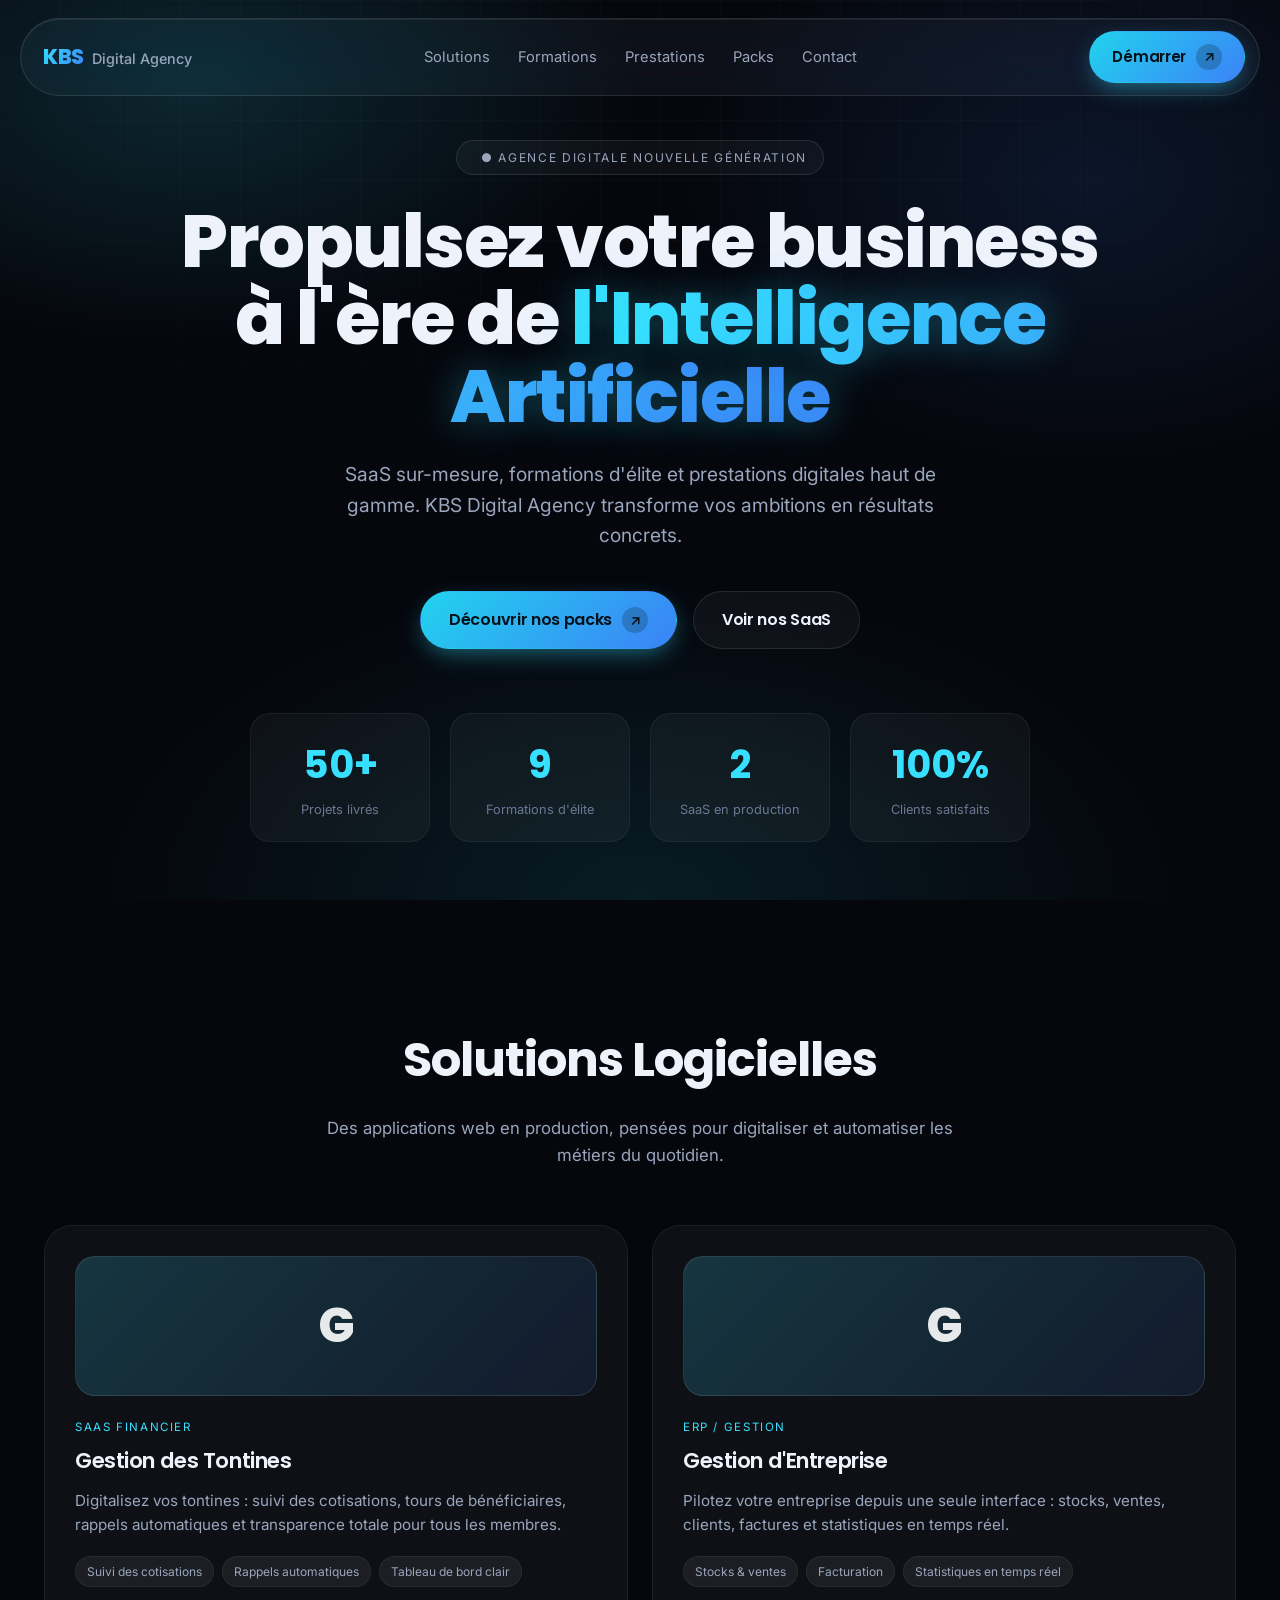
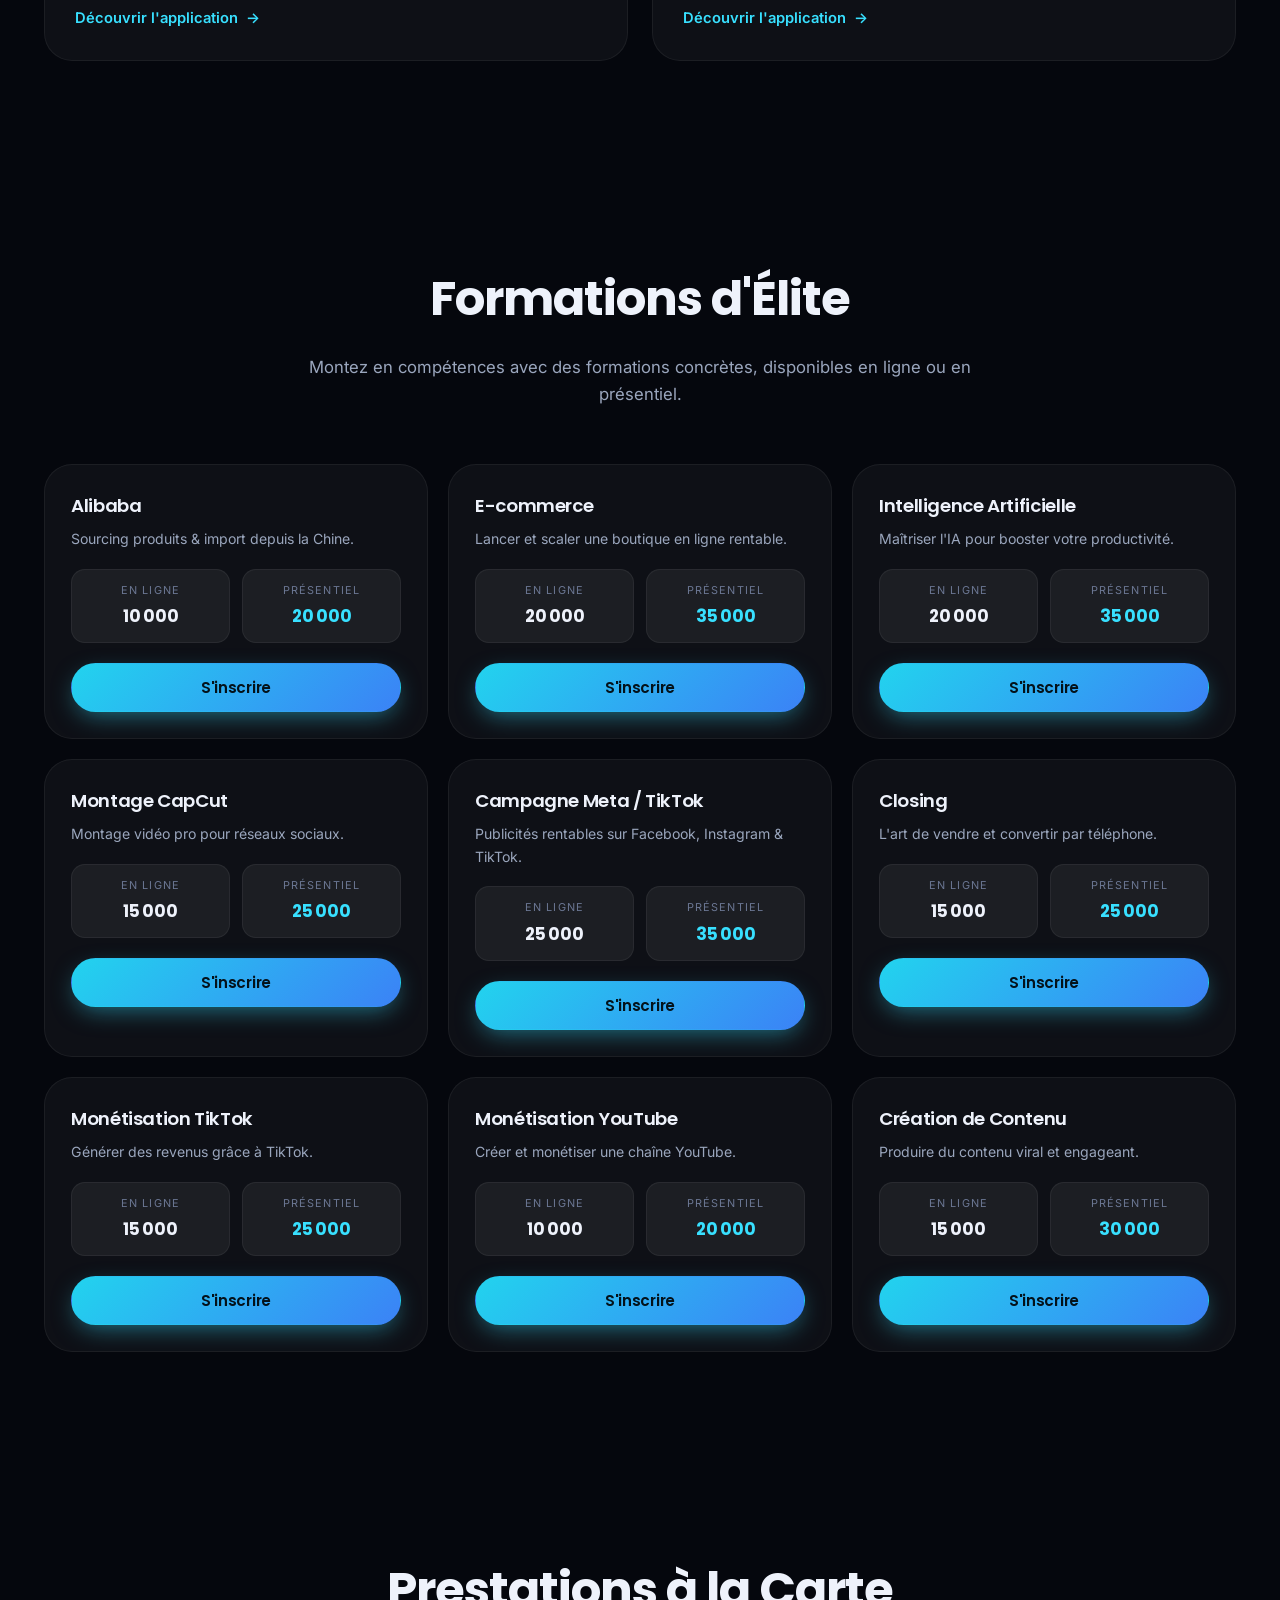
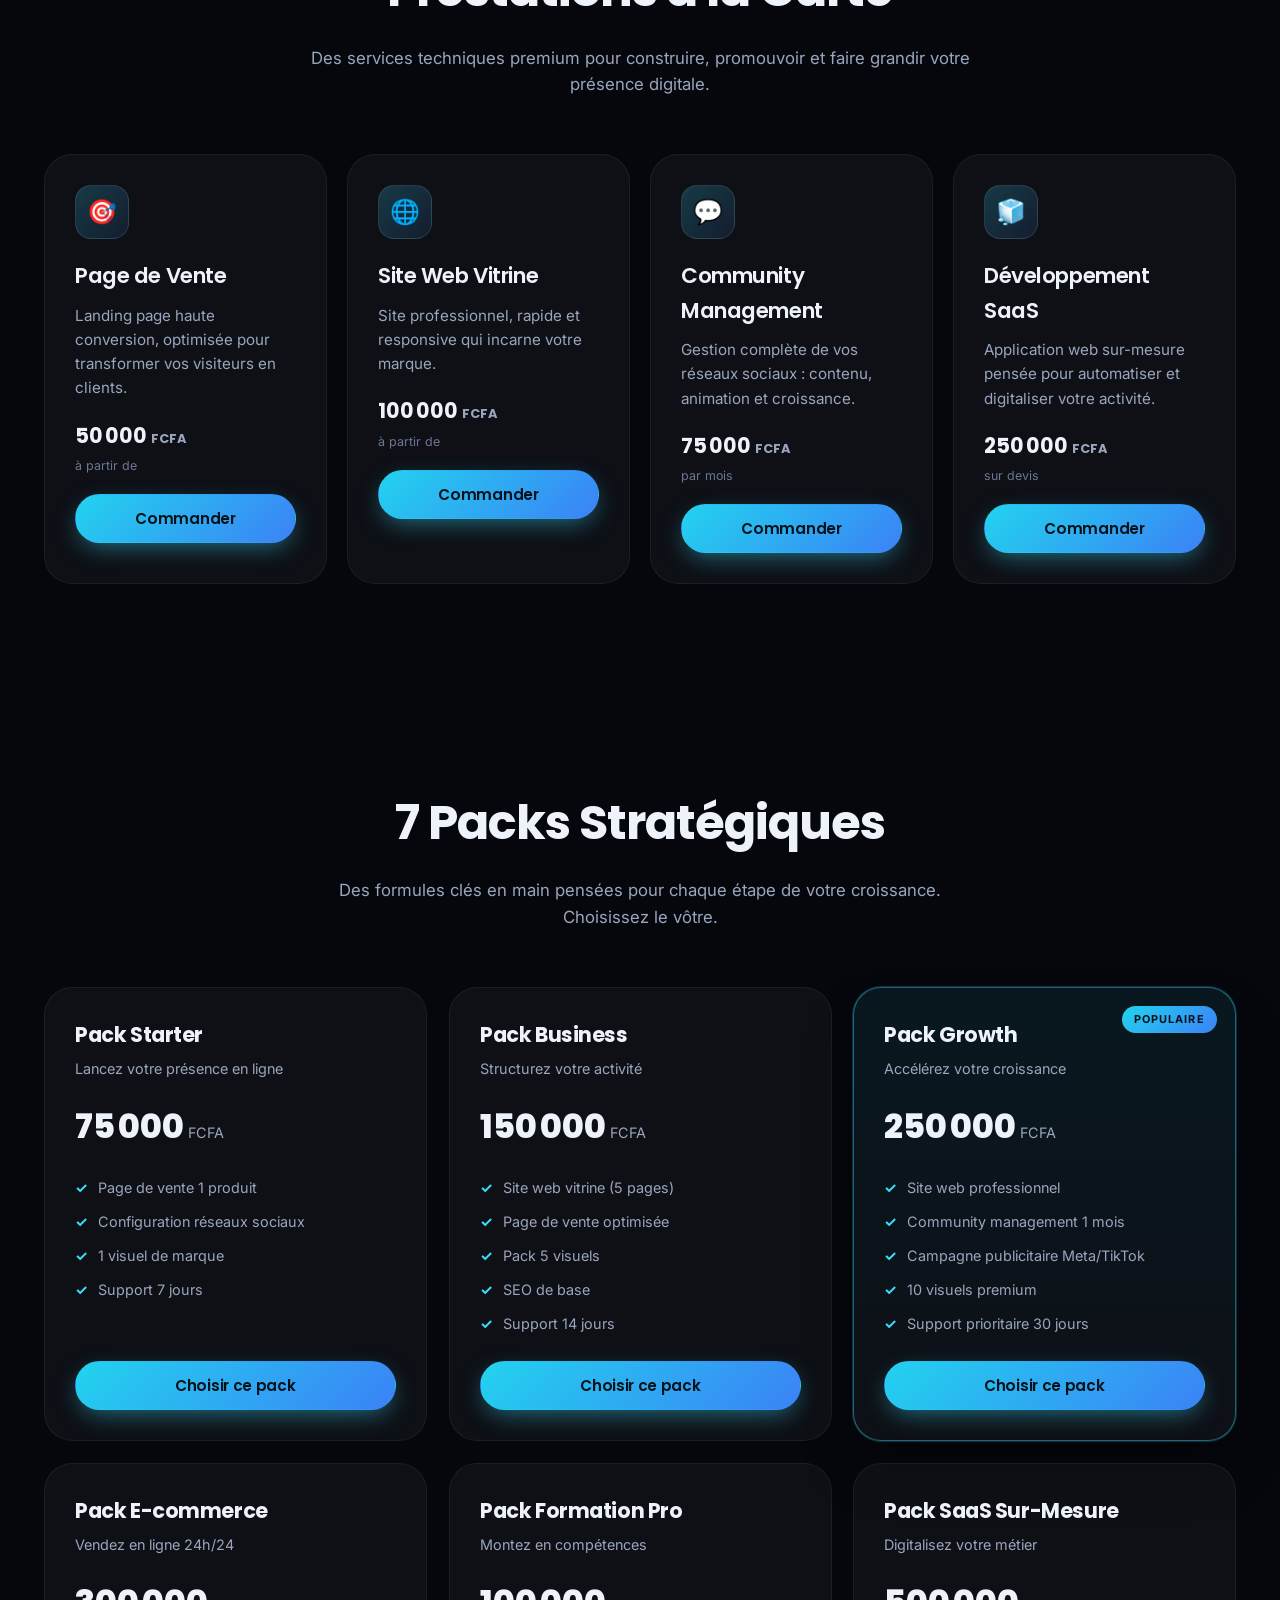
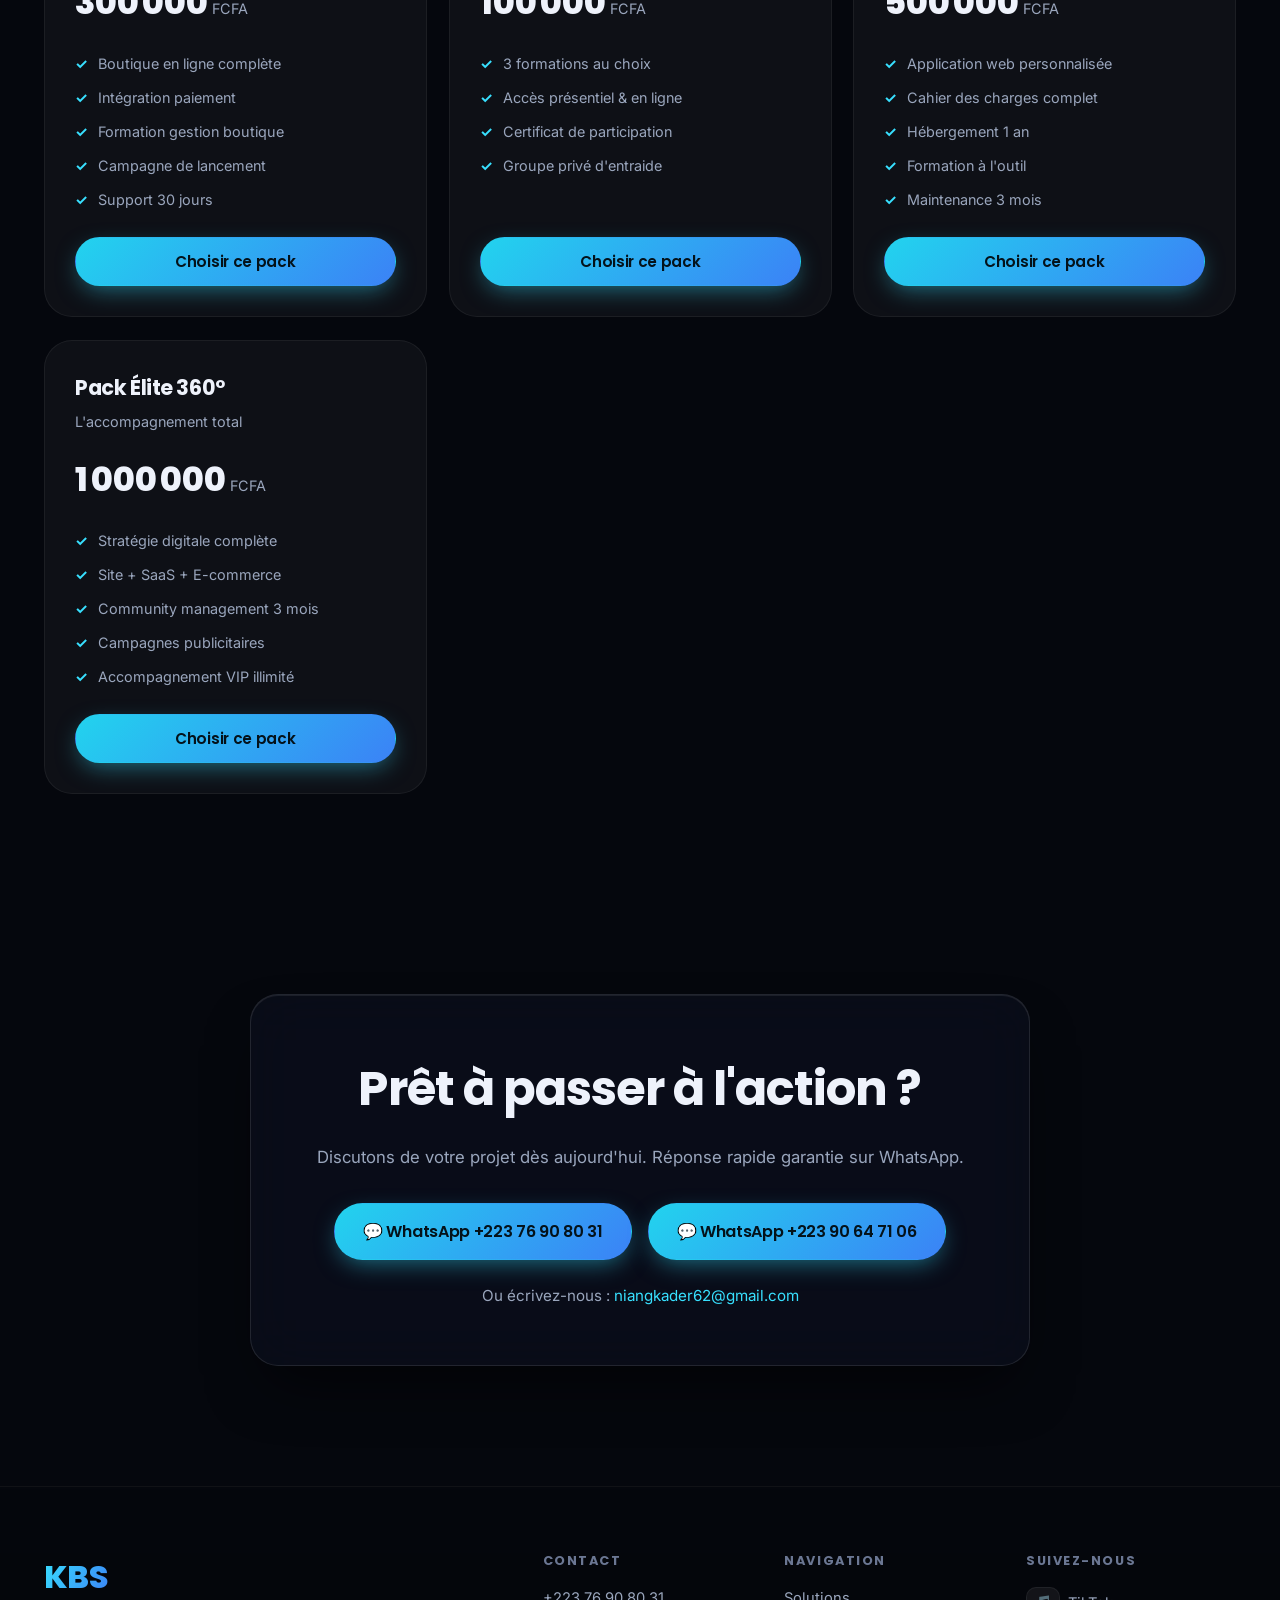
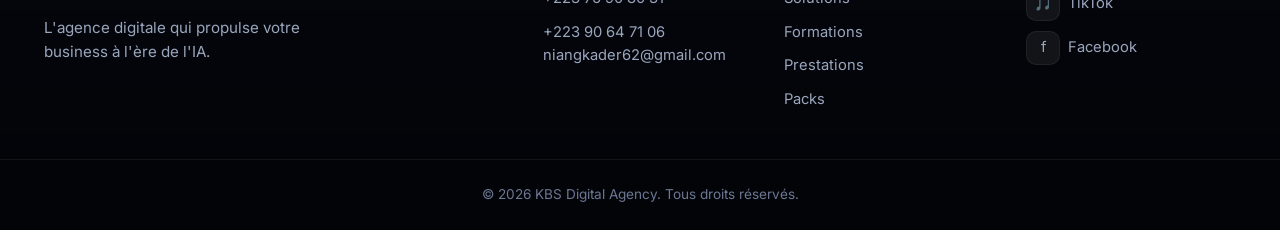
==== index.html @ 3107e071 "Créer le site vitrine premium KBS Digital Agency Site vitrine immersif en HTML/CSS/JS vanilla, 100% " ====
<!DOCTYPE html>
<html lang="fr">
<head>
  <meta charset="UTF-8" />
  <meta name="viewport" content="width=device-width, initial-scale=1.0" />
  <title>KBS Digital Agency — Agence digitale, SaaS & Formations à l'ère de l'IA</title>
  <meta name="description" content="KBS Digital Agency : solutions logicielles sur-mesure, formations d'élite et prestations digitales haut de gamme pour entrepreneurs ambitieux." />
  <meta name="theme-color" content="#05070d" />
  <link rel="icon" type="image/svg+xml" href="assets/favicon.svg" />

  <!-- Open Graph -->
  <meta property="og:title" content="KBS Digital Agency" />
  <meta property="og:description" content="L'agence digitale qui propulse votre business à l'ère de l'IA." />
  <meta property="og:type" content="website" />

  <!-- Fonts : Poppins (display) + Inter (body) -->
  <link rel="preconnect" href="https://fonts.googleapis.com" />
  <link rel="preconnect" href="https://fonts.gstatic.com" crossorigin />
  <link href="https://fonts.googleapis.com/css2?family=Inter:wght@300;400;500;600&family=Poppins:wght@500;600;700;800&display=swap" rel="stylesheet" />

  <link rel="stylesheet" href="css/style.css" />
</head>
<body>

  <!-- Grain / glow overlay fixe -->
  <div class="bg-aurora" aria-hidden="true"></div>
  <div class="bg-grid" aria-hidden="true"></div>

  <!-- ===================== NAVBAR ===================== -->
  <header class="nav-wrap" id="navWrap">
    <nav class="nav glass" aria-label="Navigation principale">
      <a href="#hero" class="nav-logo">
        <span class="logo-mark">KBS</span>
        <span class="logo-text">Digital Agency</span>
      </a>
      <ul class="nav-links" id="navLinks">
        <li><a href="#apps">Solutions</a></li>
        <li><a href="#formations">Formations</a></li>
        <li><a href="#prestations">Prestations</a></li>
        <li><a href="#packs">Packs</a></li>
        <li><a href="#contact">Contact</a></li>
      </ul>
      <a href="#contact" class="btn btn-primary nav-cta">
        Démarrer
        <span class="btn-icon">↗</span>
      </a>
      <button class="nav-burger" id="navBurger" aria-label="Ouvrir le menu" aria-expanded="false">
        <span></span><span></span>
      </button>
    </nav>
  </header>

  <!-- Menu mobile plein écran -->
  <div class="mobile-menu glass-strong" id="mobileMenu" aria-hidden="true">
    <a href="#apps">Solutions</a>
    <a href="#formations">Formations</a>
    <a href="#prestations">Prestations</a>
    <a href="#packs">Packs</a>
    <a href="#contact">Contact</a>
  </div>

  <main>
    <!-- ===================== HERO ===================== -->
    <section class="hero" id="hero">
      <div class="container hero-inner">
        <span class="eyebrow reveal">● Agence digitale nouvelle génération</span>
        <h1 class="hero-title reveal">
          Propulsez votre business<br />
          à l'ère de <span class="grad">l'Intelligence Artificielle</span>
        </h1>
        <p class="hero-sub reveal">
          SaaS sur-mesure, formations d'élite et prestations digitales haut de gamme.
          KBS Digital Agency transforme vos ambitions en résultats concrets.
        </p>
        <div class="hero-cta reveal">
          <a href="#packs" class="btn btn-primary btn-lg">
            Découvrir nos packs
            <span class="btn-icon">↗</span>
          </a>
          <a href="#apps" class="btn btn-ghost btn-lg">Voir nos SaaS</a>
        </div>
        <ul class="hero-stats reveal" id="heroStats"></ul>
      </div>
    </section>

    <!-- ===================== APPS / SOLUTIONS ===================== -->
    <section class="section" id="apps">
      <div class="container">
        <div class="section-head">
          <h2 class="section-title">Solutions Logicielles</h2>
          <p class="section-desc">
            Des applications web en production, pensées pour digitaliser et automatiser
            les métiers du quotidien.
          </p>
        </div>
        <div class="apps-grid" id="appsGrid"></div>
      </div>
    </section>

    <!-- ===================== FORMATIONS ===================== -->
    <section class="section" id="formations">
      <div class="container">
        <div class="section-head">
          <h2 class="section-title">Formations d'Élite</h2>
          <p class="section-desc">
            Montez en compétences avec des formations concrètes, disponibles en ligne
            ou en présentiel.
          </p>
        </div>
        <div class="formations-grid" id="formationsGrid"></div>
      </div>
    </section>

    <!-- ===================== PRESTATIONS ===================== -->
    <section class="section" id="prestations">
      <div class="container">
        <div class="section-head">
          <h2 class="section-title">Prestations à la Carte</h2>
          <p class="section-desc">
            Des services techniques premium pour construire, promouvoir et faire grandir
            votre présence digitale.
          </p>
        </div>
        <div class="prestations-grid" id="prestationsGrid"></div>
      </div>
    </section>

    <!-- ===================== PACKS ===================== -->
    <section class="section" id="packs">
      <div class="container">
        <div class="section-head">
          <h2 class="section-title">7 Packs Stratégiques</h2>
          <p class="section-desc">
            Des formules clés en main pensées pour chaque étape de votre croissance.
            Choisissez le vôtre.
          </p>
        </div>
        <div class="packs-grid" id="packsGrid"></div>
      </div>
    </section>

    <!-- ===================== CONTACT / CTA ===================== -->
    <section class="section contact-section" id="contact">
      <div class="container">
        <div class="contact-card glass-strong tilt">
          <h2 class="section-title">Prêt à passer à l'action&nbsp;?</h2>
          <p class="section-desc center">
            Discutons de votre projet dès aujourd'hui. Réponse rapide garantie sur WhatsApp.
          </p>
          <div class="contact-actions" id="contactActions"></div>
          <p class="contact-email">
            Ou écrivez-nous : <a href="" id="contactEmailLink"></a>
          </p>
        </div>
      </div>
    </section>
  </main>

  <!-- ===================== FOOTER ===================== -->
  <footer class="footer">
    <div class="container footer-inner">
      <div class="footer-brand">
        <span class="logo-mark big">KBS</span>
        <p class="footer-baseline" id="footerBaseline"></p>
      </div>
      <div class="footer-cols">
        <div class="footer-col">
          <h4>Contact</h4>
          <ul id="footerPhones"></ul>
          <ul><li><a href="" id="footerEmail"></a></li></ul>
        </div>
        <div class="footer-col">
          <h4>Navigation</h4>
          <ul>
            <li><a href="#apps">Solutions</a></li>
            <li><a href="#formations">Formations</a></li>
            <li><a href="#prestations">Prestations</a></li>
            <li><a href="#packs">Packs</a></li>
          </ul>
        </div>
        <div class="footer-col">
          <h4>Suivez-nous</h4>
          <ul class="footer-socials" id="footerSocials"></ul>
        </div>
      </div>
    </div>
    <div class="footer-bottom">
      <span id="footerCopy"></span>
    </div>
  </footer>

  <!-- ===================== MODALE D'ACHAT ===================== -->
  <div class="modal-overlay" id="buyModal" aria-hidden="true">
    <div class="modal glass-strong" role="dialog" aria-modal="true" aria-labelledby="modalTitle">
      <button class="modal-close" id="modalClose" aria-label="Fermer">×</button>
      <h3 class="modal-title" id="modalTitle">Choisissez votre mode</h3>
      <p class="modal-product" id="modalProduct"></p>
      <div class="modal-actions">
        <a href="" class="btn btn-primary btn-block" id="modalPay" target="_blank" rel="noopener">
          💳 Paiement automatisé
          <span class="btn-sub">Systeme.io / Chariow</span>
        </a>
        <div class="modal-wa" id="modalWhatsapp"></div>
      </div>
    </div>
  </div>

  <script src="config.js"></script>
  <script src="js/main.js"></script>
</body>
</html>
---- css/style.css ----
/* =====================================================================
   KBS DIGITAL AGENCY — FEUILLE DE STYLE PREMIUM
   Glassmorphism · Palette sombre Navy/Deep Black · Néons Cyan/Electric Blue
   ===================================================================== */

:root {
  /* Palette */
  --bg: #05070d;
  --bg-2: #080b14;
  --surface: rgba(255, 255, 255, 0.04);
  --surface-2: rgba(255, 255, 255, 0.06);
  --hairline: rgba(255, 255, 255, 0.10);
  --hairline-soft: rgba(255, 255, 255, 0.06);

  --text: #eef2fb;
  --text-dim: #9aa6bd;
  --text-faint: #6b7793;

  --cyan: #22d3ee;
  --blue: #3b82f6;
  --neon: #38e0ff;

  /* Effets */
  --glow-cyan: 0 0 40px rgba(56, 224, 255, 0.35);
  --shadow-float: 0 30px 60px -20px rgba(0, 0, 0, 0.7);
  --ease: cubic-bezier(0.22, 1, 0.36, 1);
  --ease-spring: cubic-bezier(0.34, 1.56, 0.64, 1);

  --radius: 20px;
  --radius-lg: 28px;
  --maxw: 1240px;
}

/* ---------- RESET / BASE ---------- */
* { box-sizing: border-box; margin: 0; padding: 0; }

html { scroll-behavior: smooth; scroll-padding-top: 100px; }

body {
  font-family: "Inter", system-ui, sans-serif;
  background: var(--bg);
  color: var(--text);
  line-height: 1.6;
  overflow-x: hidden;
  -webkit-font-smoothing: antialiased;
  position: relative;
}

h1, h2, h3, h4, .logo-mark, .btn {
  font-family: "Poppins", "Inter", sans-serif;
  letter-spacing: -0.02em;
}

a { color: inherit; text-decoration: none; }
ul { list-style: none; }
img { max-width: 100%; display: block; }

.container { width: 100%; max-width: var(--maxw); margin: 0 auto; padding: 0 24px; }

/* ---------- FONDS ANIMÉS ---------- */
.bg-aurora {
  position: fixed;
  inset: 0;
  z-index: -2;
  background:
    radial-gradient(50% 40% at 15% 10%, rgba(56, 224, 255, 0.14), transparent 70%),
    radial-gradient(45% 45% at 85% 20%, rgba(59, 130, 246, 0.12), transparent 70%),
    radial-gradient(60% 50% at 50% 100%, rgba(34, 211, 238, 0.10), transparent 70%),
    var(--bg);
  pointer-events: none;
}
.bg-grid {
  position: fixed;
  inset: 0;
  z-index: -1;
  background-image:
    linear-gradient(rgba(255, 255, 255, 0.02) 1px, transparent 1px),
    linear-gradient(90deg, rgba(255, 255, 255, 0.02) 1px, transparent 1px);
  background-size: 60px 60px;
  mask-image: radial-gradient(ellipse 80% 60% at 50% 0%, #000 40%, transparent 100%);
  pointer-events: none;
}

/* ---------- GLASS UTILITIES ---------- */
.glass {
  background: var(--surface);
  backdrop-filter: blur(18px) saturate(140%);
  -webkit-backdrop-filter: blur(18px) saturate(140%);
  border: 1px solid var(--hairline);
  box-shadow: inset 0 1px 0 rgba(255, 255, 255, 0.08);
}
.glass-strong {
  background: rgba(12, 16, 28, 0.72);
  backdrop-filter: blur(28px) saturate(150%);
  -webkit-backdrop-filter: blur(28px) saturate(150%);
  border: 1px solid var(--hairline);
  box-shadow: var(--shadow-float), inset 0 1px 0 rgba(255, 255, 255, 0.08);
}

/* ---------- BOUTONS ---------- */
.btn {
  display: inline-flex;
  align-items: center;
  justify-content: center;
  gap: 10px;
  padding: 12px 22px;
  border-radius: 999px;
  font-weight: 600;
  font-size: 0.95rem;
  cursor: pointer;
  border: 1px solid transparent;
  transition: transform 0.5s var(--ease), box-shadow 0.5s var(--ease), background 0.4s var(--ease);
  white-space: nowrap;
}
.btn:active { transform: scale(0.97); }

.btn-primary {
  background: linear-gradient(135deg, var(--cyan), var(--blue));
  color: #04121a;
  box-shadow: 0 8px 24px -6px rgba(56, 224, 255, 0.5);
}
.btn-primary:hover {
  transform: translateY(-2px);
  box-shadow: 0 14px 34px -6px rgba(56, 224, 255, 0.65);
}
.btn-ghost {
  background: var(--surface);
  border-color: var(--hairline);
  color: var(--text);
}
.btn-ghost:hover { background: var(--surface-2); transform: translateY(-2px); }

.btn-lg { padding: 15px 28px; font-size: 1rem; }
.btn-block { width: 100%; }

.btn-icon {
  display: inline-grid;
  place-items: center;
  width: 26px; height: 26px;
  border-radius: 999px;
  background: rgba(4, 18, 26, 0.22);
  font-size: 0.9rem;
  transition: transform 0.5s var(--ease);
}
.btn-primary:hover .btn-icon { transform: translate(3px, -3px); }

.btn-sub {
  display: block;
  font-size: 0.72rem;
  font-weight: 400;
  opacity: 0.75;
  margin-top: 2px;
}

/* ---------- NAVBAR ---------- */
.nav-wrap {
  position: fixed;
  top: 0; left: 0; right: 0;
  z-index: 100;
  display: flex;
  justify-content: center;
  padding: 18px 16px;
  transition: padding 0.4s var(--ease);
}
.nav-wrap.scrolled { padding: 10px 16px; }

.nav {
  width: 100%;
  max-width: var(--maxw);
  display: flex;
  align-items: center;
  justify-content: space-between;
  gap: 24px;
  padding: 12px 14px 12px 22px;
  border-radius: 999px;
}
.nav-logo { display: flex; align-items: baseline; gap: 8px; }
.logo-mark {
  font-weight: 800;
  font-size: 1.3rem;
  background: linear-gradient(120deg, var(--neon), var(--blue));
  -webkit-background-clip: text;
  background-clip: text;
  color: transparent;
}
.logo-mark.big { font-size: 2rem; }
.logo-text { font-size: 0.9rem; color: var(--text-dim); font-weight: 500; }

.nav-links { display: flex; gap: 28px; }
.nav-links a {
  font-size: 0.92rem;
  color: var(--text-dim);
  transition: color 0.3s var(--ease);
  position: relative;
}
.nav-links a::after {
  content: "";
  position: absolute;
  left: 0; bottom: -6px;
  width: 0; height: 2px;
  background: var(--neon);
  border-radius: 2px;
  transition: width 0.4s var(--ease);
}
.nav-links a:hover { color: var(--text); }
.nav-links a:hover::after { width: 100%; }

.nav-burger {
  display: none;
  flex-direction: column;
  gap: 6px;
  background: none;
  border: none;
  cursor: pointer;
  padding: 8px;
}
.nav-burger span {
  width: 26px; height: 2px;
  background: var(--text);
  border-radius: 2px;
  transition: transform 0.4s var(--ease), opacity 0.3s var(--ease);
}
.nav-burger.open span:nth-child(1) { transform: translateY(4px) rotate(45deg); }
.nav-burger.open span:nth-child(2) { transform: translateY(-4px) rotate(-45deg); }

/* Menu mobile */
.mobile-menu {
  position: fixed;
  inset: 0;
  z-index: 99;
  display: flex;
  flex-direction: column;
  align-items: center;
  justify-content: center;
  gap: 28px;
  opacity: 0;
  pointer-events: none;
  transform: scale(1.05);
  transition: opacity 0.4s var(--ease), transform 0.5s var(--ease);
}
.mobile-menu.open { opacity: 1; pointer-events: auto; transform: scale(1); }
.mobile-menu a {
  font-family: "Poppins", sans-serif;
  font-size: 1.8rem;
  font-weight: 600;
  color: var(--text);
}
.mobile-menu a:hover { color: var(--neon); }

/* ---------- HERO ---------- */
.hero {
  min-height: 100dvh;
  display: flex;
  align-items: center;
  padding: 140px 0 80px;
  position: relative;
}
.hero-inner { display: flex; flex-direction: column; align-items: center; text-align: center; }

.eyebrow {
  display: inline-flex;
  align-items: center;
  gap: 8px;
  padding: 7px 16px;
  border-radius: 999px;
  background: var(--surface);
  border: 1px solid var(--hairline);
  font-size: 0.75rem;
  letter-spacing: 0.14em;
  text-transform: uppercase;
  color: var(--text-dim);
  margin-bottom: 28px;
}
.eyebrow::before { content: ""; }

.hero-title {
  font-size: clamp(2.2rem, 6vw, 4.6rem);
  font-weight: 800;
  line-height: 1.05;
  margin-bottom: 24px;
}
.grad {
  background: linear-gradient(110deg, var(--neon) 10%, var(--blue) 90%);
  -webkit-background-clip: text;
  background-clip: text;
  color: transparent;
  text-shadow: var(--glow-cyan);
}
.hero-sub {
  max-width: 640px;
  font-size: clamp(1rem, 2.2vw, 1.2rem);
  color: var(--text-dim);
  margin-bottom: 40px;
}
.hero-cta { display: flex; gap: 16px; flex-wrap: wrap; justify-content: center; margin-bottom: 64px; }

.hero-stats {
  display: grid;
  grid-template-columns: repeat(4, 1fr);
  gap: 20px;
  width: 100%;
  max-width: 780px;
}
.hero-stats li {
  padding: 20px 14px;
  border-radius: var(--radius);
  background: var(--surface);
  border: 1px solid var(--hairline-soft);
  text-align: center;
}
.stat-value {
  font-family: "Poppins", sans-serif;
  font-size: clamp(1.6rem, 4vw, 2.4rem);
  font-weight: 700;
  color: var(--neon);
  display: block;
}
.stat-label { font-size: 0.8rem; color: var(--text-faint); }

/* ---------- SECTIONS GÉNÉRIQUES ---------- */
.section { padding: 100px 0; }
.section-head { max-width: 680px; margin: 0 auto 56px; text-align: center; }
.section-title {
  font-size: clamp(1.9rem, 4.5vw, 3rem);
  font-weight: 700;
  margin-bottom: 16px;
}
.section-desc { color: var(--text-dim); font-size: 1.05rem; }
.section-desc.center { text-align: center; }

/* ---------- CARTES : effet HOVER REVEAL + TILT ---------- */
.card {
  position: relative;
  border-radius: var(--radius-lg);
  padding: 30px;
  background: var(--surface);
  border: 1px solid var(--hairline-soft);
  overflow: hidden;
  transition: transform 0.6s var(--ease), border-color 0.5s var(--ease), box-shadow 0.6s var(--ease);
  transform-style: preserve-3d;
  will-change: transform;
}
/* Halo révélé au survol (hover reveal) */
.card::before {
  content: "";
  position: absolute;
  inset: -1px;
  border-radius: inherit;
  background: radial-gradient(400px circle at var(--mx, 50%) var(--my, 0%), rgba(56, 224, 255, 0.16), transparent 60%);
  opacity: 0;
  transition: opacity 0.5s var(--ease);
  pointer-events: none;
}
.card:hover::before { opacity: 1; }
.card:hover {
  border-color: rgba(56, 224, 255, 0.35);
  box-shadow: var(--shadow-float), 0 0 0 1px rgba(56, 224, 255, 0.12);
}

/* ---------- APPS GRID ---------- */
.apps-grid {
  display: grid;
  grid-template-columns: repeat(2, 1fr);
  gap: 24px;
}
.app-card { min-height: 320px; display: flex; flex-direction: column; }
.app-visual {
  height: 140px;
  border-radius: var(--radius);
  margin-bottom: 22px;
  background: linear-gradient(135deg, rgba(56, 224, 255, 0.18), rgba(59, 130, 246, 0.10));
  border: 1px solid var(--hairline);
  display: grid;
  place-items: center;
  overflow: hidden;
  position: relative;
}
.app-visual .glyph {
  font-family: "Poppins", sans-serif;
  font-weight: 800;
  font-size: 3rem;
  color: rgba(255, 255, 255, 0.9);
  transition: transform 0.6s var(--ease);
}
/* Effet d'ouverture / zoom fluide au survol */
.app-card:hover .app-visual .glyph { transform: scale(1.18) rotate(-4deg); }

.card-cat {
  font-size: 0.72rem;
  text-transform: uppercase;
  letter-spacing: 0.14em;
  color: var(--neon);
  margin-bottom: 8px;
}
.card-title { font-size: 1.35rem; font-weight: 600; margin-bottom: 10px; }
.card-desc { color: var(--text-dim); font-size: 0.95rem; margin-bottom: 18px; flex-grow: 1; }
.card-tags { display: flex; flex-wrap: wrap; gap: 8px; margin-bottom: 20px; }
.card-tag {
  font-size: 0.75rem;
  padding: 5px 11px;
  border-radius: 999px;
  background: var(--surface-2);
  border: 1px solid var(--hairline-soft);
  color: var(--text-dim);
}
.app-link {
  display: inline-flex;
  align-items: center;
  gap: 8px;
  font-weight: 600;
  color: var(--neon);
  font-size: 0.92rem;
}
.app-link .arrow { transition: transform 0.4s var(--ease); }
.app-card:hover .app-link .arrow { transform: translateX(4px); }

/* ---------- FORMATIONS GRID ---------- */
.formations-grid {
  display: grid;
  grid-template-columns: repeat(3, 1fr);
  gap: 20px;
}
.formation-card { padding: 26px; }
.formation-card .card-title { font-size: 1.15rem; margin-bottom: 8px; }
.formation-card .card-desc { font-size: 0.88rem; margin-bottom: 18px; }
.formation-prices { display: flex; gap: 12px; margin-bottom: 20px; }
.price-pill { flex: 1; text-align: center; padding: 12px 8px; border-radius: 14px; background: var(--surface-2); border: 1px solid var(--hairline-soft); }
.price-pill .p-label { display: block; font-size: 0.68rem; text-transform: uppercase; letter-spacing: 0.1em; color: var(--text-faint); margin-bottom: 4px; }
.price-pill .p-val { font-family: "Poppins", sans-serif; font-weight: 700; font-size: 1.05rem; color: var(--text); }
.price-pill.presentiel .p-val { color: var(--neon); }

/* ---------- PRESTATIONS GRID ---------- */
.prestations-grid {
  display: grid;
  grid-template-columns: repeat(4, 1fr);
  gap: 20px;
}
.prestation-card { text-align: left; }
.prestation-icon {
  width: 54px; height: 54px;
  border-radius: 16px;
  display: grid; place-items: center;
  background: linear-gradient(135deg, rgba(56, 224, 255, 0.2), rgba(59, 130, 246, 0.12));
  border: 1px solid var(--hairline);
  margin-bottom: 20px;
  font-size: 1.5rem;
  transition: transform 0.6s var(--ease);
}
.prestation-card:hover .prestation-icon { transform: scale(1.1) rotate(-6deg); }
.prestation-price { font-family: "Poppins", sans-serif; font-weight: 700; font-size: 1.3rem; margin: 14px 0 4px; }
.prestation-unit { font-size: 0.78rem; color: var(--text-faint); margin-bottom: 18px; }

/* ---------- PACKS GRID ---------- */
.packs-grid {
  display: grid;
  grid-template-columns: repeat(3, 1fr);
  gap: 22px;
}
.pack-card { display: flex; flex-direction: column; }
.pack-card.featured {
  border-color: rgba(56, 224, 255, 0.4);
  background: linear-gradient(180deg, rgba(56, 224, 255, 0.08), var(--surface));
  box-shadow: 0 0 0 1px rgba(56, 224, 255, 0.2), var(--shadow-float);
}
.pack-badge {
  position: absolute;
  top: 18px; right: 18px;
  font-size: 0.68rem;
  text-transform: uppercase;
  letter-spacing: 0.1em;
  padding: 5px 12px;
  border-radius: 999px;
  background: linear-gradient(135deg, var(--cyan), var(--blue));
  color: #04121a;
  font-weight: 700;
}
.pack-name { font-size: 1.3rem; font-weight: 700; margin-bottom: 6px; }
.pack-tagline { color: var(--text-dim); font-size: 0.9rem; margin-bottom: 20px; }
.pack-price { margin-bottom: 22px; }
.pack-price .amount { font-family: "Poppins", sans-serif; font-size: 2.1rem; font-weight: 800; color: var(--text); }
.pack-price .cur { font-size: 0.9rem; color: var(--text-dim); margin-left: 4px; }
.pack-features { display: flex; flex-direction: column; gap: 11px; margin-bottom: 26px; flex-grow: 1; }
.pack-features li { display: flex; gap: 10px; font-size: 0.9rem; color: var(--text-dim); }
.pack-features li .check { color: var(--neon); font-weight: 700; flex-shrink: 0; }

/* ---------- CONTACT SECTION ---------- */
.contact-section { padding-bottom: 120px; }
.contact-card {
  border-radius: var(--radius-lg);
  padding: 56px 40px;
  text-align: center;
  max-width: 780px;
  margin: 0 auto;
}
.contact-actions { display: flex; gap: 16px; justify-content: center; flex-wrap: wrap; margin: 32px 0 24px; }
.contact-email { color: var(--text-dim); font-size: 0.95rem; }
.contact-email a { color: var(--neon); }

/* ---------- FOOTER ---------- */
.footer {
  border-top: 1px solid var(--hairline-soft);
  background: linear-gradient(180deg, transparent, rgba(0, 0, 0, 0.4));
  padding: 64px 0 0;
}
.footer-inner {
  display: grid;
  grid-template-columns: 1.3fr 2fr;
  gap: 48px;
  padding-bottom: 48px;
}
.footer-baseline { color: var(--text-dim); font-size: 0.95rem; max-width: 300px; margin-top: 14px; }
.footer-cols { display: grid; grid-template-columns: repeat(3, 1fr); gap: 32px; }
.footer-col h4 {
  font-size: 0.8rem;
  text-transform: uppercase;
  letter-spacing: 0.12em;
  color: var(--text-faint);
  margin-bottom: 16px;
}
.footer-col ul { display: flex; flex-direction: column; gap: 10px; }
.footer-col a, .footer-col li { color: var(--text-dim); font-size: 0.92rem; transition: color 0.3s var(--ease); }
.footer-col a:hover { color: var(--neon); }
.footer-socials a {
  display: inline-flex;
  align-items: center;
  gap: 8px;
}
.social-dot {
  width: 34px; height: 34px;
  border-radius: 10px;
  display: grid; place-items: center;
  background: var(--surface-2);
  border: 1px solid var(--hairline-soft);
  transition: transform 0.4s var(--ease), border-color 0.4s var(--ease);
}
.footer-socials a:hover .social-dot { transform: translateY(-3px); border-color: var(--neon); }
.footer-bottom {
  border-top: 1px solid var(--hairline-soft);
  padding: 24px;
  text-align: center;
  color: var(--text-faint);
  font-size: 0.85rem;
}

/* ---------- MODALE ---------- */
.modal-overlay {
  position: fixed;
  inset: 0;
  z-index: 200;
  display: flex;
  align-items: center;
  justify-content: center;
  padding: 24px;
  background: rgba(2, 4, 10, 0.7);
  backdrop-filter: blur(6px);
  opacity: 0;
  pointer-events: none;
  transition: opacity 0.35s var(--ease);
}
.modal-overlay.open { opacity: 1; pointer-events: auto; }
.modal {
  position: relative;
  width: 100%;
  max-width: 440px;
  border-radius: var(--radius-lg);
  padding: 36px 30px;
  transform: translateY(20px) scale(0.96);
  transition: transform 0.45s var(--ease-spring);
}
.modal-overlay.open .modal { transform: translateY(0) scale(1); }
.modal-close {
  position: absolute;
  top: 16px; right: 18px;
  background: none;
  border: none;
  color: var(--text-dim);
  font-size: 1.8rem;
  cursor: pointer;
  line-height: 1;
}
.modal-close:hover { color: var(--text); }
.modal-title { font-size: 1.3rem; margin-bottom: 6px; }
.modal-product { color: var(--neon); font-size: 0.95rem; margin-bottom: 26px; }
.modal-actions { display: flex; flex-direction: column; gap: 14px; }
.modal-wa { display: flex; flex-direction: column; gap: 10px; }
.wa-btn {
  display: flex;
  align-items: center;
  justify-content: center;
  gap: 10px;
  padding: 13px 20px;
  border-radius: 999px;
  background: rgba(37, 211, 102, 0.12);
  border: 1px solid rgba(37, 211, 102, 0.4);
  color: #4ade80;
  font-weight: 600;
  transition: background 0.4s var(--ease), transform 0.4s var(--ease);
}
.wa-btn:hover { background: rgba(37, 211, 102, 0.2); transform: translateY(-2px); }

/* ---------- ANIMATIONS D'ENTRÉE (reveal) ---------- */
.reveal, .card {
  opacity: 0;
  transform: translateY(28px);
}
.reveal.in, .card.in {
  opacity: 1;
  transform: translateY(0);
  transition: opacity 0.8s var(--ease), transform 0.8s var(--ease);
}
.card.in { transition-delay: calc(var(--i, 0) * 0.06s); }

/* ---------- RESPONSIVE ---------- */
@media (max-width: 1024px) {
  .prestations-grid { grid-template-columns: repeat(2, 1fr); }
  .packs-grid { grid-template-columns: repeat(2, 1fr); }
  .formations-grid { grid-template-columns: repeat(2, 1fr); }
}
@media (max-width: 768px) {
  .nav-links, .nav-cta { display: none; }
  .nav-burger { display: flex; }
  .section { padding: 72px 0; }
  .hero { padding: 120px 0 60px; }
  .hero-stats { grid-template-columns: repeat(2, 1fr); }
  .apps-grid { grid-template-columns: 1fr; }
  .footer-inner { grid-template-columns: 1fr; gap: 32px; }
  .contact-card { padding: 40px 24px; }
  /* Désactive le tilt 3D sur mobile (conflits tactiles) */
  .card { transform: none !important; }
  .card.in { transform: translateY(0); }
}
@media (max-width: 520px) {
  .formations-grid, .prestations-grid, .packs-grid { grid-template-columns: 1fr; }
  .hero-stats { grid-template-columns: repeat(2, 1fr); }
  .container { padding: 0 18px; }
}

/* Accessibilité : réduction du mouvement */
@media (prefers-reduced-motion: reduce) {
  *, *::before, *::after { animation-duration: 0.01ms !important; transition-duration: 0.01ms !important; }
  .reveal, .card { opacity: 1; transform: none; }
}
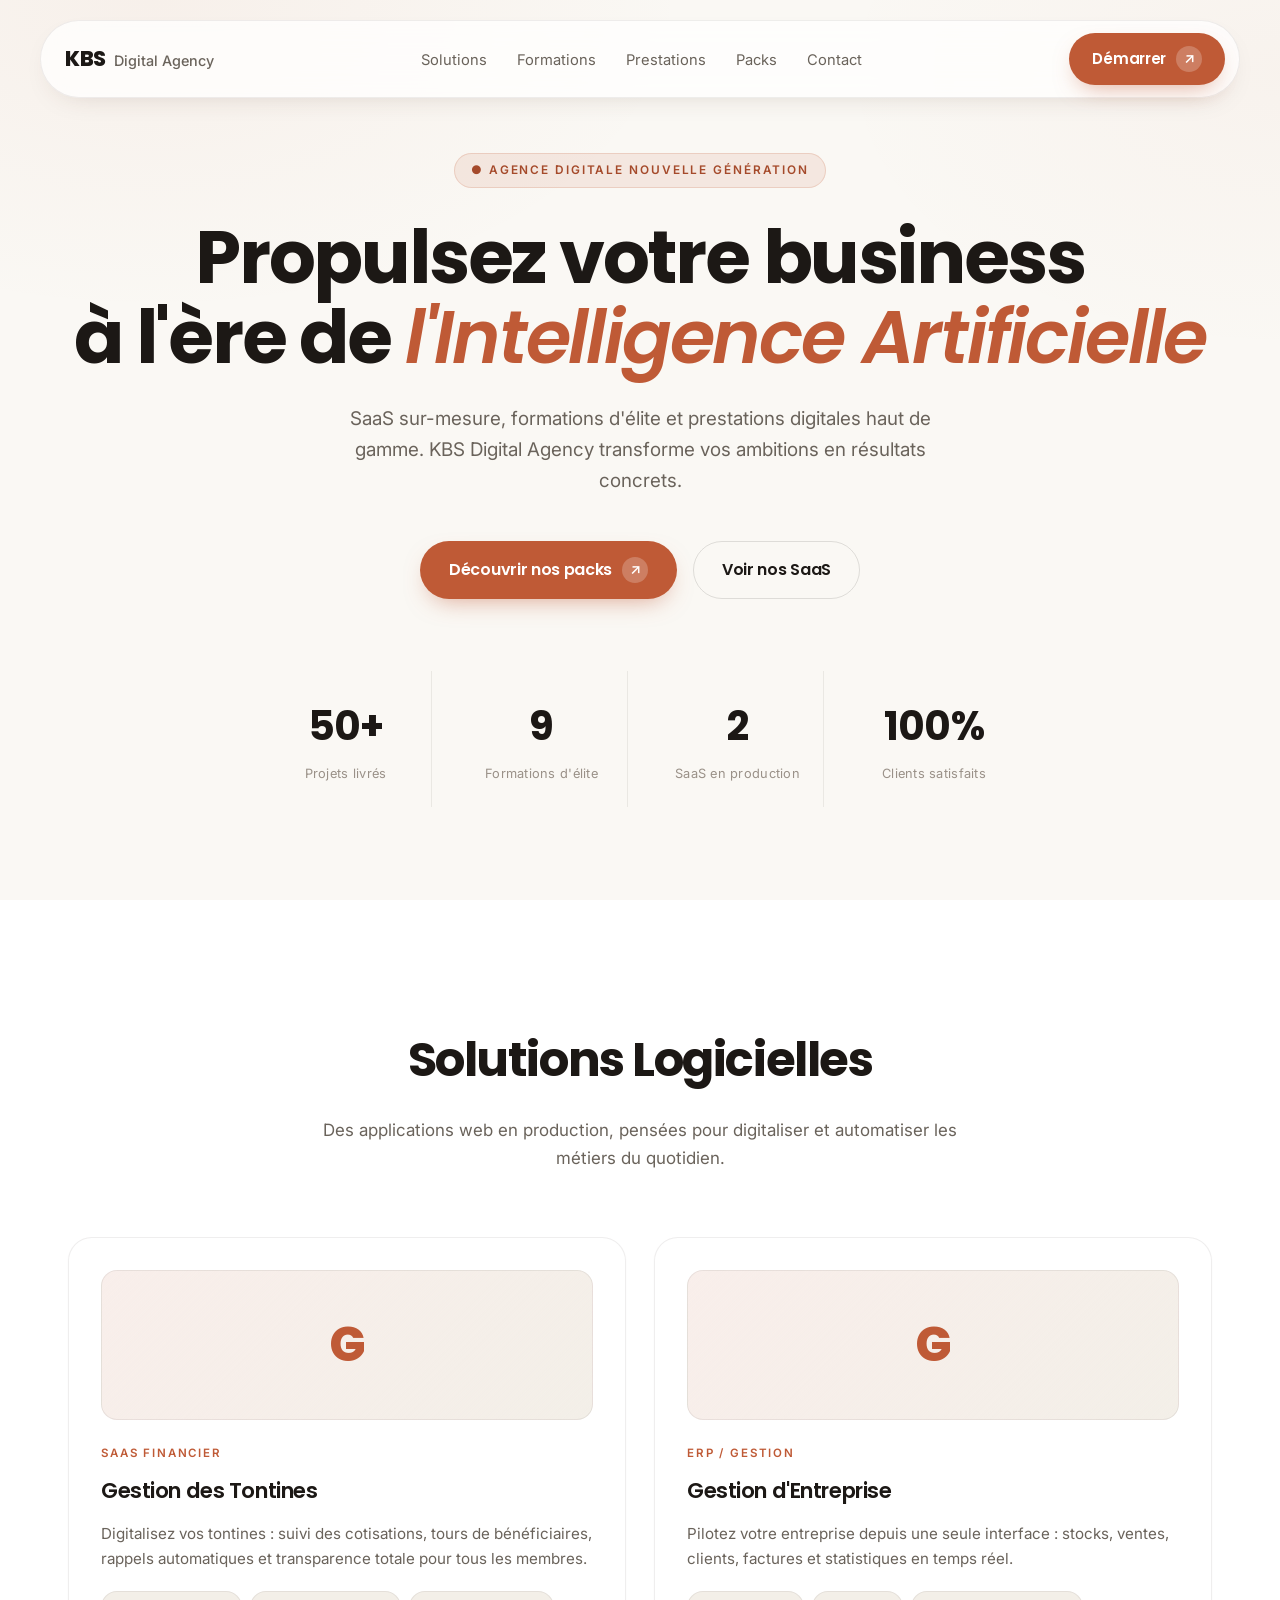
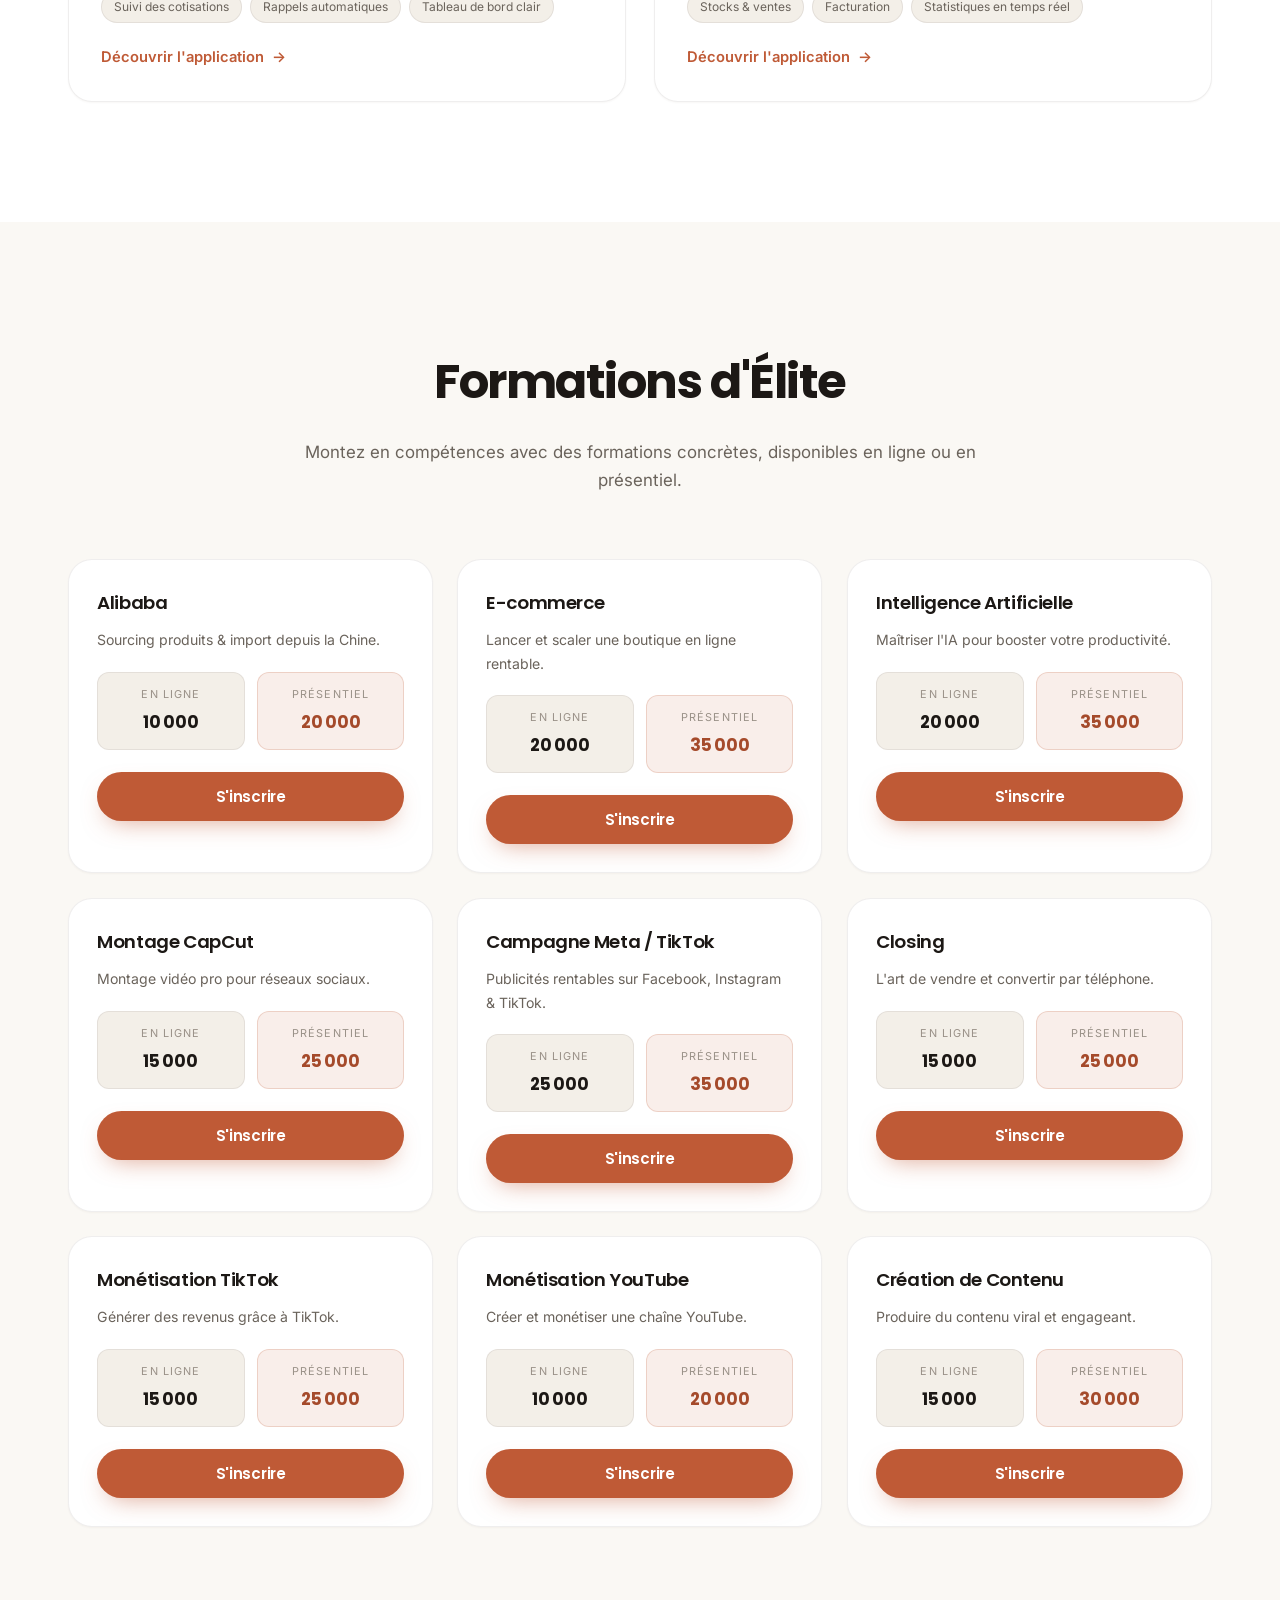
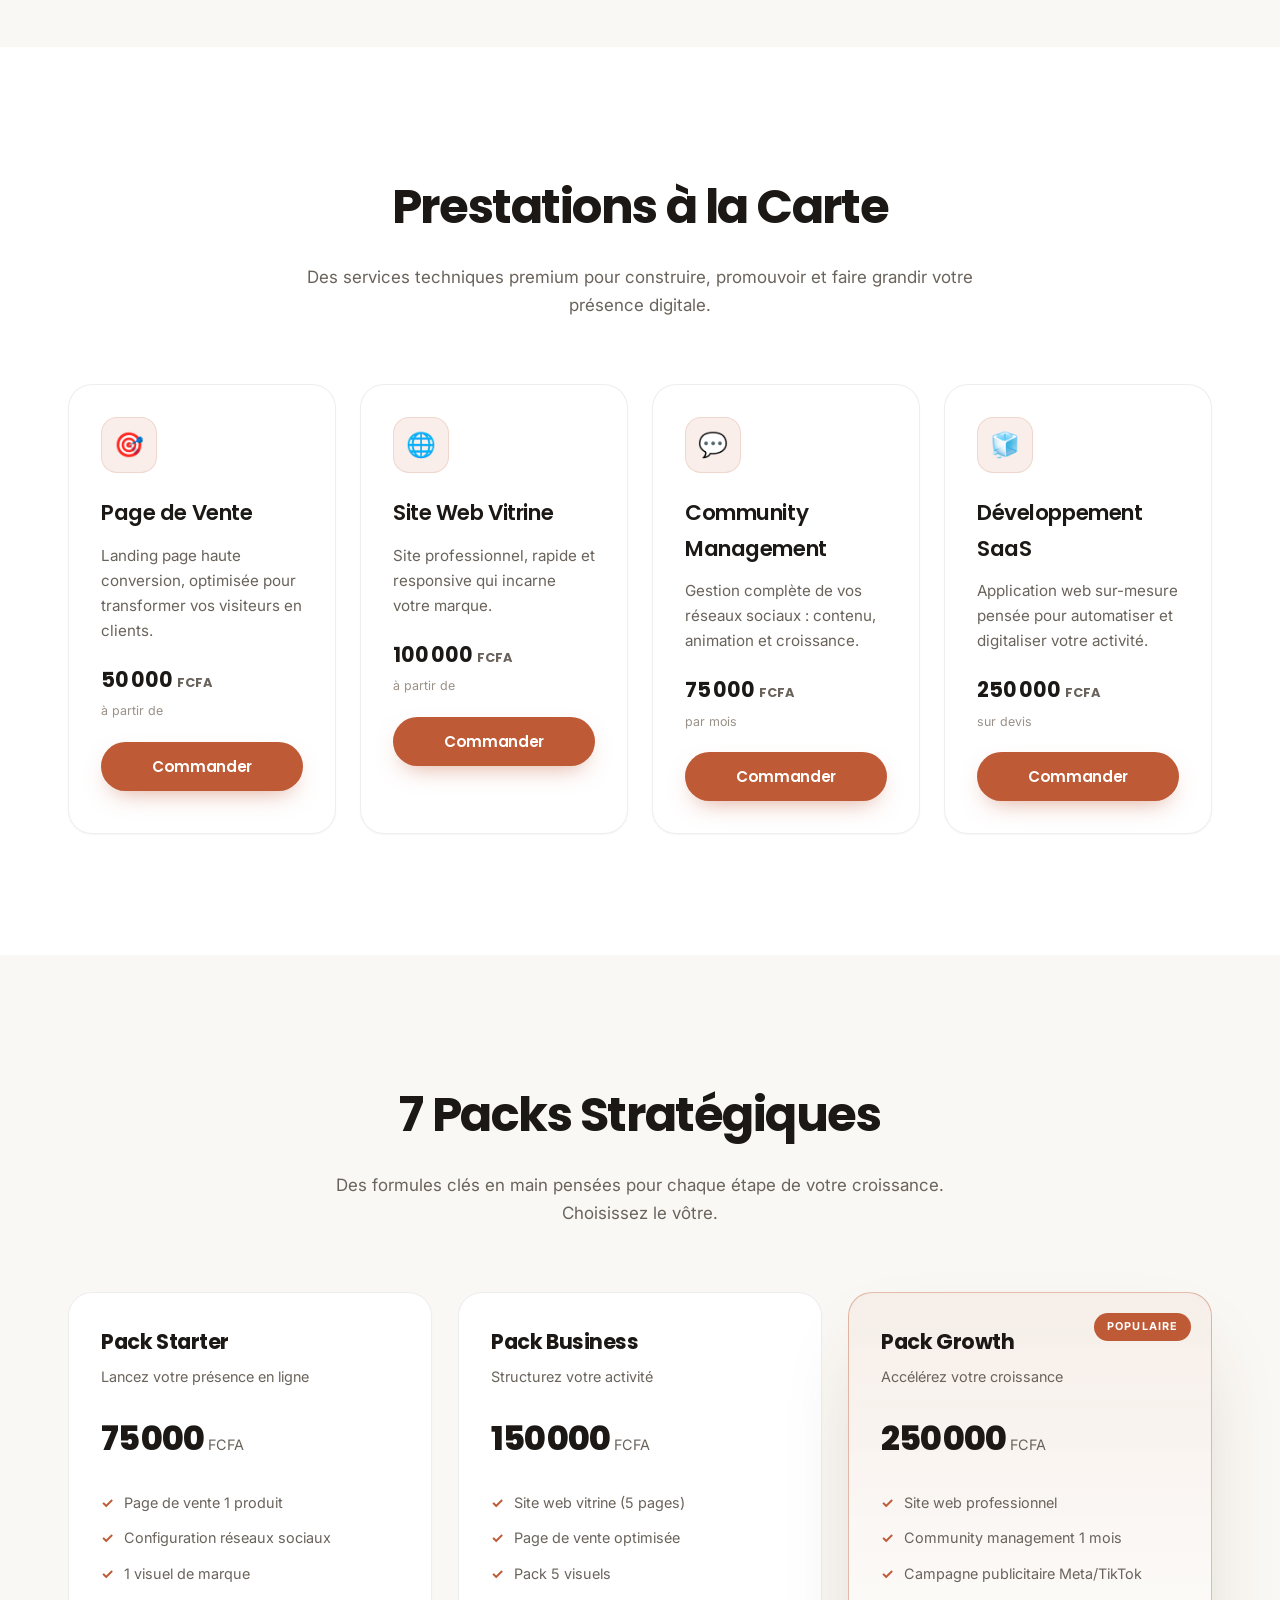
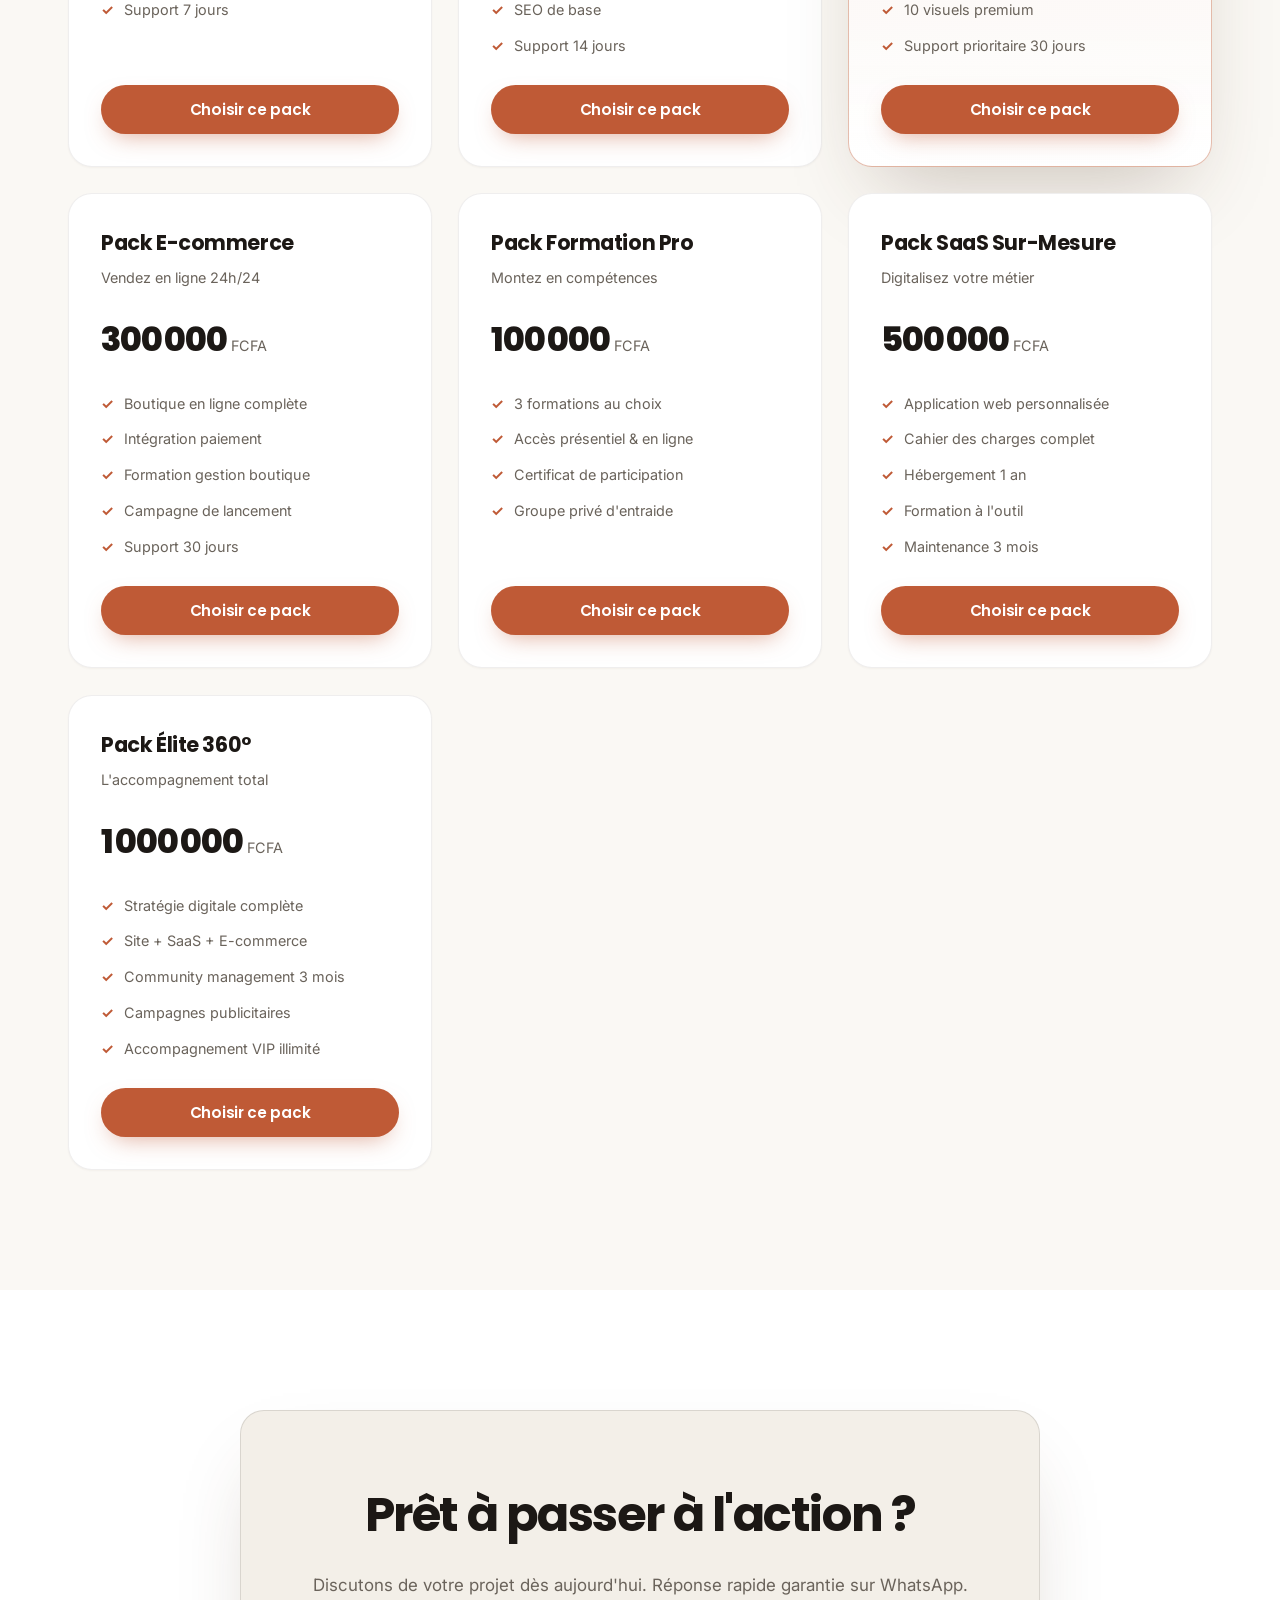
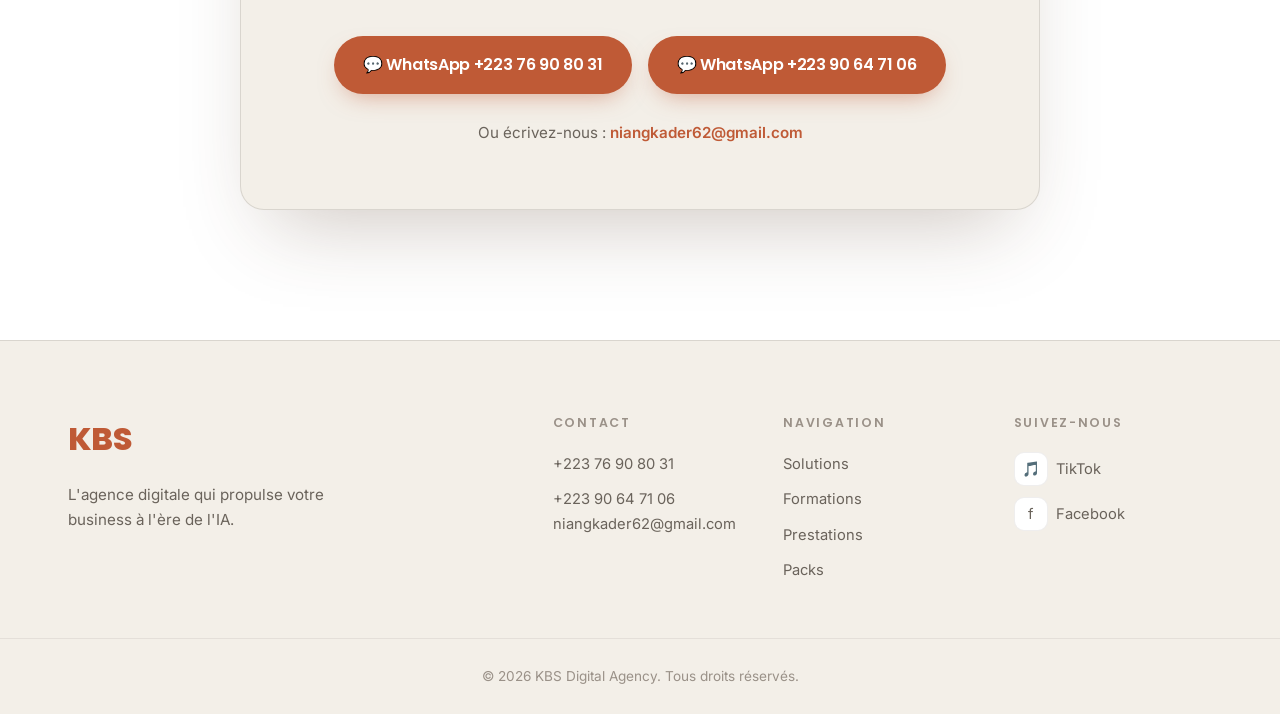
==== commit 7aaafc59: "Refondre la palette en direction architecture premium Passage d'un thème sombre néon à un thème clai" ====
--- a/index.html
+++ b/index.html
@@ -5,7 +5,7 @@
   <meta name="viewport" content="width=device-width, initial-scale=1.0" />
   <title>KBS Digital Agency — Agence digitale, SaaS & Formations à l'ère de l'IA</title>
   <meta name="description" content="KBS Digital Agency : solutions logicielles sur-mesure, formations d'élite et prestations digitales haut de gamme pour entrepreneurs ambitieux." />
-  <meta name="theme-color" content="#05070d" />
+  <meta name="theme-color" content="#faf8f4" />
   <link rel="icon" type="image/svg+xml" href="assets/favicon.svg" />
 
   <!-- Open Graph -->
--- a/css/style.css
+++ b/css/style.css
@@ -1,34 +1,39 @@
 /* =====================================================================
    KBS DIGITAL AGENCY — FEUILLE DE STYLE PREMIUM
-   Glassmorphism · Palette sombre Navy/Deep Black · Néons Cyan/Electric Blue
+   Direction "Architecture premium" : blanc chaleureux · charcoal ·
+   accent terracotta (orange brûlé) · épuré, éditorial, beaucoup d'espace.
    ===================================================================== */
 
 :root {
-  /* Palette */
-  --bg: #05070d;
-  --bg-2: #080b14;
-  --surface: rgba(255, 255, 255, 0.04);
-  --surface-2: rgba(255, 255, 255, 0.06);
-  --hairline: rgba(255, 255, 255, 0.10);
-  --hairline-soft: rgba(255, 255, 255, 0.06);
-
-  --text: #eef2fb;
-  --text-dim: #9aa6bd;
-  --text-faint: #6b7793;
-
-  --cyan: #22d3ee;
-  --blue: #3b82f6;
-  --neon: #38e0ff;
-
-  /* Effets */
-  --glow-cyan: 0 0 40px rgba(56, 224, 255, 0.35);
-  --shadow-float: 0 30px 60px -20px rgba(0, 0, 0, 0.7);
+  /* Palette claire */
+  --bg: #faf8f4;          /* blanc chaleureux (paper) */
+  --bg-2: #ffffff;        /* blanc pur (sections alternées) */
+  --bg-soft: #f3efe8;     /* beige très clair (footer, pills) */
+  --surface: #ffffff;
+  --surface-2: #f6f2eb;
+
+  --hairline: rgba(28, 24, 20, 0.12);
+  --hairline-soft: rgba(28, 24, 20, 0.07);
+
+  --text: #1c1815;        /* charcoal presque noir */
+  --text-dim: #6a635b;    /* gris chaud */
+  --text-faint: #9a9188;
+
+  /* Accent terracotta / orange brûlé */
+  --terra: #bf5a36;
+  --terra-deep: #a54a2b;
+  --terra-soft: rgba(191, 90, 54, 0.10);
+  --terra-tint: rgba(191, 90, 54, 0.06);
+
+  /* Effets doux (ombres chaudes diffuses, pas de noir dur) */
+  --shadow-soft: 0 18px 40px -22px rgba(80, 50, 30, 0.22);
+  --shadow-float: 0 40px 80px -30px rgba(80, 50, 30, 0.28);
   --ease: cubic-bezier(0.22, 1, 0.36, 1);
   --ease-spring: cubic-bezier(0.34, 1.56, 0.64, 1);
 
-  --radius: 20px;
-  --radius-lg: 28px;
-  --maxw: 1240px;
+  --radius: 16px;
+  --radius-lg: 24px;
+  --maxw: 1200px;
 }
 
 /* ---------- RESET / BASE ---------- */
@@ -40,7 +45,7 @@
   font-family: "Inter", system-ui, sans-serif;
   background: var(--bg);
   color: var(--text);
-  line-height: 1.6;
+  line-height: 1.65;
   overflow-x: hidden;
   -webkit-font-smoothing: antialiased;
   position: relative;
@@ -55,46 +60,38 @@
 ul { list-style: none; }
 img { max-width: 100%; display: block; }
 
-.container { width: 100%; max-width: var(--maxw); margin: 0 auto; padding: 0 24px; }
-
-/* ---------- FONDS ANIMÉS ---------- */
+.container { width: 100%; max-width: var(--maxw); margin: 0 auto; padding: 0 28px; }
+
+/* Mots-clés éditoriaux en italique terracotta */
+.grad, .accent-italic {
+  font-style: italic;
+  color: var(--terra);
+  font-weight: 600;
+}
+
+/* ---------- FONDS (très subtils, chaleureux) ---------- */
 .bg-aurora {
   position: fixed;
   inset: 0;
   z-index: -2;
   background:
-    radial-gradient(50% 40% at 15% 10%, rgba(56, 224, 255, 0.14), transparent 70%),
-    radial-gradient(45% 45% at 85% 20%, rgba(59, 130, 246, 0.12), transparent 70%),
-    radial-gradient(60% 50% at 50% 100%, rgba(34, 211, 238, 0.10), transparent 70%),
+    radial-gradient(60% 50% at 12% 0%, rgba(191, 90, 54, 0.05), transparent 70%),
+    radial-gradient(50% 45% at 100% 8%, rgba(191, 90, 54, 0.035), transparent 70%),
     var(--bg);
   pointer-events: none;
 }
-.bg-grid {
-  position: fixed;
-  inset: 0;
-  z-index: -1;
-  background-image:
-    linear-gradient(rgba(255, 255, 255, 0.02) 1px, transparent 1px),
-    linear-gradient(90deg, rgba(255, 255, 255, 0.02) 1px, transparent 1px);
-  background-size: 60px 60px;
-  mask-image: radial-gradient(ellipse 80% 60% at 50% 0%, #000 40%, transparent 100%);
-  pointer-events: none;
-}
-
-/* ---------- GLASS UTILITIES ---------- */
+.bg-grid { display: none; } /* pas de grille néon dans la version claire */
+
+/* ---------- CARTES / SURFACES CLAIRES (ex-glass) ---------- */
 .glass {
   background: var(--surface);
-  backdrop-filter: blur(18px) saturate(140%);
-  -webkit-backdrop-filter: blur(18px) saturate(140%);
+  border: 1px solid var(--hairline-soft);
+  box-shadow: var(--shadow-soft);
+}
+.glass-strong {
+  background: var(--surface);
   border: 1px solid var(--hairline);
-  box-shadow: inset 0 1px 0 rgba(255, 255, 255, 0.08);
-}
-.glass-strong {
-  background: rgba(12, 16, 28, 0.72);
-  backdrop-filter: blur(28px) saturate(150%);
-  -webkit-backdrop-filter: blur(28px) saturate(150%);
-  border: 1px solid var(--hairline);
-  box-shadow: var(--shadow-float), inset 0 1px 0 rgba(255, 255, 255, 0.08);
+  box-shadow: var(--shadow-float);
 }
 
 /* ---------- BOUTONS ---------- */
@@ -109,26 +106,27 @@
   font-size: 0.95rem;
   cursor: pointer;
   border: 1px solid transparent;
-  transition: transform 0.5s var(--ease), box-shadow 0.5s var(--ease), background 0.4s var(--ease);
+  transition: transform 0.5s var(--ease), box-shadow 0.5s var(--ease), background 0.4s var(--ease), color 0.4s var(--ease);
   white-space: nowrap;
 }
 .btn:active { transform: scale(0.97); }
 
 .btn-primary {
-  background: linear-gradient(135deg, var(--cyan), var(--blue));
-  color: #04121a;
-  box-shadow: 0 8px 24px -6px rgba(56, 224, 255, 0.5);
+  background: var(--terra);
+  color: #fff;
+  box-shadow: 0 10px 24px -10px rgba(191, 90, 54, 0.55);
 }
 .btn-primary:hover {
+  background: var(--terra-deep);
   transform: translateY(-2px);
-  box-shadow: 0 14px 34px -6px rgba(56, 224, 255, 0.65);
+  box-shadow: 0 16px 32px -10px rgba(191, 90, 54, 0.6);
 }
 .btn-ghost {
-  background: var(--surface);
+  background: transparent;
   border-color: var(--hairline);
   color: var(--text);
 }
-.btn-ghost:hover { background: var(--surface-2); transform: translateY(-2px); }
+.btn-ghost:hover { background: var(--surface-2); border-color: var(--text); transform: translateY(-2px); }
 
 .btn-lg { padding: 15px 28px; font-size: 1rem; }
 .btn-block { width: 100%; }
@@ -138,7 +136,7 @@
   place-items: center;
   width: 26px; height: 26px;
   border-radius: 999px;
-  background: rgba(4, 18, 26, 0.22);
+  background: rgba(255, 255, 255, 0.22);
   font-size: 0.9rem;
   transition: transform 0.5s var(--ease);
 }
@@ -148,7 +146,7 @@
   display: block;
   font-size: 0.72rem;
   font-weight: 400;
-  opacity: 0.75;
+  opacity: 0.85;
   margin-top: 2px;
 }
 
@@ -159,10 +157,10 @@
   z-index: 100;
   display: flex;
   justify-content: center;
-  padding: 18px 16px;
+  padding: 20px 16px;
   transition: padding 0.4s var(--ease);
 }
-.nav-wrap.scrolled { padding: 10px 16px; }
+.nav-wrap.scrolled { padding: 12px 16px; }
 
 .nav {
   width: 100%;
@@ -171,22 +169,24 @@
   align-items: center;
   justify-content: space-between;
   gap: 24px;
-  padding: 12px 14px 12px 22px;
+  padding: 12px 14px 12px 24px;
   border-radius: 999px;
+  background: rgba(255, 255, 255, 0.75);
+  backdrop-filter: blur(16px) saturate(140%);
+  -webkit-backdrop-filter: blur(16px) saturate(140%);
+  border: 1px solid var(--hairline-soft);
+  box-shadow: 0 10px 30px -18px rgba(80, 50, 30, 0.25);
 }
 .nav-logo { display: flex; align-items: baseline; gap: 8px; }
 .logo-mark {
   font-weight: 800;
   font-size: 1.3rem;
-  background: linear-gradient(120deg, var(--neon), var(--blue));
-  -webkit-background-clip: text;
-  background-clip: text;
-  color: transparent;
-}
-.logo-mark.big { font-size: 2rem; }
+  color: var(--text);
+}
+.logo-mark.big { font-size: 2rem; color: var(--terra); }
 .logo-text { font-size: 0.9rem; color: var(--text-dim); font-weight: 500; }
 
-.nav-links { display: flex; gap: 28px; }
+.nav-links { display: flex; gap: 30px; }
 .nav-links a {
   font-size: 0.92rem;
   color: var(--text-dim);
@@ -198,7 +198,7 @@
   position: absolute;
   left: 0; bottom: -6px;
   width: 0; height: 2px;
-  background: var(--neon);
+  background: var(--terra);
   border-radius: 2px;
   transition: width 0.4s var(--ease);
 }
@@ -223,7 +223,7 @@
 .nav-burger.open span:nth-child(1) { transform: translateY(4px) rotate(45deg); }
 .nav-burger.open span:nth-child(2) { transform: translateY(-4px) rotate(-45deg); }
 
-/* Menu mobile */
+/* Menu mobile plein écran */
 .mobile-menu {
   position: fixed;
   inset: 0;
@@ -233,6 +233,9 @@
   align-items: center;
   justify-content: center;
   gap: 28px;
+  background: rgba(250, 248, 244, 0.97);
+  backdrop-filter: blur(20px);
+  -webkit-backdrop-filter: blur(20px);
   opacity: 0;
   pointer-events: none;
   transform: scale(1.05);
@@ -245,14 +248,14 @@
   font-weight: 600;
   color: var(--text);
 }
-.mobile-menu a:hover { color: var(--neon); }
+.mobile-menu a:hover { color: var(--terra); }
 
 /* ---------- HERO ---------- */
 .hero {
   min-height: 100dvh;
   display: flex;
   align-items: center;
-  padding: 140px 0 80px;
+  padding: 150px 0 90px;
   position: relative;
 }
 .hero-inner { display: flex; flex-direction: column; align-items: center; text-align: center; }
@@ -263,113 +266,110 @@
   gap: 8px;
   padding: 7px 16px;
   border-radius: 999px;
-  background: var(--surface);
-  border: 1px solid var(--hairline);
-  font-size: 0.75rem;
-  letter-spacing: 0.14em;
+  background: var(--terra-soft);
+  border: 1px solid rgba(191, 90, 54, 0.18);
+  font-size: 0.74rem;
+  letter-spacing: 0.16em;
   text-transform: uppercase;
+  color: var(--terra-deep);
+  margin-bottom: 30px;
+  font-weight: 600;
+}
+
+.hero-title {
+  font-size: clamp(2.3rem, 6vw, 4.6rem);
+  font-weight: 700;
+  line-height: 1.08;
+  margin-bottom: 26px;
+  letter-spacing: -0.03em;
+}
+.hero-sub {
+  max-width: 620px;
+  font-size: clamp(1rem, 2.2vw, 1.18rem);
   color: var(--text-dim);
-  margin-bottom: 28px;
-}
-.eyebrow::before { content: ""; }
-
-.hero-title {
-  font-size: clamp(2.2rem, 6vw, 4.6rem);
-  font-weight: 800;
-  line-height: 1.05;
-  margin-bottom: 24px;
-}
-.grad {
-  background: linear-gradient(110deg, var(--neon) 10%, var(--blue) 90%);
-  -webkit-background-clip: text;
-  background-clip: text;
-  color: transparent;
-  text-shadow: var(--glow-cyan);
-}
-.hero-sub {
-  max-width: 640px;
-  font-size: clamp(1rem, 2.2vw, 1.2rem);
-  color: var(--text-dim);
-  margin-bottom: 40px;
-}
-.hero-cta { display: flex; gap: 16px; flex-wrap: wrap; justify-content: center; margin-bottom: 64px; }
+  margin-bottom: 44px;
+}
+.hero-cta { display: flex; gap: 16px; flex-wrap: wrap; justify-content: center; margin-bottom: 72px; }
 
 .hero-stats {
   display: grid;
   grid-template-columns: repeat(4, 1fr);
-  gap: 20px;
+  gap: 24px;
   width: 100%;
-  max-width: 780px;
+  max-width: 760px;
 }
 .hero-stats li {
-  padding: 20px 14px;
-  border-radius: var(--radius);
-  background: var(--surface);
-  border: 1px solid var(--hairline-soft);
+  padding: 22px 14px;
   text-align: center;
-}
+  border-right: 1px solid var(--hairline-soft);
+}
+.hero-stats li:last-child { border-right: none; }
 .stat-value {
   font-family: "Poppins", sans-serif;
-  font-size: clamp(1.6rem, 4vw, 2.4rem);
+  font-size: clamp(1.7rem, 4vw, 2.5rem);
   font-weight: 700;
-  color: var(--neon);
+  color: var(--text);
   display: block;
-}
-.stat-label { font-size: 0.8rem; color: var(--text-faint); }
+  letter-spacing: -0.02em;
+}
+.stat-label { font-size: 0.8rem; color: var(--text-faint); letter-spacing: 0.02em; }
 
 /* ---------- SECTIONS GÉNÉRIQUES ---------- */
-.section { padding: 100px 0; }
-.section-head { max-width: 680px; margin: 0 auto 56px; text-align: center; }
+.section { padding: 120px 0; }
+.section:nth-of-type(even) { background: var(--bg-2); }
+.section-head { max-width: 680px; margin: 0 auto 64px; text-align: center; }
 .section-title {
-  font-size: clamp(1.9rem, 4.5vw, 3rem);
+  font-size: clamp(2rem, 4.5vw, 3rem);
   font-weight: 700;
-  margin-bottom: 16px;
-}
-.section-desc { color: var(--text-dim); font-size: 1.05rem; }
+  margin-bottom: 18px;
+  letter-spacing: -0.03em;
+}
+.section-desc { color: var(--text-dim); font-size: 1.06rem; }
 .section-desc.center { text-align: center; }
 
 /* ---------- CARTES : effet HOVER REVEAL + TILT ---------- */
 .card {
   position: relative;
   border-radius: var(--radius-lg);
-  padding: 30px;
+  padding: 32px;
   background: var(--surface);
   border: 1px solid var(--hairline-soft);
   overflow: hidden;
   transition: transform 0.6s var(--ease), border-color 0.5s var(--ease), box-shadow 0.6s var(--ease);
   transform-style: preserve-3d;
   will-change: transform;
-}
-/* Halo révélé au survol (hover reveal) */
+  box-shadow: 0 1px 2px rgba(80, 50, 30, 0.04);
+}
+/* Halo terracotta révélé au survol (hover reveal) */
 .card::before {
   content: "";
   position: absolute;
   inset: -1px;
   border-radius: inherit;
-  background: radial-gradient(400px circle at var(--mx, 50%) var(--my, 0%), rgba(56, 224, 255, 0.16), transparent 60%);
+  background: radial-gradient(420px circle at var(--mx, 50%) var(--my, 0%), rgba(191, 90, 54, 0.09), transparent 60%);
   opacity: 0;
   transition: opacity 0.5s var(--ease);
   pointer-events: none;
 }
 .card:hover::before { opacity: 1; }
 .card:hover {
-  border-color: rgba(56, 224, 255, 0.35);
-  box-shadow: var(--shadow-float), 0 0 0 1px rgba(56, 224, 255, 0.12);
+  border-color: rgba(191, 90, 54, 0.35);
+  box-shadow: var(--shadow-float);
 }
 
 /* ---------- APPS GRID ---------- */
 .apps-grid {
   display: grid;
   grid-template-columns: repeat(2, 1fr);
-  gap: 24px;
+  gap: 28px;
 }
 .app-card { min-height: 320px; display: flex; flex-direction: column; }
 .app-visual {
-  height: 140px;
+  height: 150px;
   border-radius: var(--radius);
-  margin-bottom: 22px;
-  background: linear-gradient(135deg, rgba(56, 224, 255, 0.18), rgba(59, 130, 246, 0.10));
-  border: 1px solid var(--hairline);
+  margin-bottom: 24px;
+  background: linear-gradient(135deg, var(--terra-soft), var(--bg-soft));
+  border: 1px solid var(--hairline-soft);
   display: grid;
   place-items: center;
   overflow: hidden;
@@ -379,7 +379,7 @@
   font-family: "Poppins", sans-serif;
   font-weight: 800;
   font-size: 3rem;
-  color: rgba(255, 255, 255, 0.9);
+  color: var(--terra);
   transition: transform 0.6s var(--ease);
 }
 /* Effet d'ouverture / zoom fluide au survol */
@@ -388,18 +388,19 @@
 .card-cat {
   font-size: 0.72rem;
   text-transform: uppercase;
-  letter-spacing: 0.14em;
-  color: var(--neon);
-  margin-bottom: 8px;
-}
-.card-title { font-size: 1.35rem; font-weight: 600; margin-bottom: 10px; }
-.card-desc { color: var(--text-dim); font-size: 0.95rem; margin-bottom: 18px; flex-grow: 1; }
-.card-tags { display: flex; flex-wrap: wrap; gap: 8px; margin-bottom: 20px; }
+  letter-spacing: 0.16em;
+  color: var(--terra);
+  margin-bottom: 10px;
+  font-weight: 600;
+}
+.card-title { font-size: 1.35rem; font-weight: 600; margin-bottom: 12px; letter-spacing: -0.02em; }
+.card-desc { color: var(--text-dim); font-size: 0.95rem; margin-bottom: 20px; flex-grow: 1; }
+.card-tags { display: flex; flex-wrap: wrap; gap: 8px; margin-bottom: 22px; }
 .card-tag {
   font-size: 0.75rem;
-  padding: 5px 11px;
+  padding: 5px 12px;
   border-radius: 999px;
-  background: var(--surface-2);
+  background: var(--bg-soft);
   border: 1px solid var(--hairline-soft);
   color: var(--text-dim);
 }
@@ -408,7 +409,7 @@
   align-items: center;
   gap: 8px;
   font-weight: 600;
-  color: var(--neon);
+  color: var(--terra);
   font-size: 0.92rem;
 }
 .app-link .arrow { transition: transform 0.4s var(--ease); }
@@ -418,125 +419,125 @@
 .formations-grid {
   display: grid;
   grid-template-columns: repeat(3, 1fr);
-  gap: 20px;
-}
-.formation-card { padding: 26px; }
-.formation-card .card-title { font-size: 1.15rem; margin-bottom: 8px; }
-.formation-card .card-desc { font-size: 0.88rem; margin-bottom: 18px; }
-.formation-prices { display: flex; gap: 12px; margin-bottom: 20px; }
-.price-pill { flex: 1; text-align: center; padding: 12px 8px; border-radius: 14px; background: var(--surface-2); border: 1px solid var(--hairline-soft); }
-.price-pill .p-label { display: block; font-size: 0.68rem; text-transform: uppercase; letter-spacing: 0.1em; color: var(--text-faint); margin-bottom: 4px; }
+  gap: 24px;
+}
+.formation-card { padding: 28px; }
+.formation-card .card-title { font-size: 1.15rem; margin-bottom: 10px; }
+.formation-card .card-desc { font-size: 0.88rem; margin-bottom: 20px; }
+.formation-prices { display: flex; gap: 12px; margin-bottom: 22px; }
+.price-pill { flex: 1; text-align: center; padding: 13px 8px; border-radius: 12px; background: var(--bg-soft); border: 1px solid var(--hairline-soft); }
+.price-pill .p-label { display: block; font-size: 0.68rem; text-transform: uppercase; letter-spacing: 0.1em; color: var(--text-faint); margin-bottom: 5px; }
 .price-pill .p-val { font-family: "Poppins", sans-serif; font-weight: 700; font-size: 1.05rem; color: var(--text); }
-.price-pill.presentiel .p-val { color: var(--neon); }
+.price-pill.presentiel { background: var(--terra-soft); border-color: rgba(191, 90, 54, 0.2); }
+.price-pill.presentiel .p-val { color: var(--terra-deep); }
 
 /* ---------- PRESTATIONS GRID ---------- */
 .prestations-grid {
   display: grid;
   grid-template-columns: repeat(4, 1fr);
-  gap: 20px;
+  gap: 24px;
 }
 .prestation-card { text-align: left; }
 .prestation-icon {
-  width: 54px; height: 54px;
+  width: 56px; height: 56px;
   border-radius: 16px;
   display: grid; place-items: center;
-  background: linear-gradient(135deg, rgba(56, 224, 255, 0.2), rgba(59, 130, 246, 0.12));
-  border: 1px solid var(--hairline);
-  margin-bottom: 20px;
+  background: var(--terra-soft);
+  border: 1px solid rgba(191, 90, 54, 0.16);
+  margin-bottom: 22px;
   font-size: 1.5rem;
   transition: transform 0.6s var(--ease);
 }
 .prestation-card:hover .prestation-icon { transform: scale(1.1) rotate(-6deg); }
-.prestation-price { font-family: "Poppins", sans-serif; font-weight: 700; font-size: 1.3rem; margin: 14px 0 4px; }
-.prestation-unit { font-size: 0.78rem; color: var(--text-faint); margin-bottom: 18px; }
+.prestation-price { font-family: "Poppins", sans-serif; font-weight: 700; font-size: 1.3rem; margin: 16px 0 4px; }
+.prestation-unit { font-size: 0.78rem; color: var(--text-faint); margin-bottom: 20px; }
 
 /* ---------- PACKS GRID ---------- */
 .packs-grid {
   display: grid;
   grid-template-columns: repeat(3, 1fr);
-  gap: 22px;
+  gap: 26px;
 }
 .pack-card { display: flex; flex-direction: column; }
 .pack-card.featured {
-  border-color: rgba(56, 224, 255, 0.4);
-  background: linear-gradient(180deg, rgba(56, 224, 255, 0.08), var(--surface));
-  box-shadow: 0 0 0 1px rgba(56, 224, 255, 0.2), var(--shadow-float);
+  border-color: rgba(191, 90, 54, 0.4);
+  background: linear-gradient(180deg, var(--terra-tint), var(--surface));
+  box-shadow: var(--shadow-float);
 }
 .pack-badge {
   position: absolute;
-  top: 18px; right: 18px;
+  top: 20px; right: 20px;
   font-size: 0.68rem;
   text-transform: uppercase;
   letter-spacing: 0.1em;
-  padding: 5px 12px;
+  padding: 5px 13px;
   border-radius: 999px;
-  background: linear-gradient(135deg, var(--cyan), var(--blue));
-  color: #04121a;
+  background: var(--terra);
+  color: #fff;
   font-weight: 700;
 }
-.pack-name { font-size: 1.3rem; font-weight: 700; margin-bottom: 6px; }
-.pack-tagline { color: var(--text-dim); font-size: 0.9rem; margin-bottom: 20px; }
-.pack-price { margin-bottom: 22px; }
-.pack-price .amount { font-family: "Poppins", sans-serif; font-size: 2.1rem; font-weight: 800; color: var(--text); }
+.pack-name { font-size: 1.3rem; font-weight: 700; margin-bottom: 6px; letter-spacing: -0.02em; }
+.pack-tagline { color: var(--text-dim); font-size: 0.9rem; margin-bottom: 22px; }
+.pack-price { margin-bottom: 24px; }
+.pack-price .amount { font-family: "Poppins", sans-serif; font-size: 2.1rem; font-weight: 800; color: var(--text); letter-spacing: -0.03em; }
 .pack-price .cur { font-size: 0.9rem; color: var(--text-dim); margin-left: 4px; }
-.pack-features { display: flex; flex-direction: column; gap: 11px; margin-bottom: 26px; flex-grow: 1; }
+.pack-features { display: flex; flex-direction: column; gap: 12px; margin-bottom: 28px; flex-grow: 1; }
 .pack-features li { display: flex; gap: 10px; font-size: 0.9rem; color: var(--text-dim); }
-.pack-features li .check { color: var(--neon); font-weight: 700; flex-shrink: 0; }
+.pack-features li .check { color: var(--terra); font-weight: 700; flex-shrink: 0; }
 
 /* ---------- CONTACT SECTION ---------- */
-.contact-section { padding-bottom: 120px; }
+.contact-section { padding-bottom: 130px; }
 .contact-card {
   border-radius: var(--radius-lg);
-  padding: 56px 40px;
+  padding: 64px 44px;
   text-align: center;
-  max-width: 780px;
+  max-width: 800px;
   margin: 0 auto;
-}
-.contact-actions { display: flex; gap: 16px; justify-content: center; flex-wrap: wrap; margin: 32px 0 24px; }
+  background: var(--bg-soft);
+  border: 1px solid var(--hairline);
+}
+.contact-actions { display: flex; gap: 16px; justify-content: center; flex-wrap: wrap; margin: 36px 0 26px; }
 .contact-email { color: var(--text-dim); font-size: 0.95rem; }
-.contact-email a { color: var(--neon); }
+.contact-email a { color: var(--terra); font-weight: 600; }
 
 /* ---------- FOOTER ---------- */
 .footer {
-  border-top: 1px solid var(--hairline-soft);
-  background: linear-gradient(180deg, transparent, rgba(0, 0, 0, 0.4));
-  padding: 64px 0 0;
+  border-top: 1px solid var(--hairline);
+  background: var(--bg-soft);
+  padding: 72px 0 0;
 }
 .footer-inner {
   display: grid;
   grid-template-columns: 1.3fr 2fr;
-  gap: 48px;
-  padding-bottom: 48px;
-}
-.footer-baseline { color: var(--text-dim); font-size: 0.95rem; max-width: 300px; margin-top: 14px; }
+  gap: 56px;
+  padding-bottom: 56px;
+}
+.footer-baseline { color: var(--text-dim); font-size: 0.95rem; max-width: 300px; margin-top: 16px; }
 .footer-cols { display: grid; grid-template-columns: repeat(3, 1fr); gap: 32px; }
 .footer-col h4 {
-  font-size: 0.8rem;
+  font-size: 0.78rem;
   text-transform: uppercase;
-  letter-spacing: 0.12em;
+  letter-spacing: 0.14em;
   color: var(--text-faint);
-  margin-bottom: 16px;
-}
-.footer-col ul { display: flex; flex-direction: column; gap: 10px; }
+  margin-bottom: 18px;
+  font-weight: 600;
+}
+.footer-col ul { display: flex; flex-direction: column; gap: 11px; }
 .footer-col a, .footer-col li { color: var(--text-dim); font-size: 0.92rem; transition: color 0.3s var(--ease); }
-.footer-col a:hover { color: var(--neon); }
-.footer-socials a {
-  display: inline-flex;
-  align-items: center;
-  gap: 8px;
-}
+.footer-col a:hover { color: var(--terra); }
+.footer-socials a { display: inline-flex; align-items: center; gap: 8px; }
 .social-dot {
   width: 34px; height: 34px;
   border-radius: 10px;
   display: grid; place-items: center;
-  background: var(--surface-2);
+  background: var(--surface);
   border: 1px solid var(--hairline-soft);
-  transition: transform 0.4s var(--ease), border-color 0.4s var(--ease);
-}
-.footer-socials a:hover .social-dot { transform: translateY(-3px); border-color: var(--neon); }
+  transition: transform 0.4s var(--ease), border-color 0.4s var(--ease), background 0.4s var(--ease);
+}
+.footer-socials a:hover .social-dot { transform: translateY(-3px); border-color: var(--terra); background: var(--terra-soft); }
 .footer-bottom {
   border-top: 1px solid var(--hairline-soft);
-  padding: 24px;
+  padding: 26px;
   text-align: center;
   color: var(--text-faint);
   font-size: 0.85rem;
@@ -551,7 +552,7 @@
   align-items: center;
   justify-content: center;
   padding: 24px;
-  background: rgba(2, 4, 10, 0.7);
+  background: rgba(28, 22, 16, 0.4);
   backdrop-filter: blur(6px);
   opacity: 0;
   pointer-events: none;
@@ -563,7 +564,7 @@
   width: 100%;
   max-width: 440px;
   border-radius: var(--radius-lg);
-  padding: 36px 30px;
+  padding: 38px 32px;
   transform: translateY(20px) scale(0.96);
   transition: transform 0.45s var(--ease-spring);
 }
@@ -580,7 +581,7 @@
 }
 .modal-close:hover { color: var(--text); }
 .modal-title { font-size: 1.3rem; margin-bottom: 6px; }
-.modal-product { color: var(--neon); font-size: 0.95rem; margin-bottom: 26px; }
+.modal-product { color: var(--terra); font-size: 0.95rem; margin-bottom: 28px; font-weight: 600; }
 .modal-actions { display: flex; flex-direction: column; gap: 14px; }
 .modal-wa { display: flex; flex-direction: column; gap: 10px; }
 .wa-btn {
@@ -590,13 +591,13 @@
   gap: 10px;
   padding: 13px 20px;
   border-radius: 999px;
-  background: rgba(37, 211, 102, 0.12);
-  border: 1px solid rgba(37, 211, 102, 0.4);
-  color: #4ade80;
+  background: rgba(37, 168, 89, 0.10);
+  border: 1px solid rgba(37, 168, 89, 0.35);
+  color: #1c8a4a;
   font-weight: 600;
   transition: background 0.4s var(--ease), transform 0.4s var(--ease);
 }
-.wa-btn:hover { background: rgba(37, 211, 102, 0.2); transform: translateY(-2px); }
+.wa-btn:hover { background: rgba(37, 168, 89, 0.18); transform: translateY(-2px); }
 
 /* ---------- ANIMATIONS D'ENTRÉE (reveal) ---------- */
 .reveal, .card {
@@ -619,12 +620,14 @@
 @media (max-width: 768px) {
   .nav-links, .nav-cta { display: none; }
   .nav-burger { display: flex; }
-  .section { padding: 72px 0; }
-  .hero { padding: 120px 0 60px; }
-  .hero-stats { grid-template-columns: repeat(2, 1fr); }
+  .section { padding: 84px 0; }
+  .hero { padding: 130px 0 70px; }
+  .hero-stats { grid-template-columns: repeat(2, 1fr); gap: 0; }
+  .hero-stats li:nth-child(2) { border-right: none; }
+  .hero-stats li { border-bottom: 1px solid var(--hairline-soft); }
   .apps-grid { grid-template-columns: 1fr; }
-  .footer-inner { grid-template-columns: 1fr; gap: 32px; }
-  .contact-card { padding: 40px 24px; }
+  .footer-inner { grid-template-columns: 1fr; gap: 36px; }
+  .contact-card { padding: 44px 26px; }
   /* Désactive le tilt 3D sur mobile (conflits tactiles) */
   .card { transform: none !important; }
   .card.in { transform: translateY(0); }
@@ -632,7 +635,7 @@
 @media (max-width: 520px) {
   .formations-grid, .prestations-grid, .packs-grid { grid-template-columns: 1fr; }
   .hero-stats { grid-template-columns: repeat(2, 1fr); }
-  .container { padding: 0 18px; }
+  .container { padding: 0 20px; }
 }
 
 /* Accessibilité : réduction du mouvement */
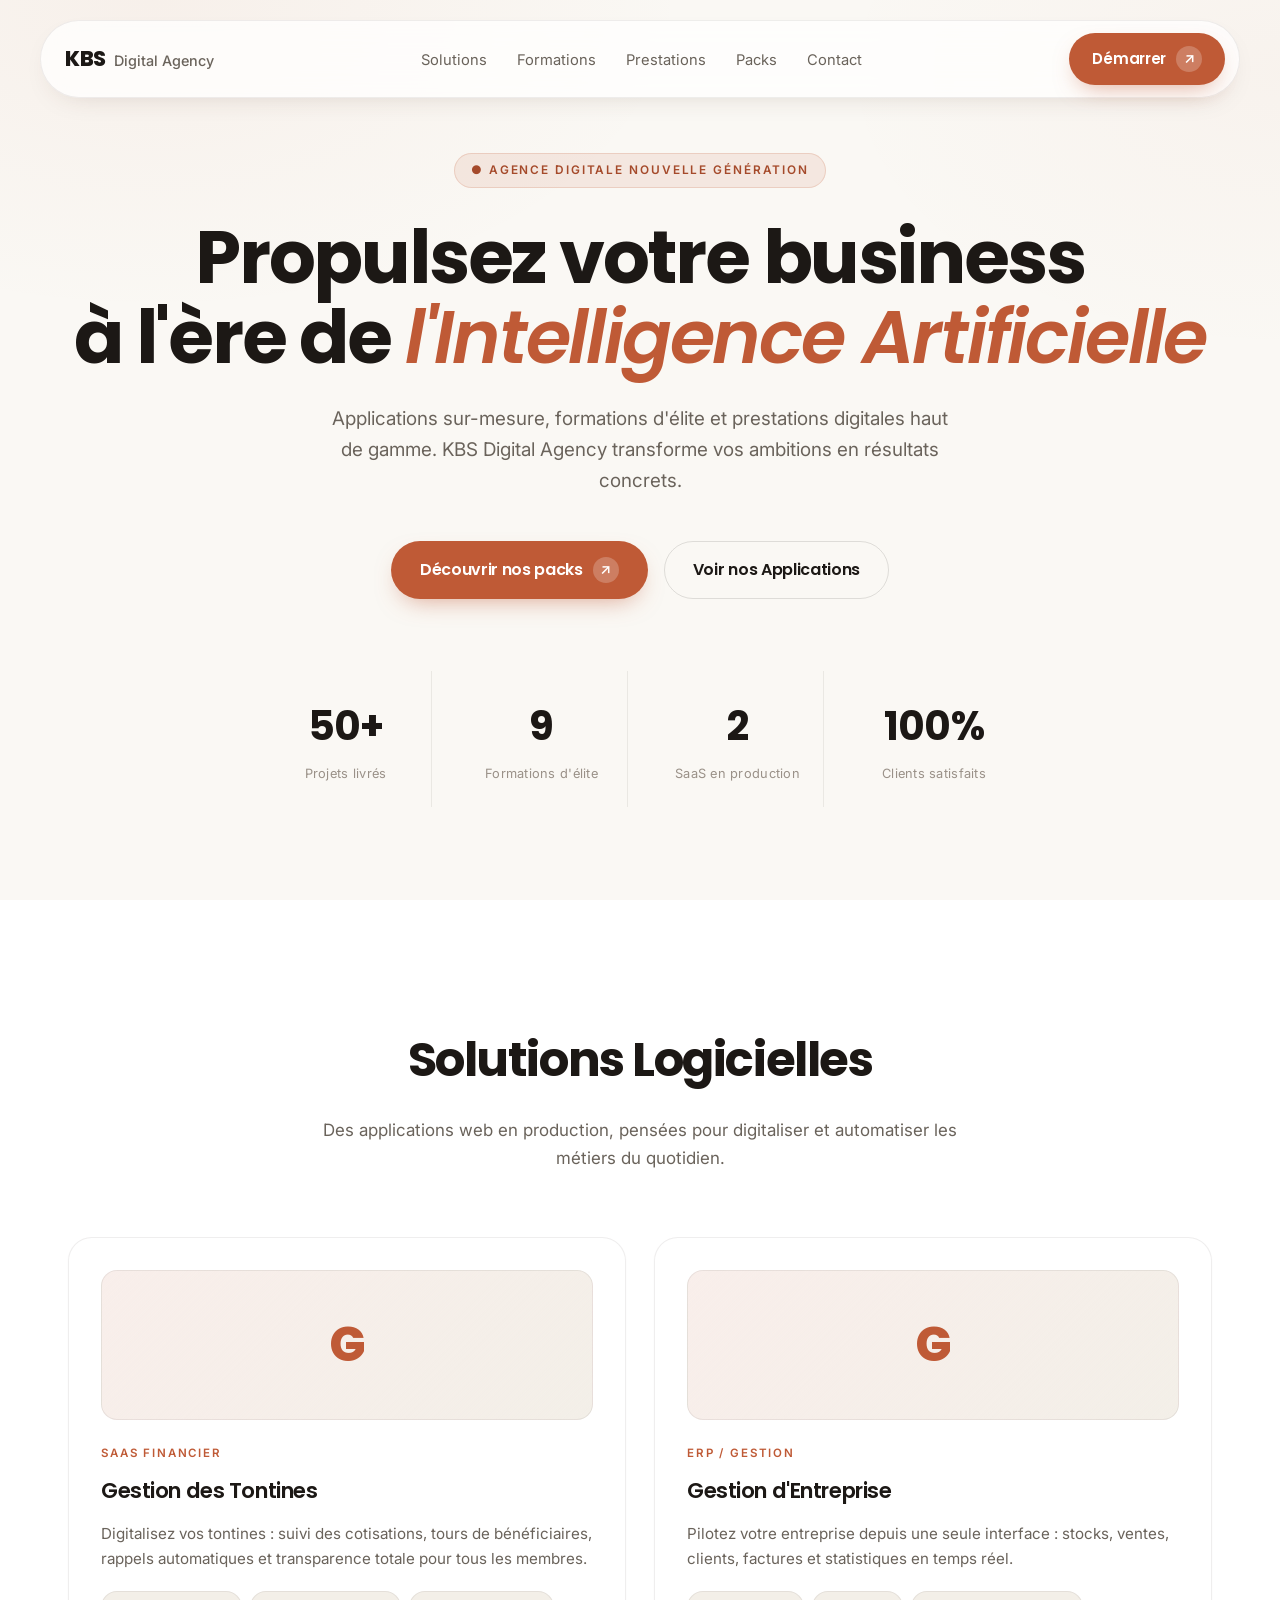
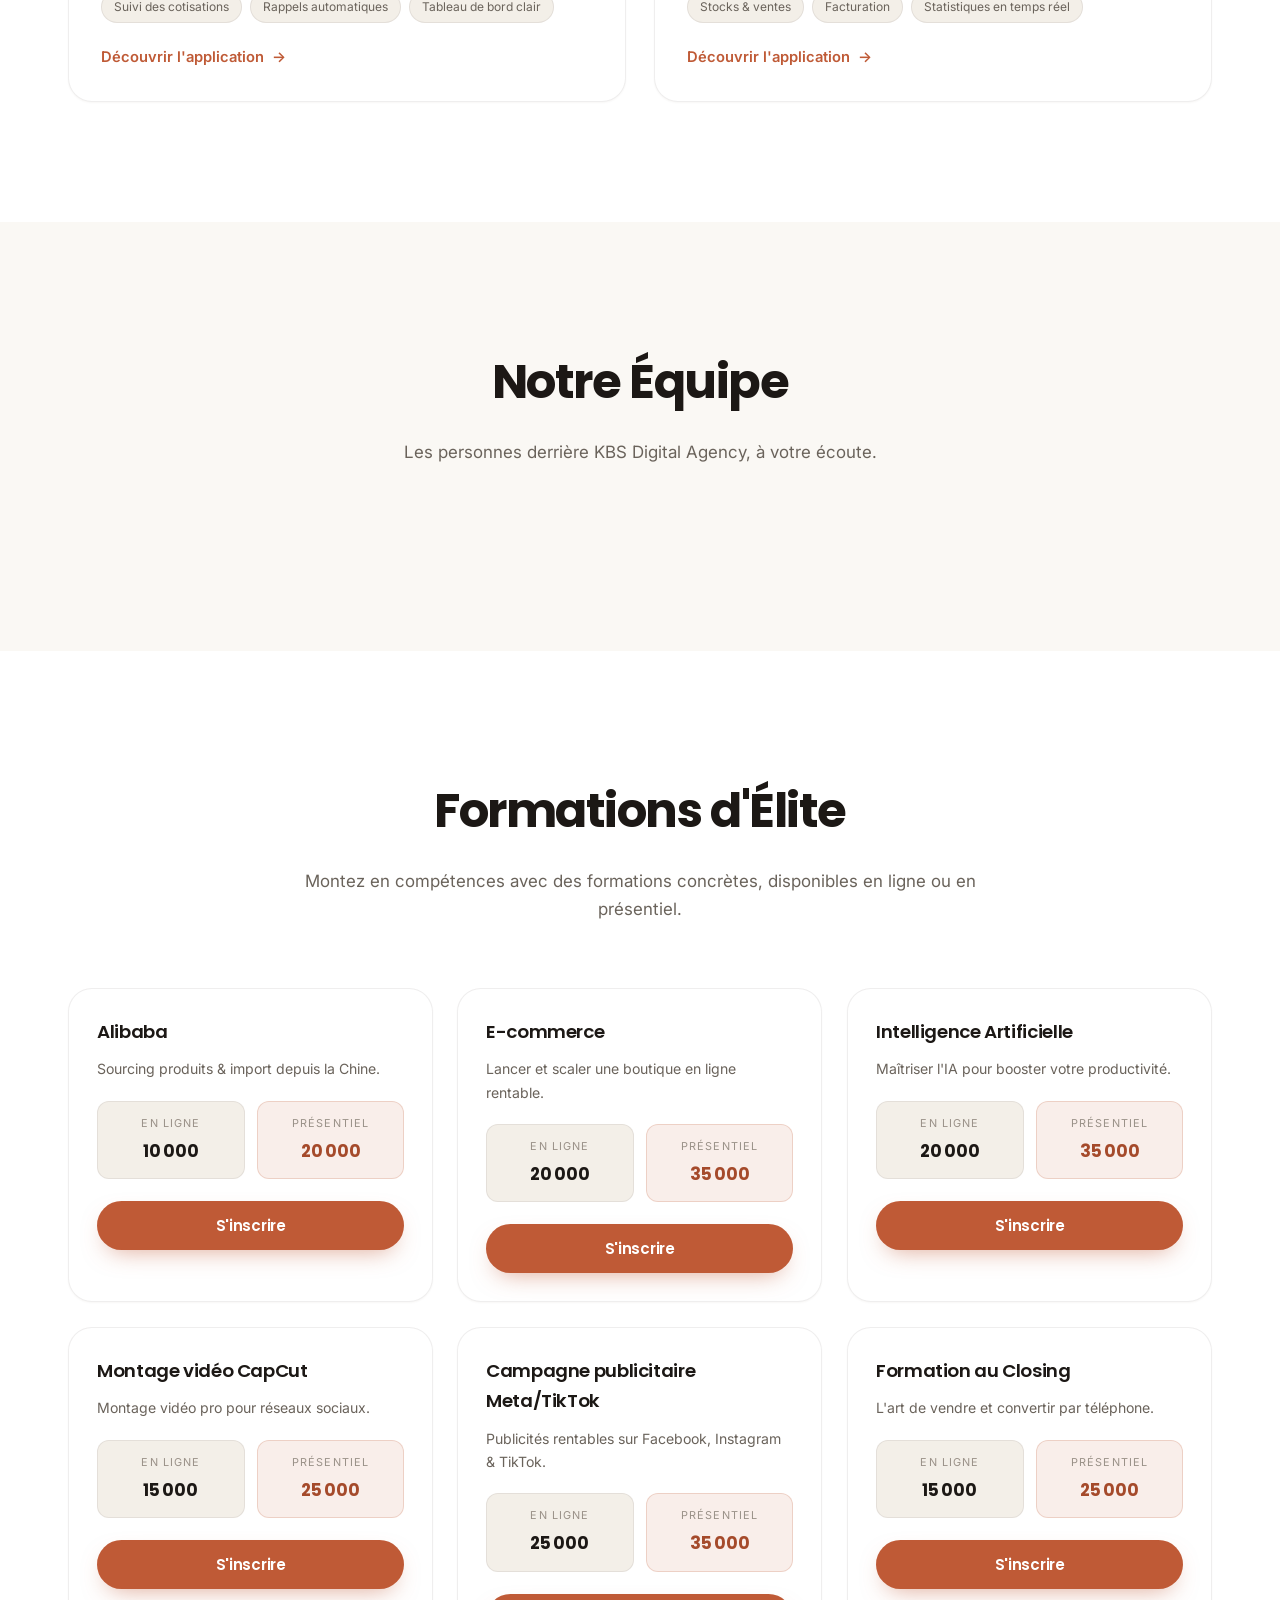
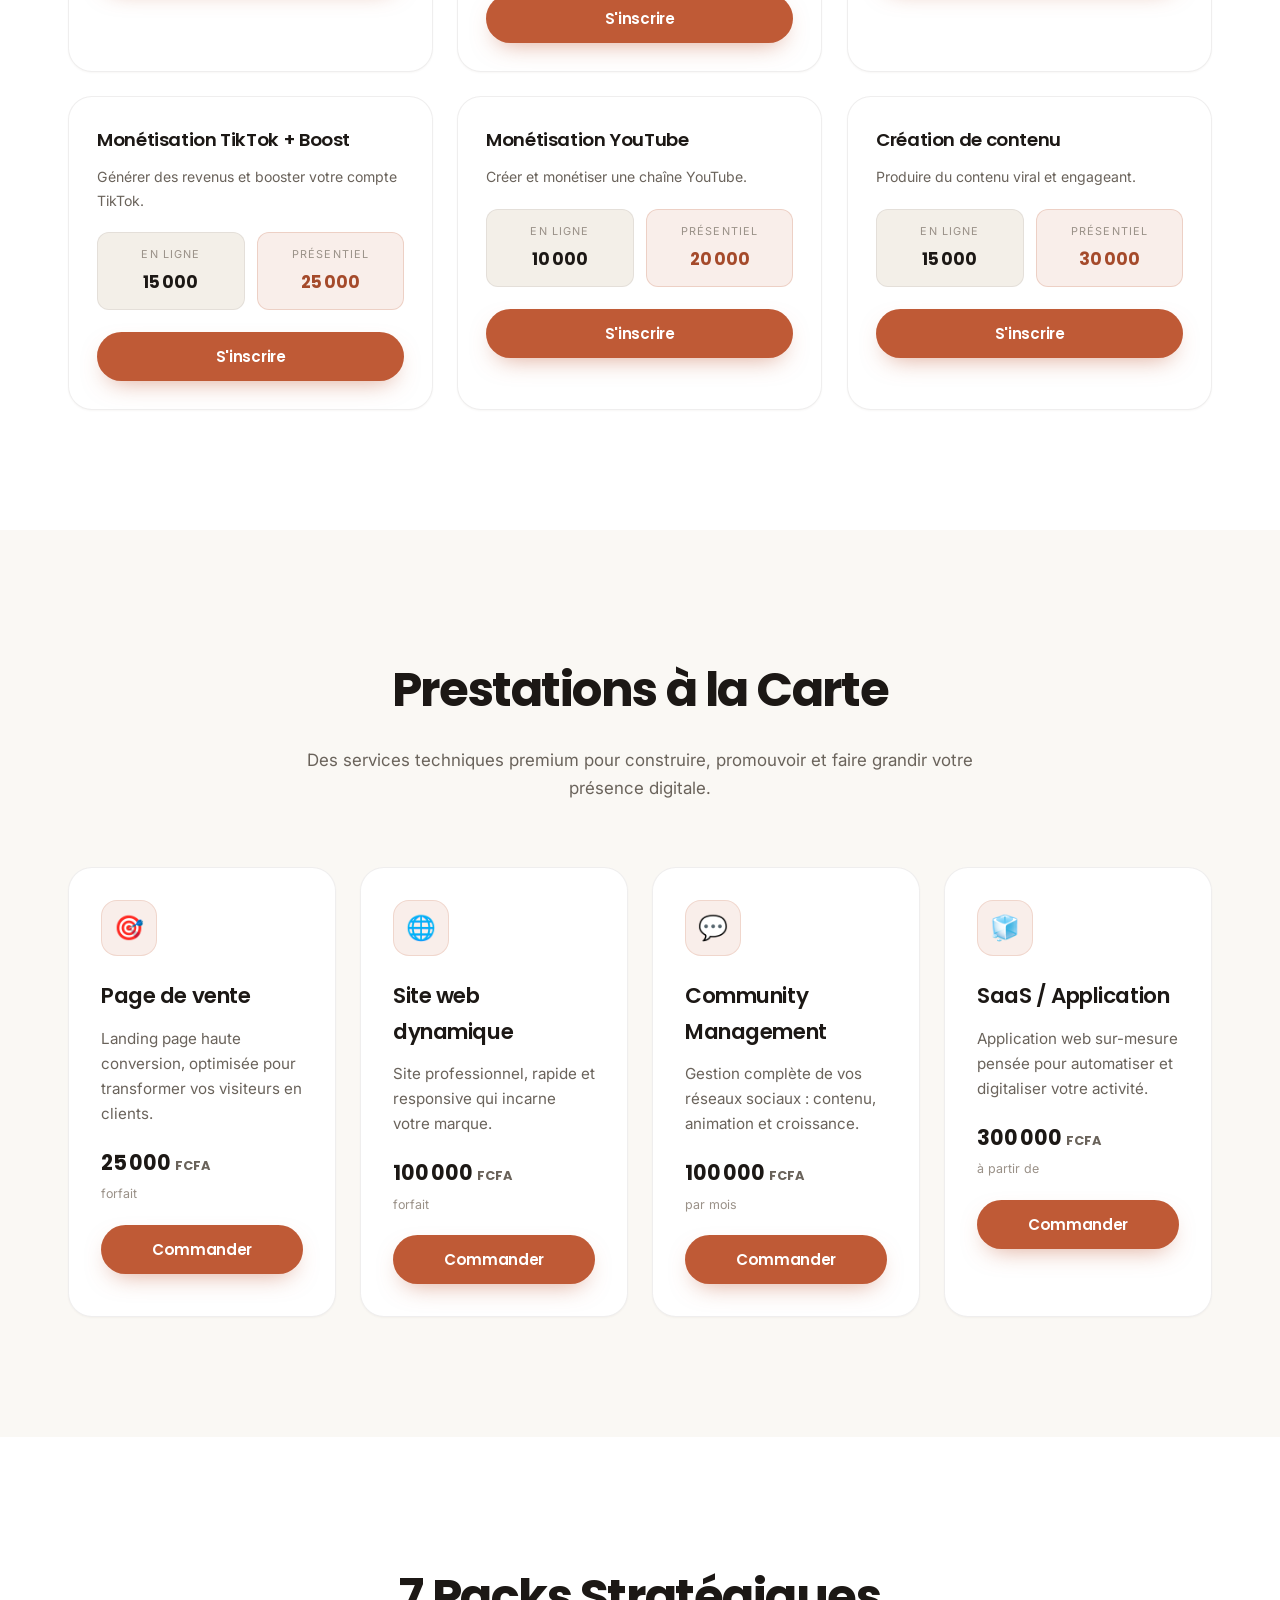
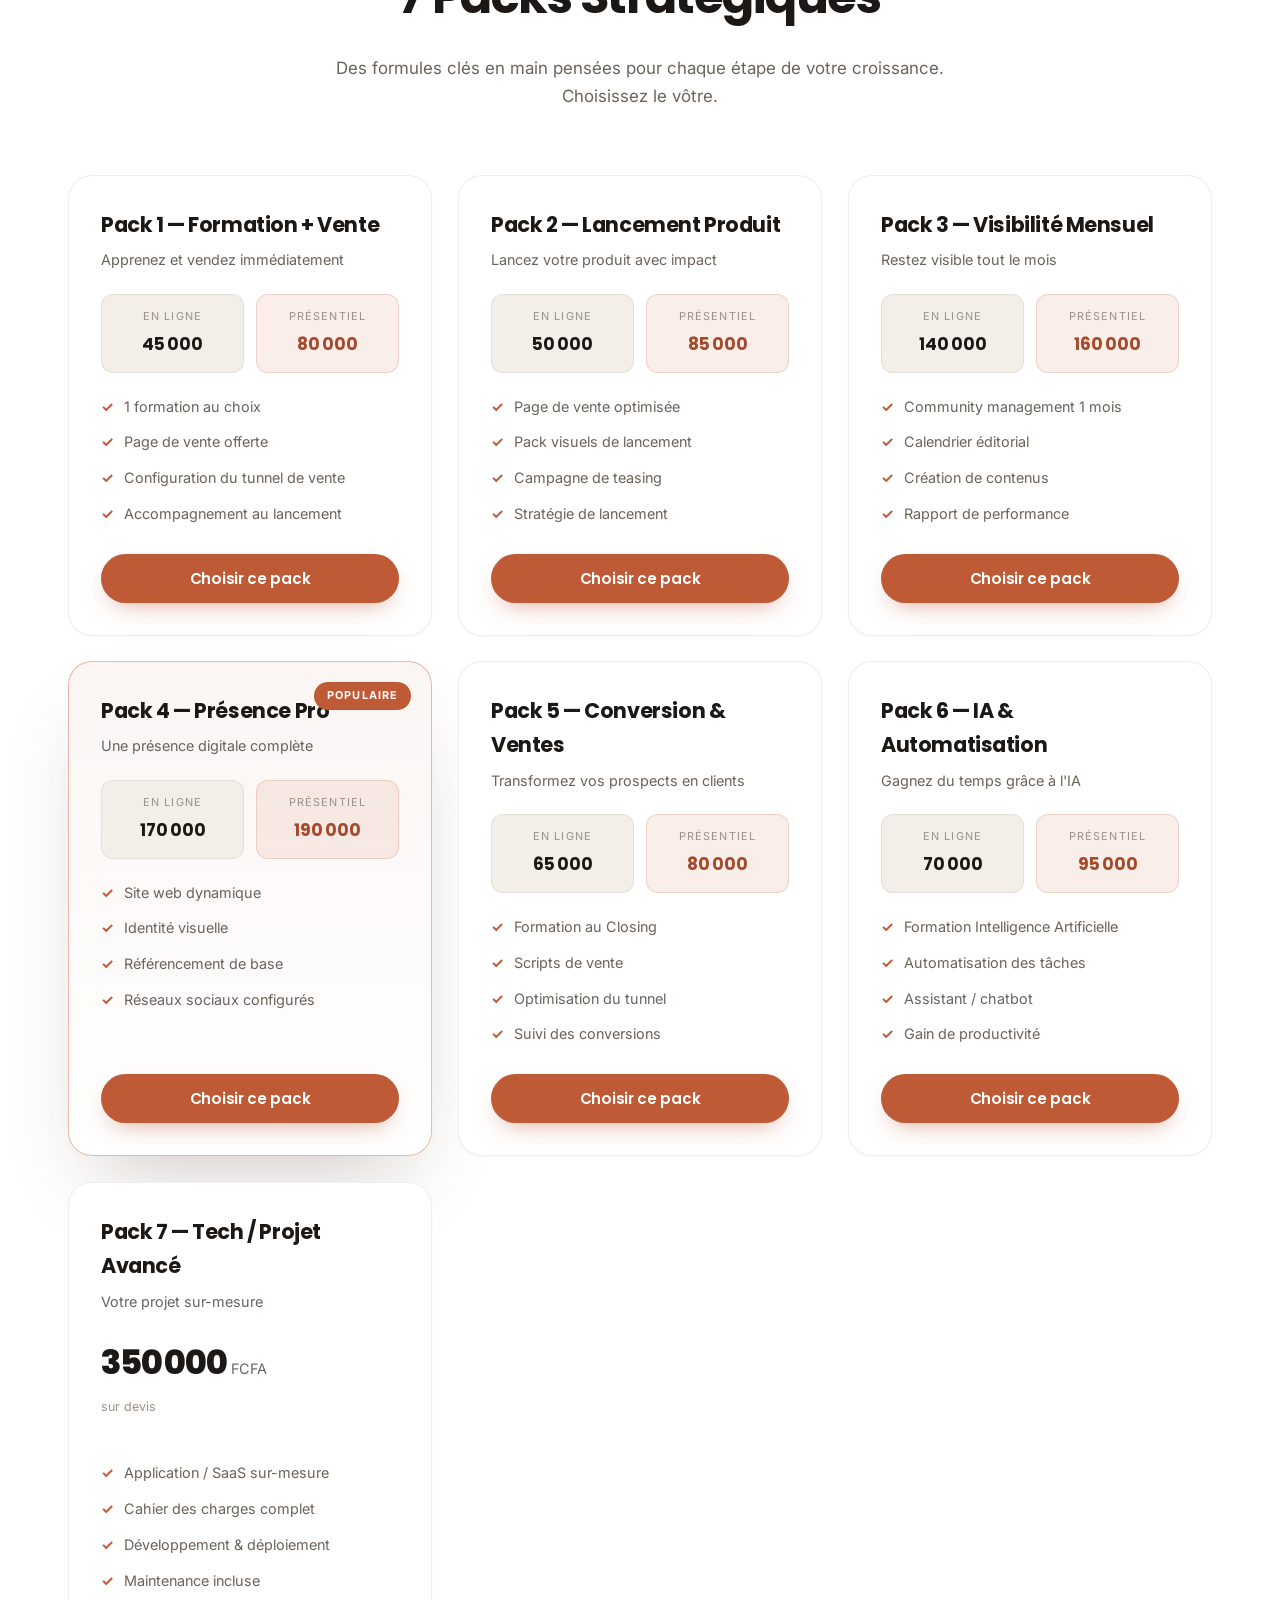
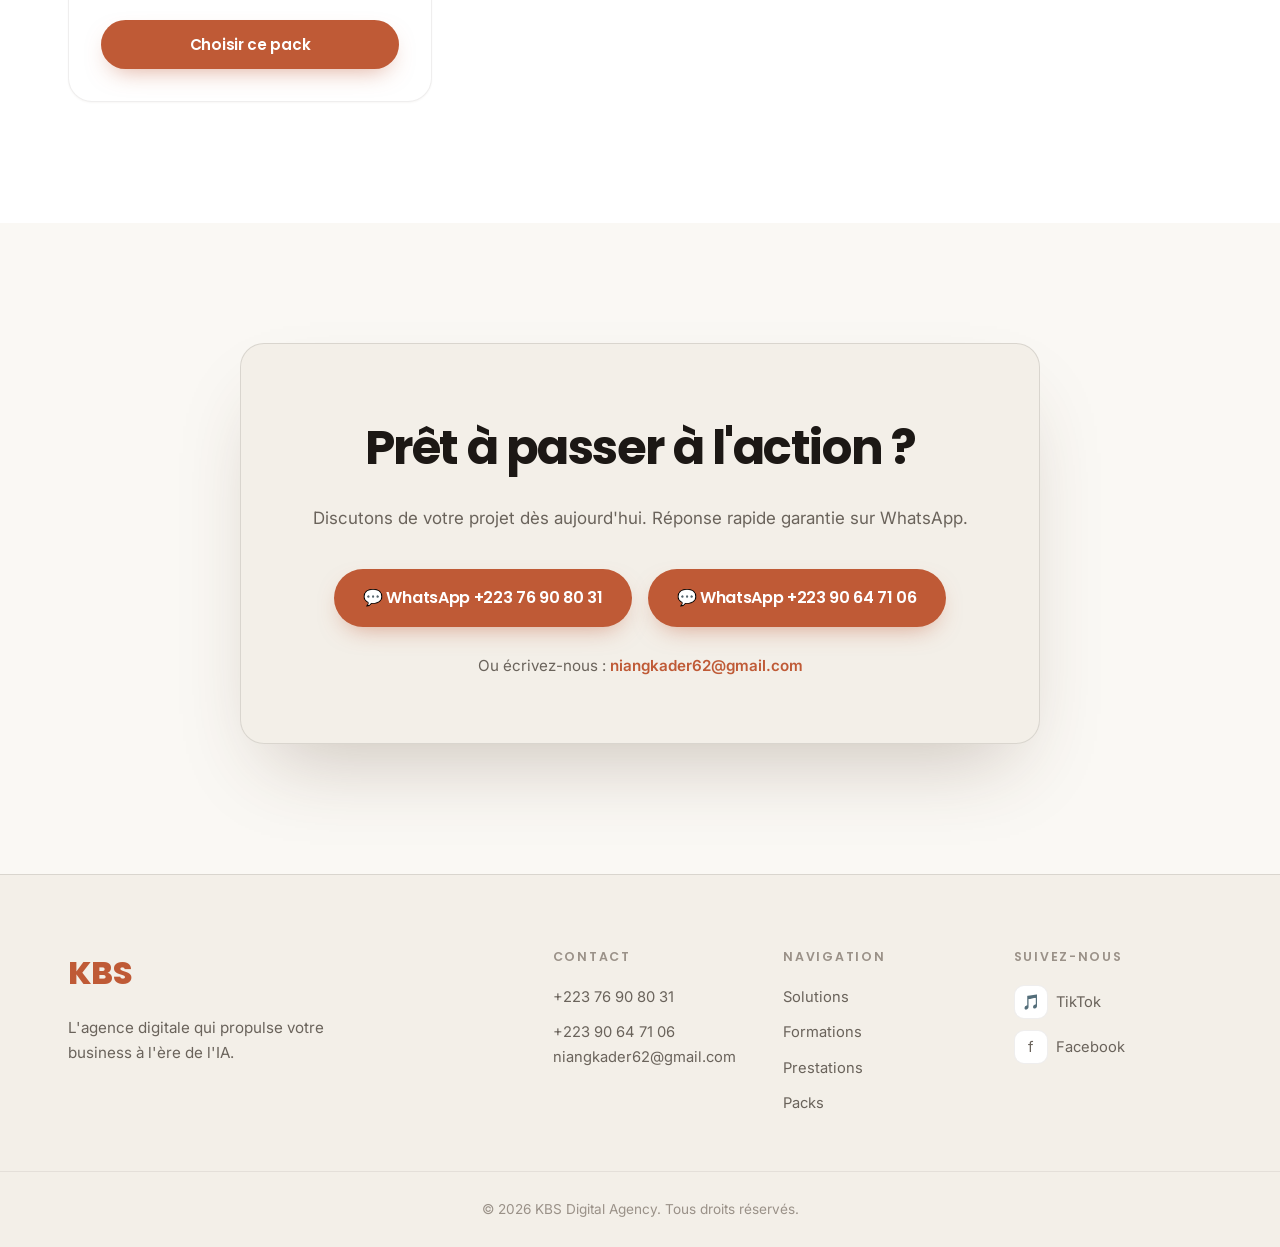
==== commit baf8b1c0: "Ajout section Equipe, retrait mentions SaaS" ====
--- a/index.html
+++ b/index.html
@@ -3,7 +3,7 @@
 <head>
   <meta charset="UTF-8" />
   <meta name="viewport" content="width=device-width, initial-scale=1.0" />
-  <title>KBS Digital Agency — Agence digitale, SaaS & Formations à l'ère de l'IA</title>
+  <title>KBS Digital Agency — Agence digitale, Applications & Formations à l'ère de l'IA</title>
   <meta name="description" content="KBS Digital Agency : solutions logicielles sur-mesure, formations d'élite et prestations digitales haut de gamme pour entrepreneurs ambitieux." />
   <meta name="theme-color" content="#faf8f4" />
   <link rel="icon" type="image/svg+xml" href="assets/favicon.svg" />
@@ -69,7 +69,7 @@
           à l'ère de <span class="grad">l'Intelligence Artificielle</span>
         </h1>
         <p class="hero-sub reveal">
-          SaaS sur-mesure, formations d'élite et prestations digitales haut de gamme.
+          Applications sur-mesure, formations d'élite et prestations digitales haut de gamme.
           KBS Digital Agency transforme vos ambitions en résultats concrets.
         </p>
         <div class="hero-cta reveal">
@@ -77,7 +77,7 @@
             Découvrir nos packs
             <span class="btn-icon">↗</span>
           </a>
-          <a href="#apps" class="btn btn-ghost btn-lg">Voir nos SaaS</a>
+          <a href="#apps" class="btn btn-ghost btn-lg">Voir nos Applications</a>
         </div>
         <ul class="hero-stats reveal" id="heroStats"></ul>
       </div>
@@ -98,6 +98,14 @@
     </section>
 
     <!-- ===================== FORMATIONS ===================== -->
+    <section class="section" id="team">
+      <div class="section-head">
+        <h2 class="section-title">Notre Équipe</h2>
+        <p class="section-desc center">Les personnes derrière KBS Digital Agency, à votre écoute.</p>
+      </div>
+      <div class="team-grid" id="teamGrid"></div>
+    </section>
+
     <section class="section" id="formations">
       <div class="container">
         <div class="section-head">
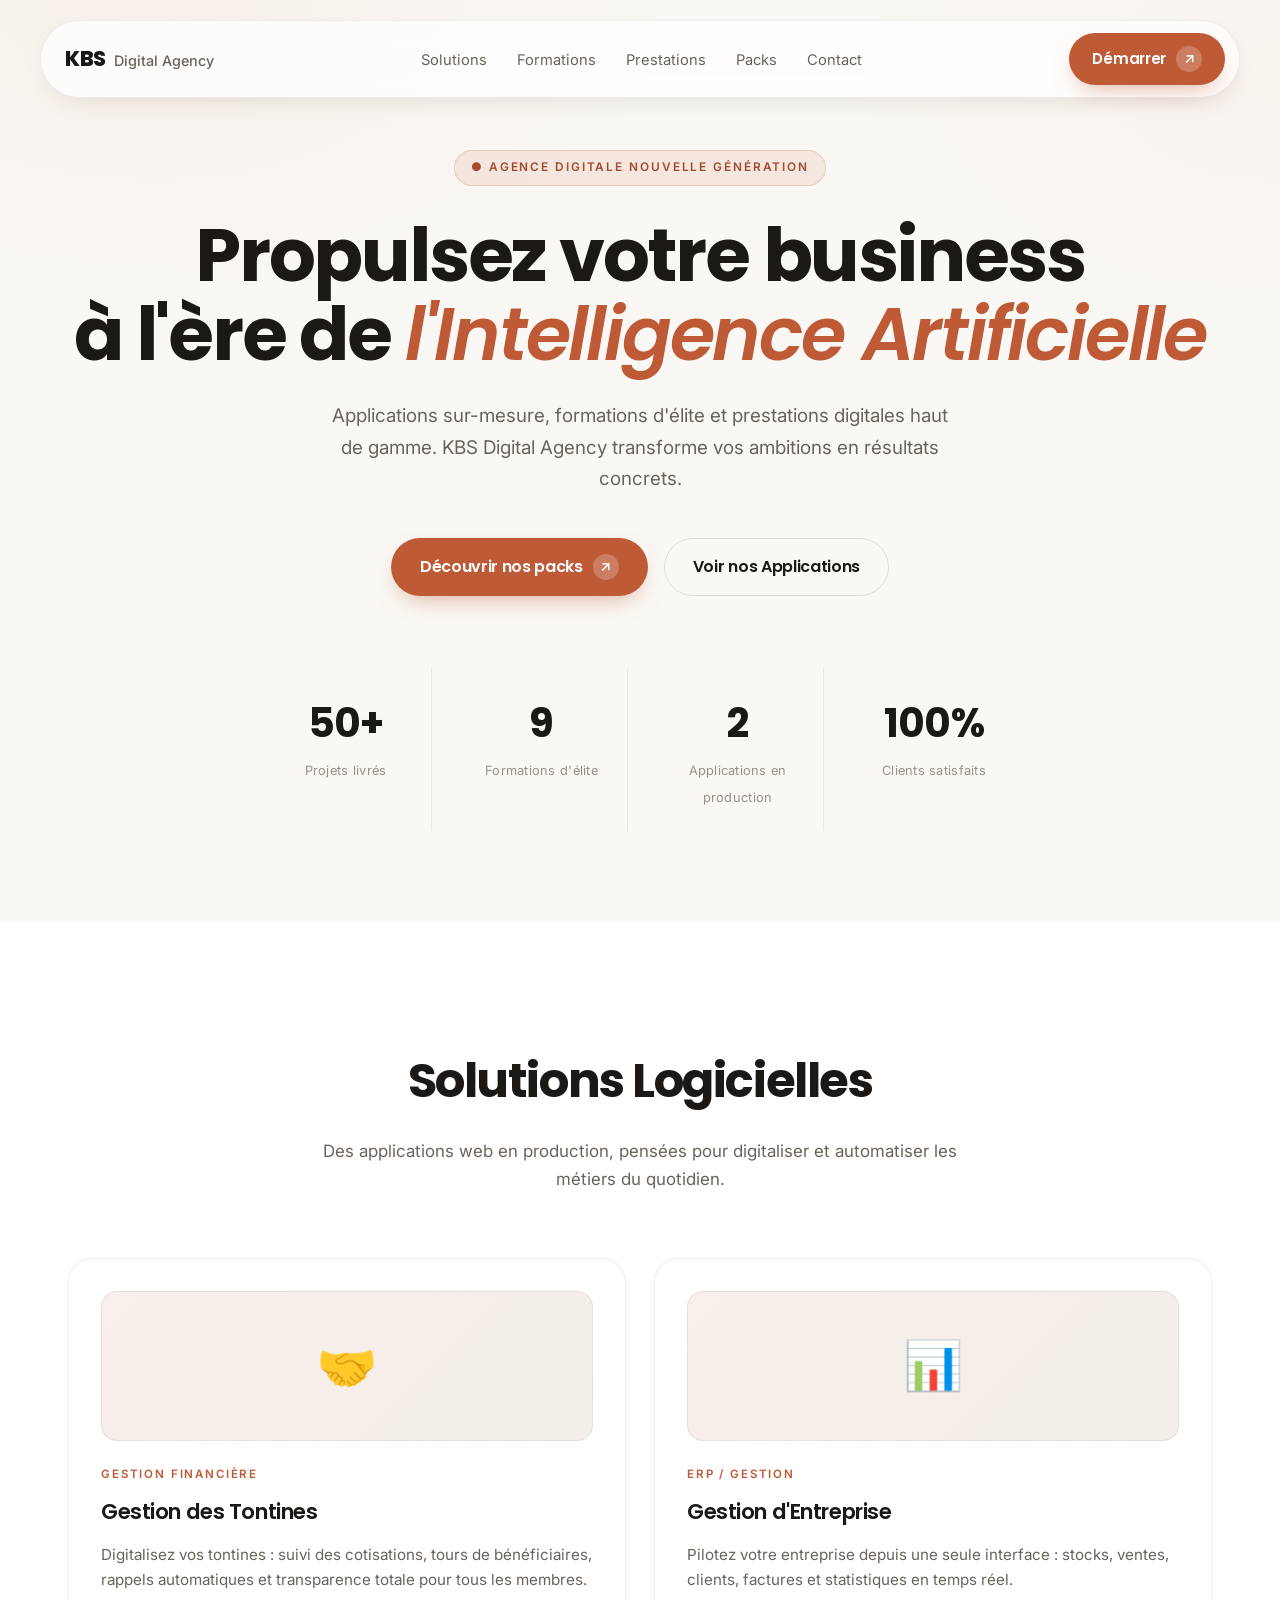
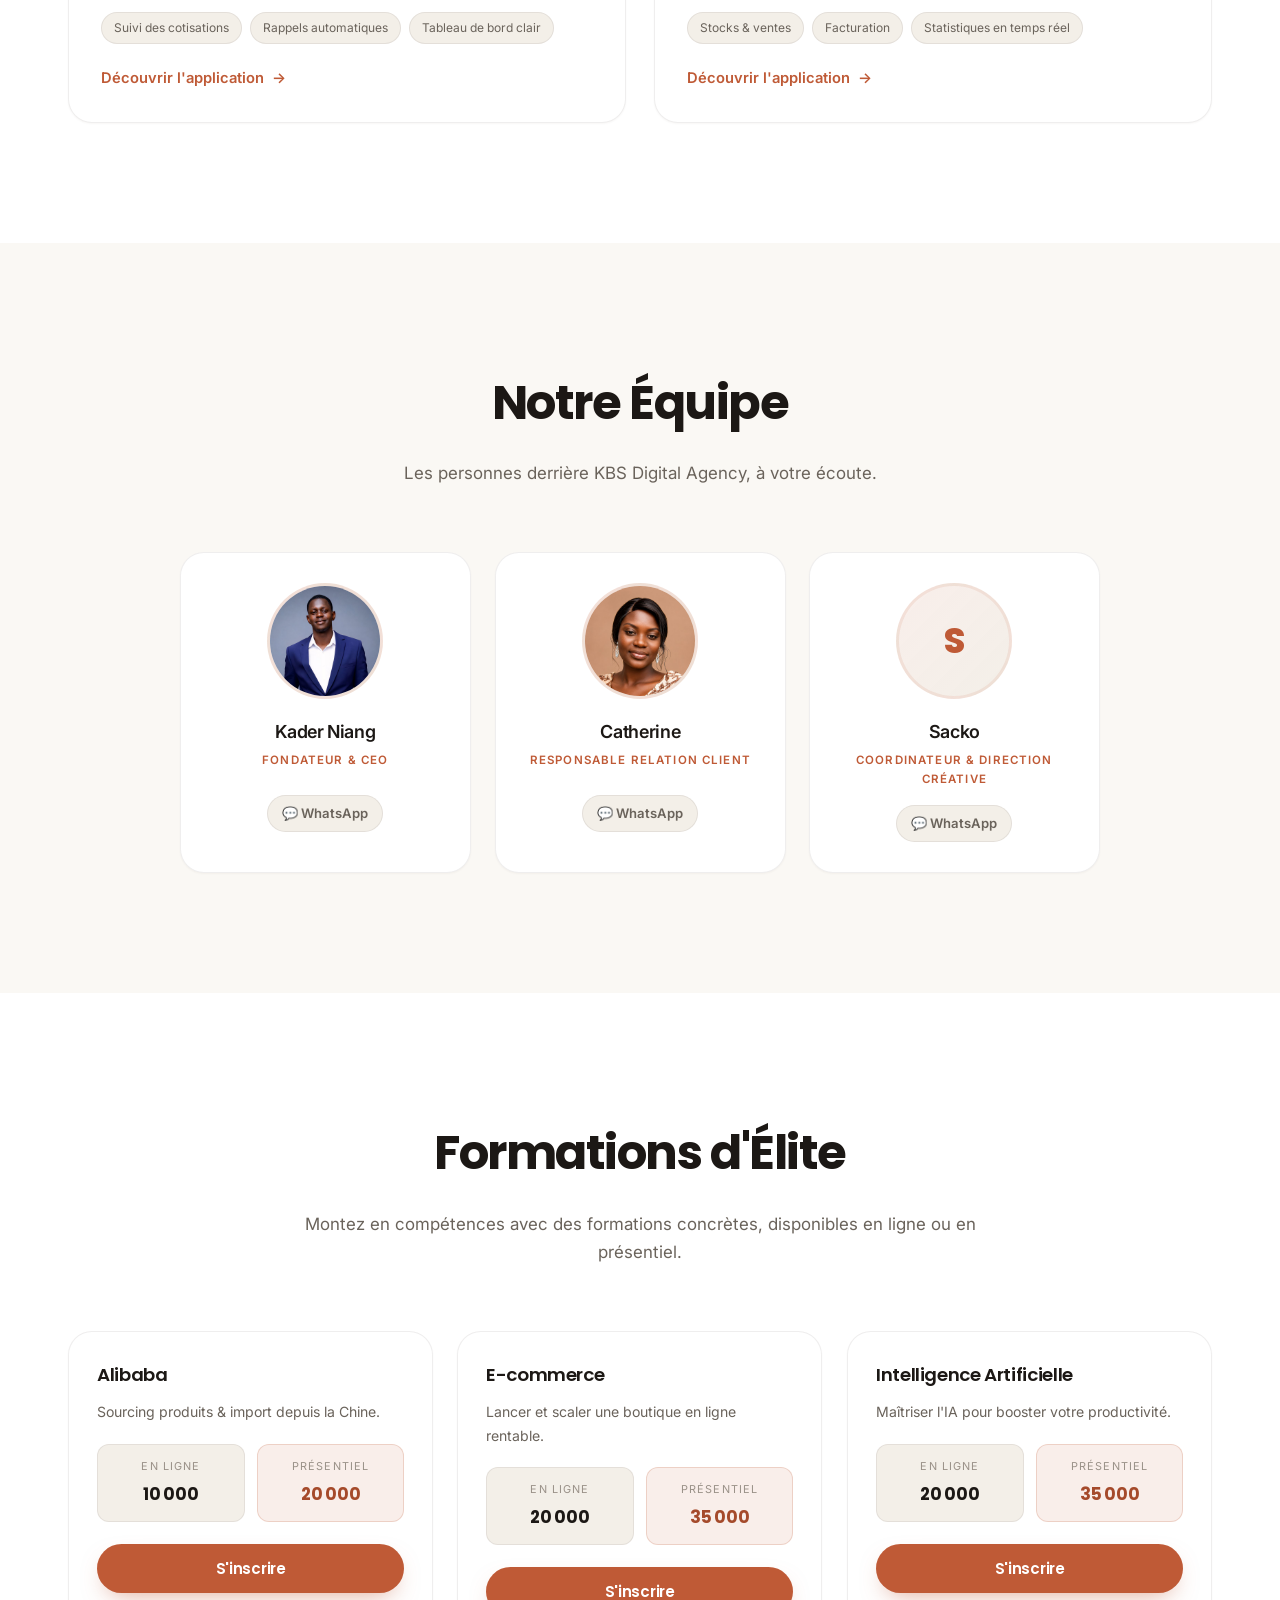
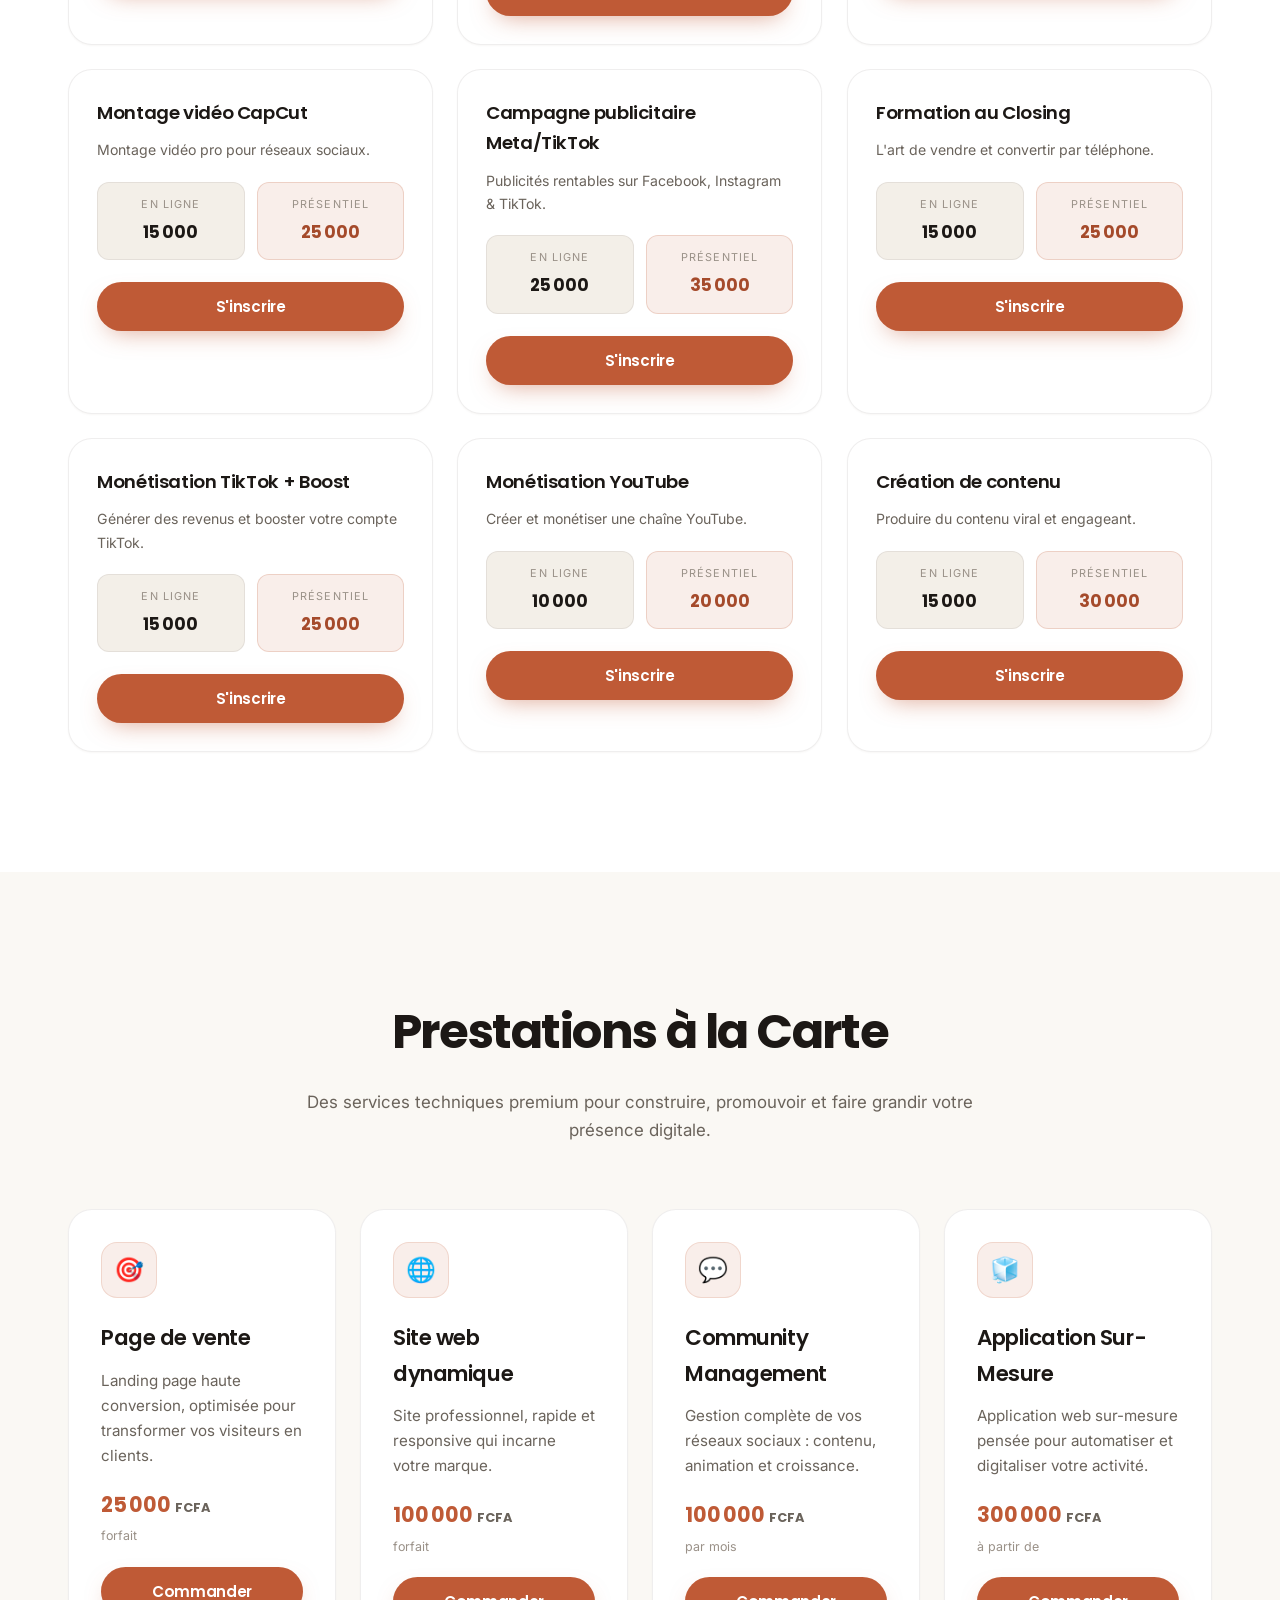
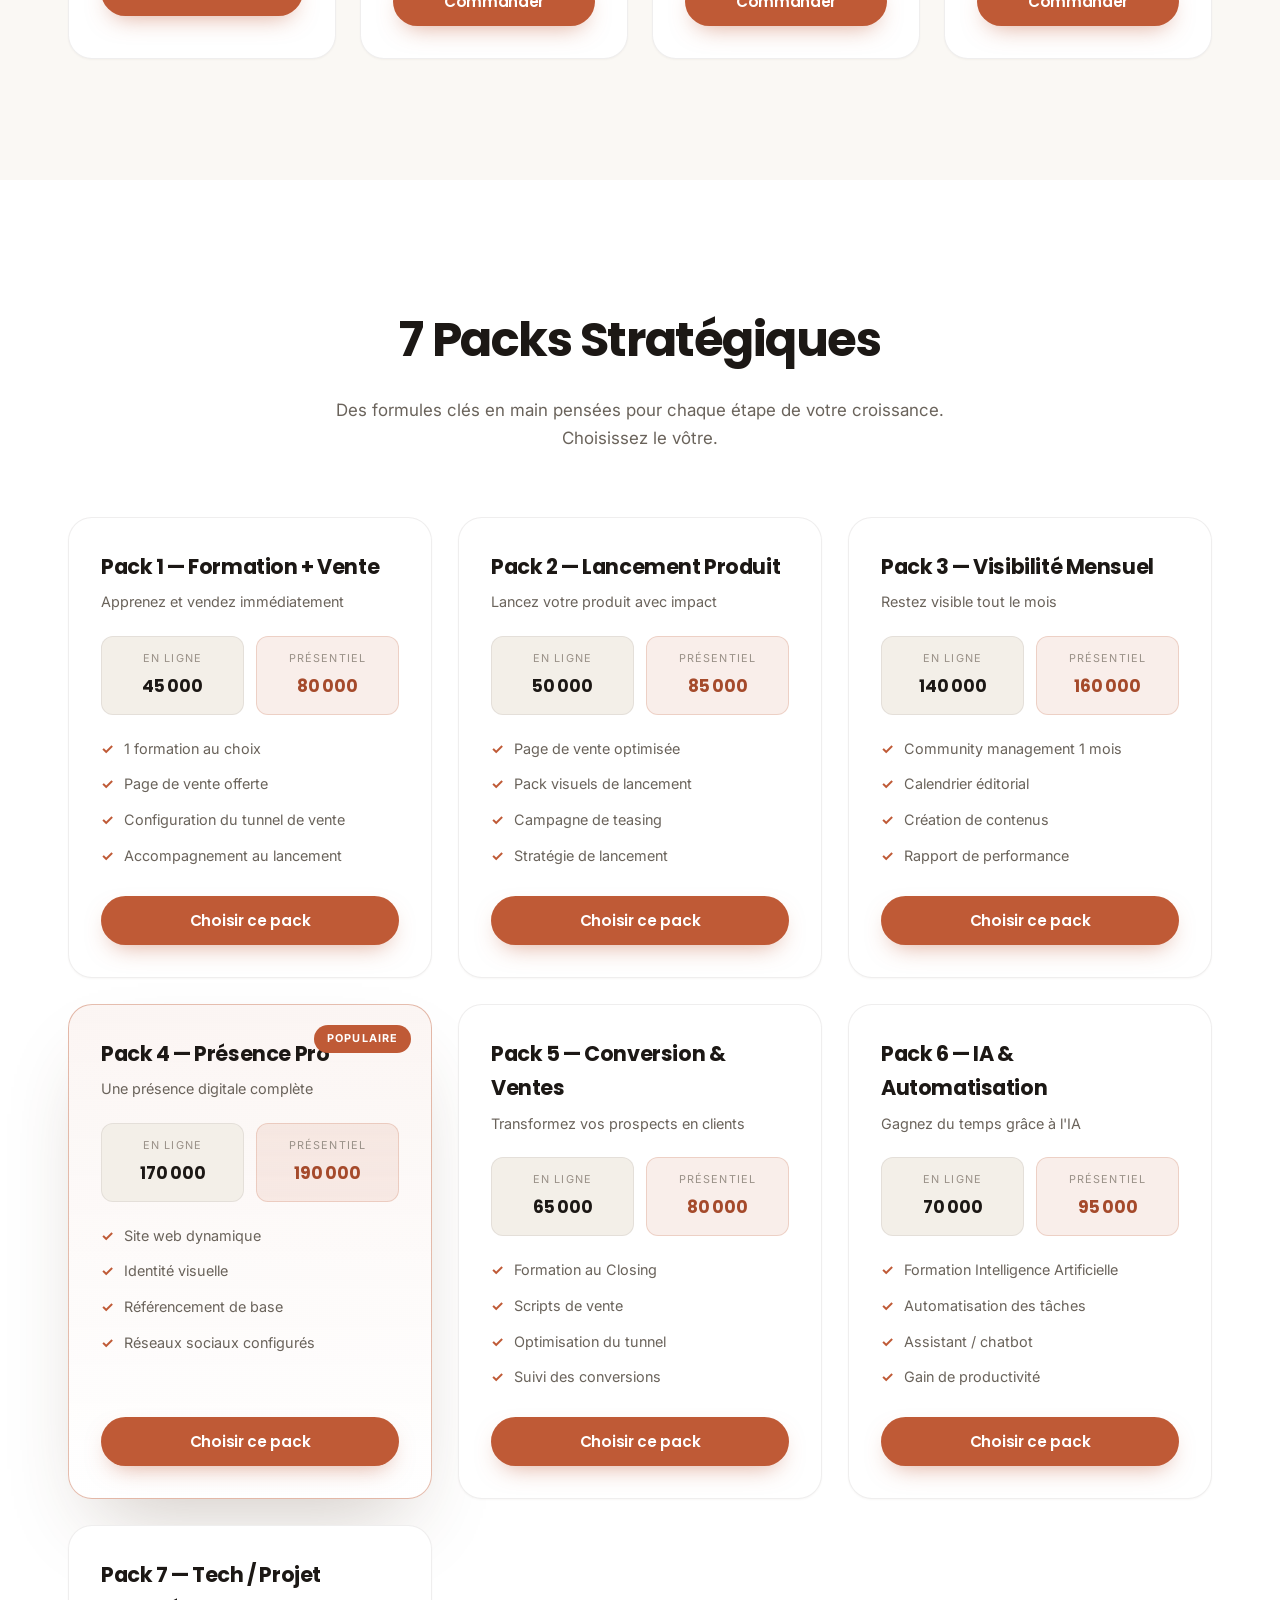
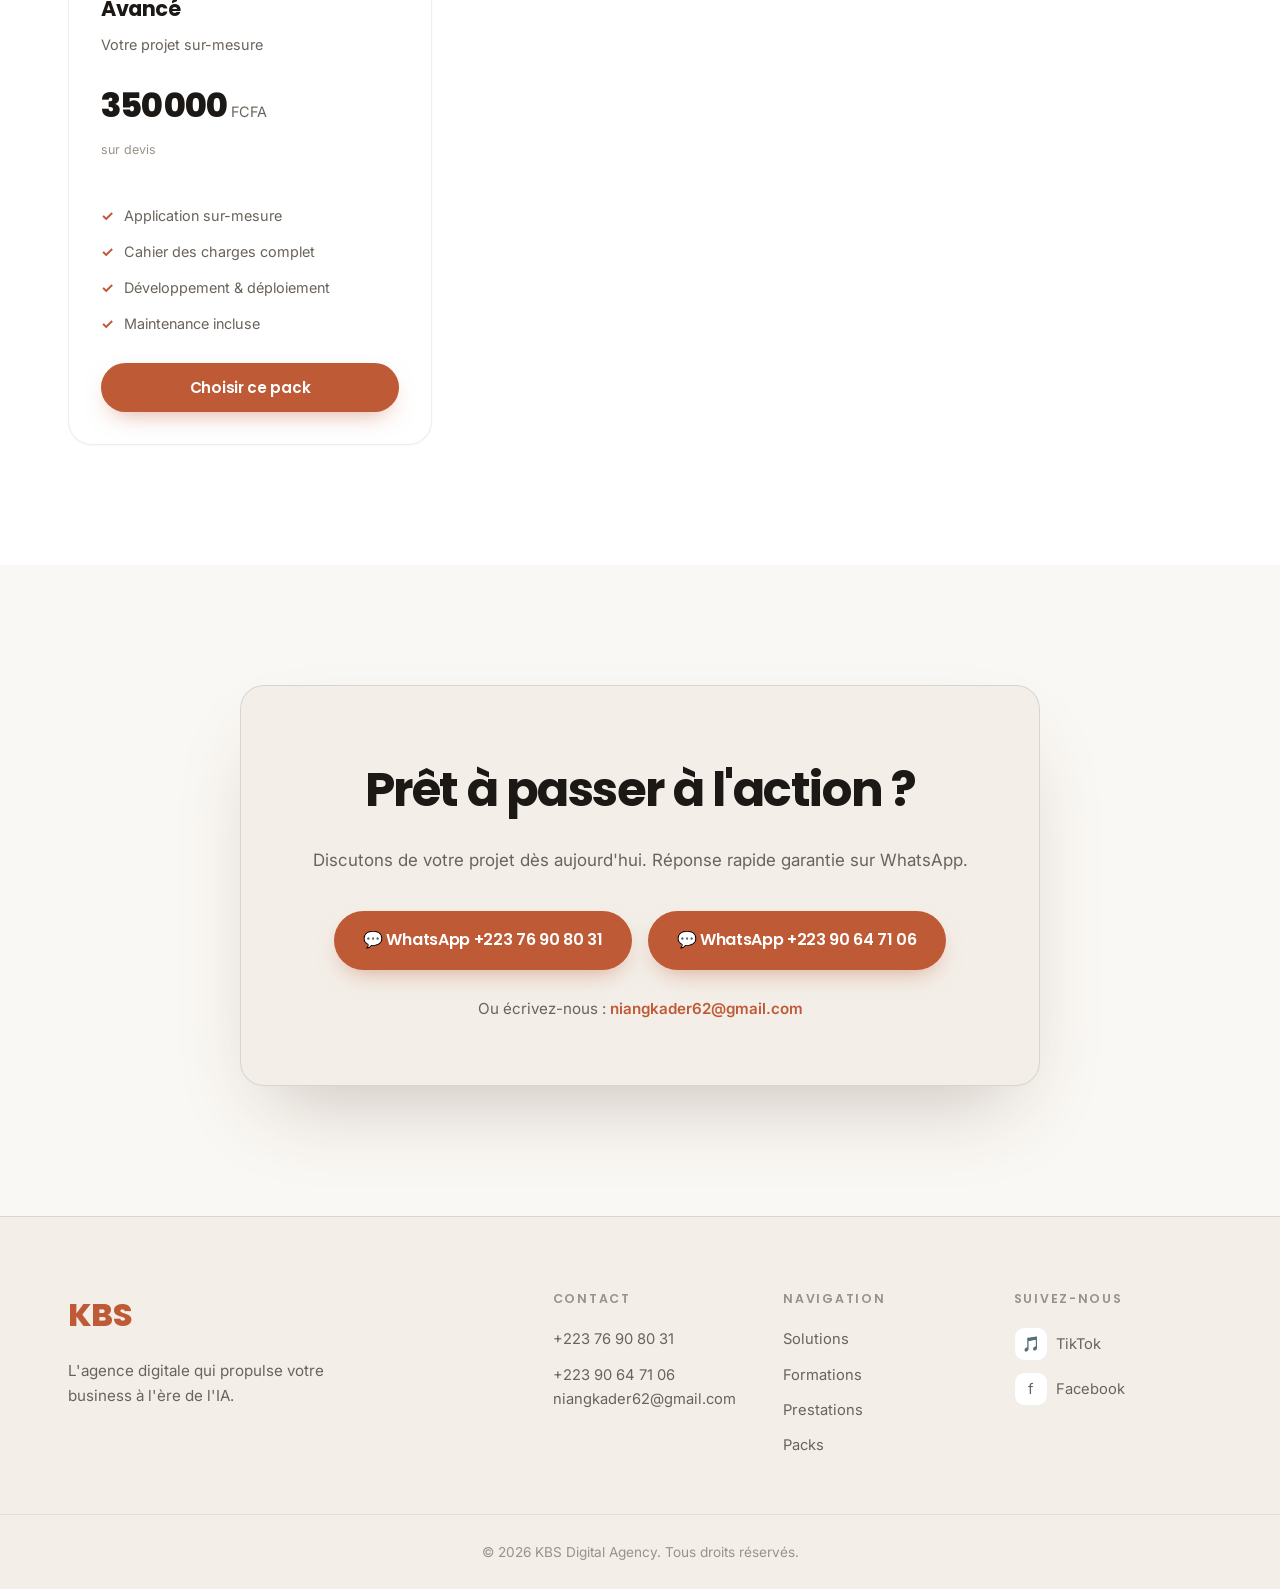
==== commit 35679296: "Ajout emplacement bandeau promo" ====
--- a/index.html
+++ b/index.html
@@ -21,6 +21,9 @@
   <link rel="stylesheet" href="css/style.css" />
 </head>
 <body>
+
+  <!-- Bandeau promo (rempli dynamiquement si une promo est active) -->
+  <div class="promo-banner" id="promoBanner"></div>
 
   <!-- Grain / glow overlay fixe -->
   <div class="bg-aurora" aria-hidden="true"></div>
--- a/css/style.css
+++ b/css/style.css
@@ -415,6 +415,61 @@
 .app-link .arrow { transition: transform 0.4s var(--ease); }
 .app-card:hover .app-link .arrow { transform: translateX(4px); }
 
+/* ---------- EQUIPE GRID ---------- */
+.team-grid {
+  display: grid;
+  grid-template-columns: repeat(3, 1fr);
+  gap: 24px;
+  max-width: 920px;
+  margin: 0 auto;
+}
+@media (max-width: 760px) {
+  .team-grid { grid-template-columns: 1fr; max-width: 420px; }
+}
+.team-card { text-align: center; padding: 30px 24px; }
+.team-photo-wrap {
+  width: 116px;
+  height: 116px;
+  border-radius: 50%;
+  margin: 0 auto 18px;
+  overflow: hidden;
+  border: 3px solid var(--terra-soft);
+  display: grid;
+  place-items: center;
+  background: linear-gradient(135deg, var(--terra-soft), var(--bg-soft));
+}
+.team-photo-wrap img { width: 100%; height: 100%; object-fit: cover; }
+.team-avatar-initial {
+  font-family: "Poppins", sans-serif;
+  font-weight: 800;
+  font-size: 2.2rem;
+  color: var(--terra);
+}
+.team-name { font-size: 1.12rem; font-weight: 600; margin-bottom: 4px; letter-spacing: -0.02em; }
+.team-role {
+  font-size: 0.72rem;
+  text-transform: uppercase;
+  letter-spacing: 0.1em;
+  color: var(--terra);
+  font-weight: 600;
+  margin-bottom: 16px;
+  min-height: 28px;
+}
+.team-contact {
+  display: inline-flex;
+  align-items: center;
+  gap: 7px;
+  font-size: 0.82rem;
+  font-weight: 600;
+  color: var(--text-dim);
+  padding: 7px 14px;
+  border-radius: 999px;
+  background: var(--bg-soft);
+  border: 1px solid var(--hairline-soft);
+  transition: all 0.3s var(--ease);
+}
+.team-contact:hover { background: var(--terra-soft); color: var(--terra-deep); }
+
 /* ---------- FORMATIONS GRID ---------- */
 .formations-grid {
   display: grid;
@@ -483,6 +538,41 @@
 .pack-price .cur { font-size: 0.9rem; color: var(--text-dim); margin-left: 4px; }
 .pack-features { display: flex; flex-direction: column; gap: 12px; margin-bottom: 28px; flex-grow: 1; }
 .pack-features li { display: flex; gap: 10px; font-size: 0.9rem; color: var(--text-dim); }
+
+/* ---------- PROMO : badge + prix barre / nouveau prix ---------- */
+.promo-badge {
+  position: absolute;
+  top: 20px; left: 20px;
+  font-size: 0.68rem;
+  text-transform: uppercase;
+  letter-spacing: 0.08em;
+  padding: 5px 13px;
+  border-radius: 999px;
+  background: var(--text);
+  color: #fff;
+  font-weight: 700;
+  z-index: 2;
+}
+.price-old {
+  display: block;
+  font-size: 0.78em;
+  color: var(--text-faint);
+  text-decoration: line-through;
+  font-weight: 500;
+}
+.price-new { display: block; }
+/* Cas Prestations / Packs sur devis : prix en ligne, pas empile */
+.prestation-price .price-old,
+.pack-price .amount .price-old {
+  display: inline;
+  margin-right: 8px;
+}
+.prestation-price .price-new,
+.pack-price .amount .price-new {
+  display: inline;
+  color: var(--terra);
+}
+.pack-price .amount .price-new { color: var(--text); }
 .pack-features li .check { color: var(--terra); font-weight: 700; flex-shrink: 0; }
 
 /* ---------- CONTACT SECTION ---------- */
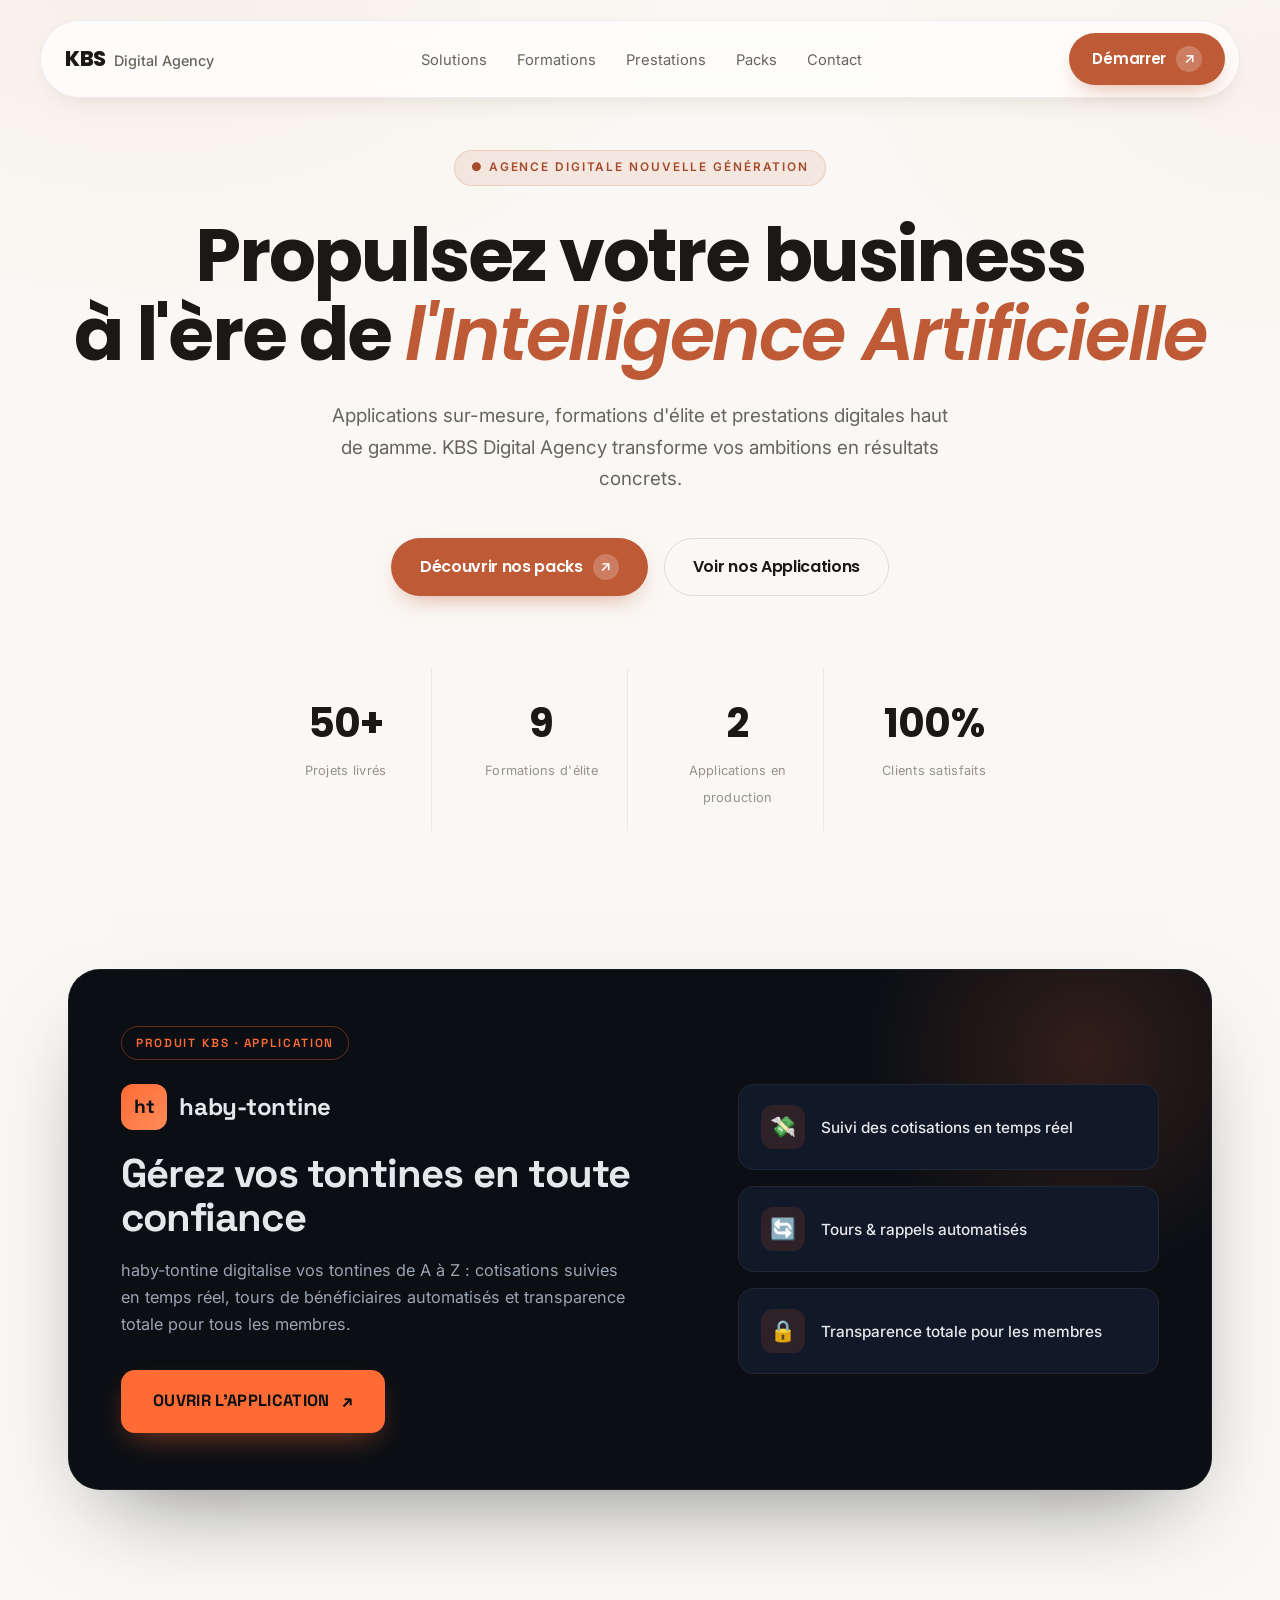
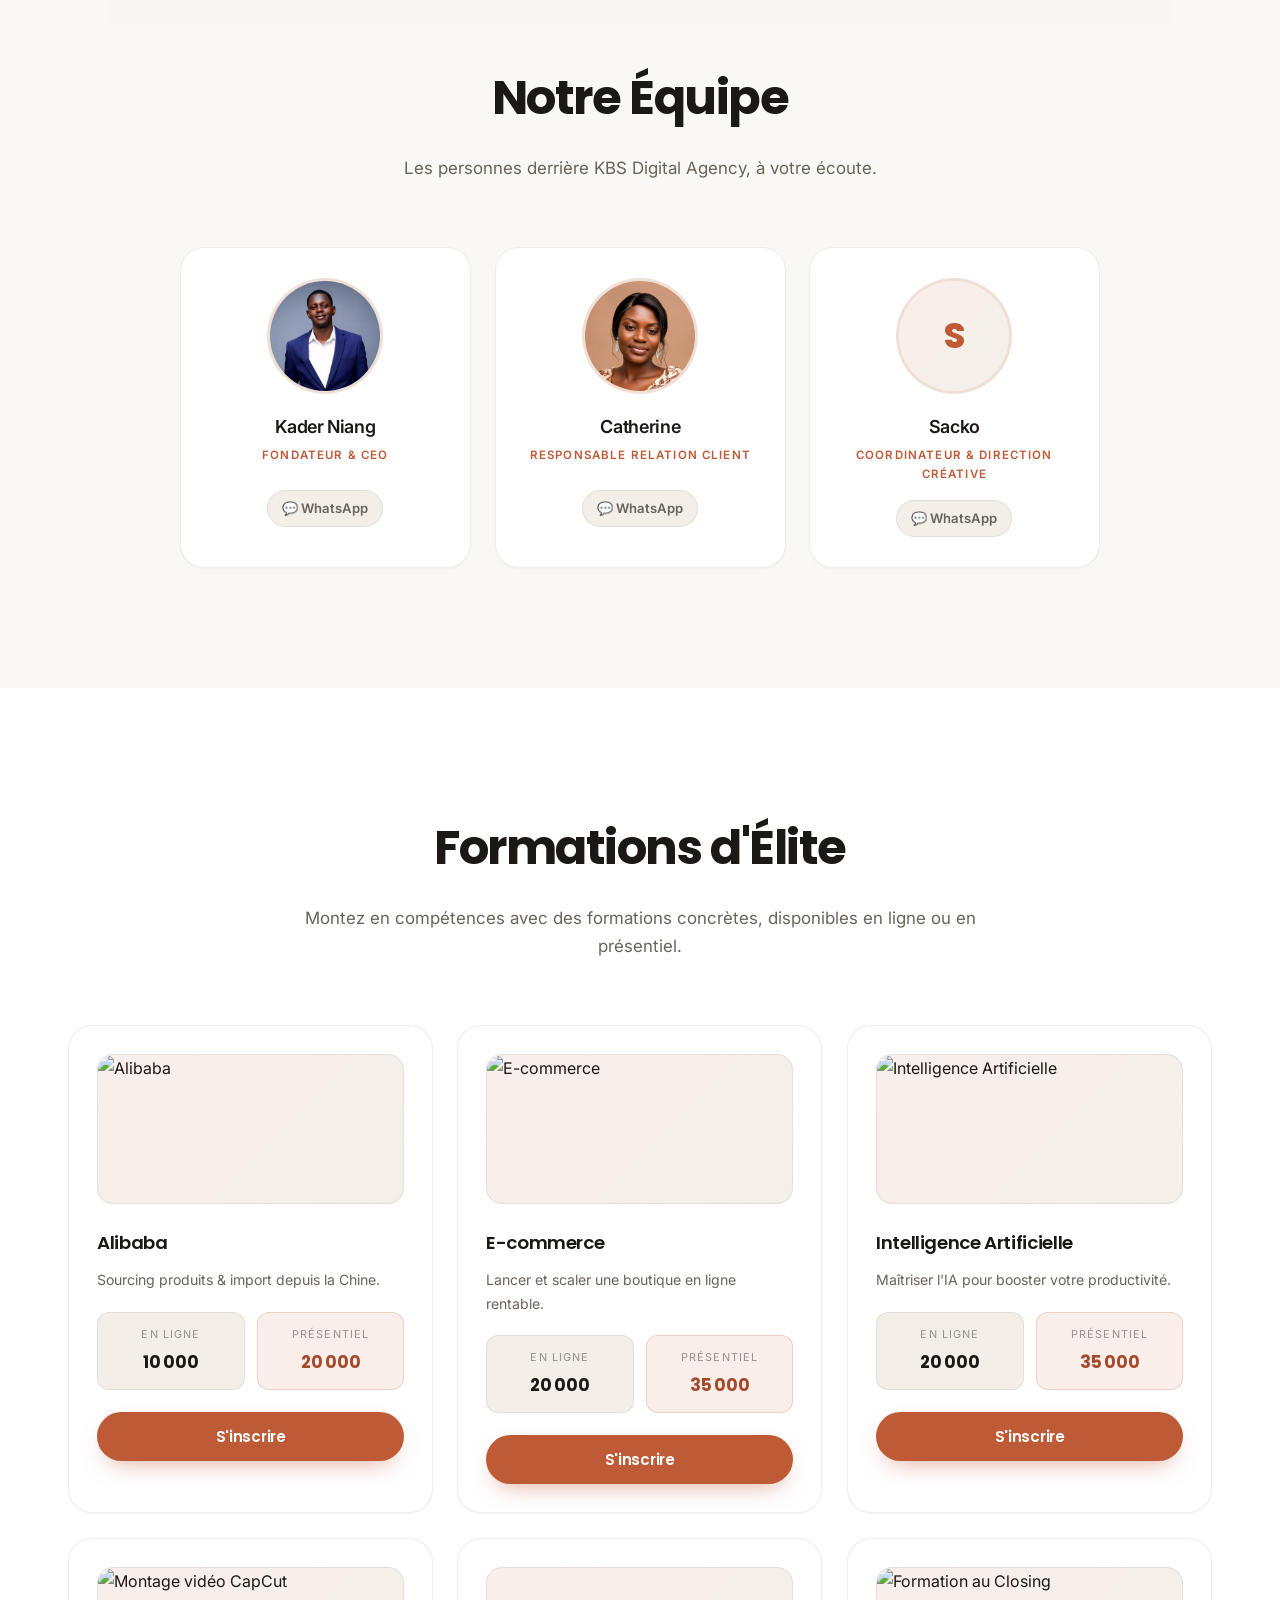
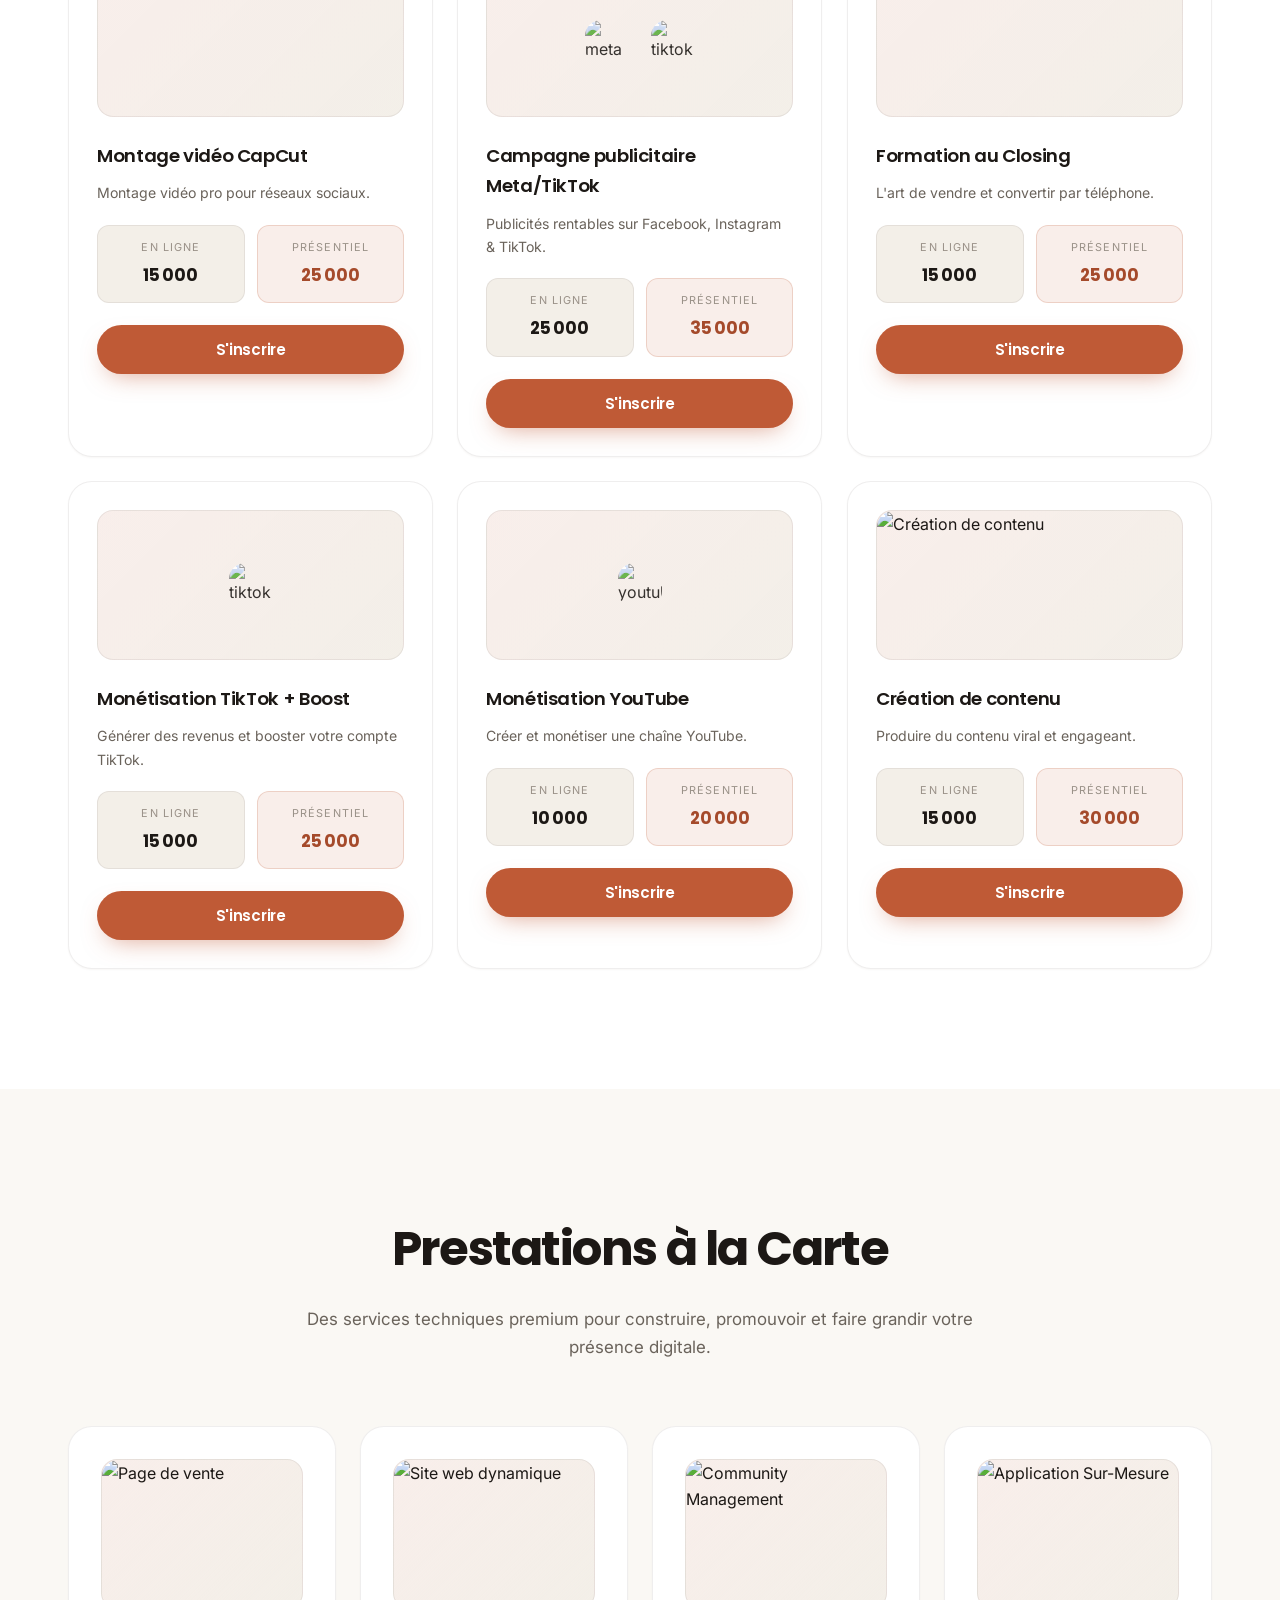
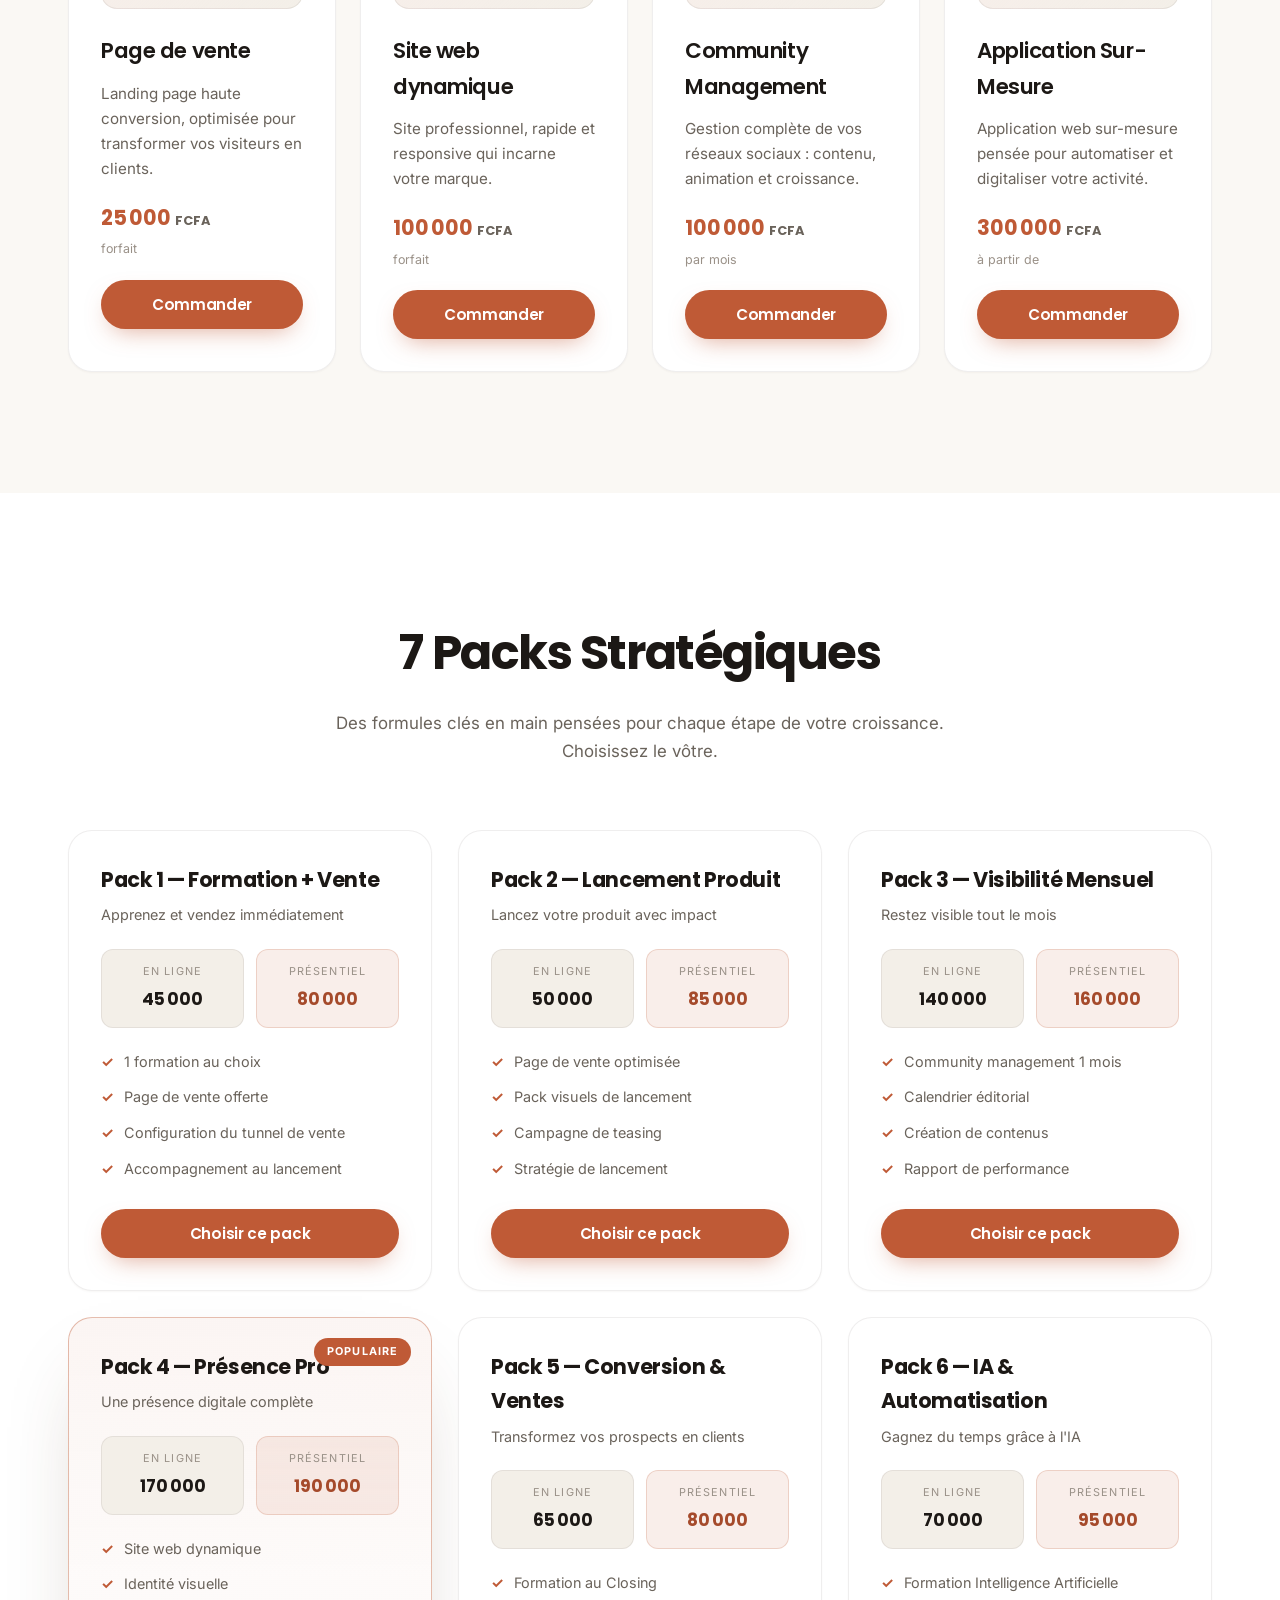
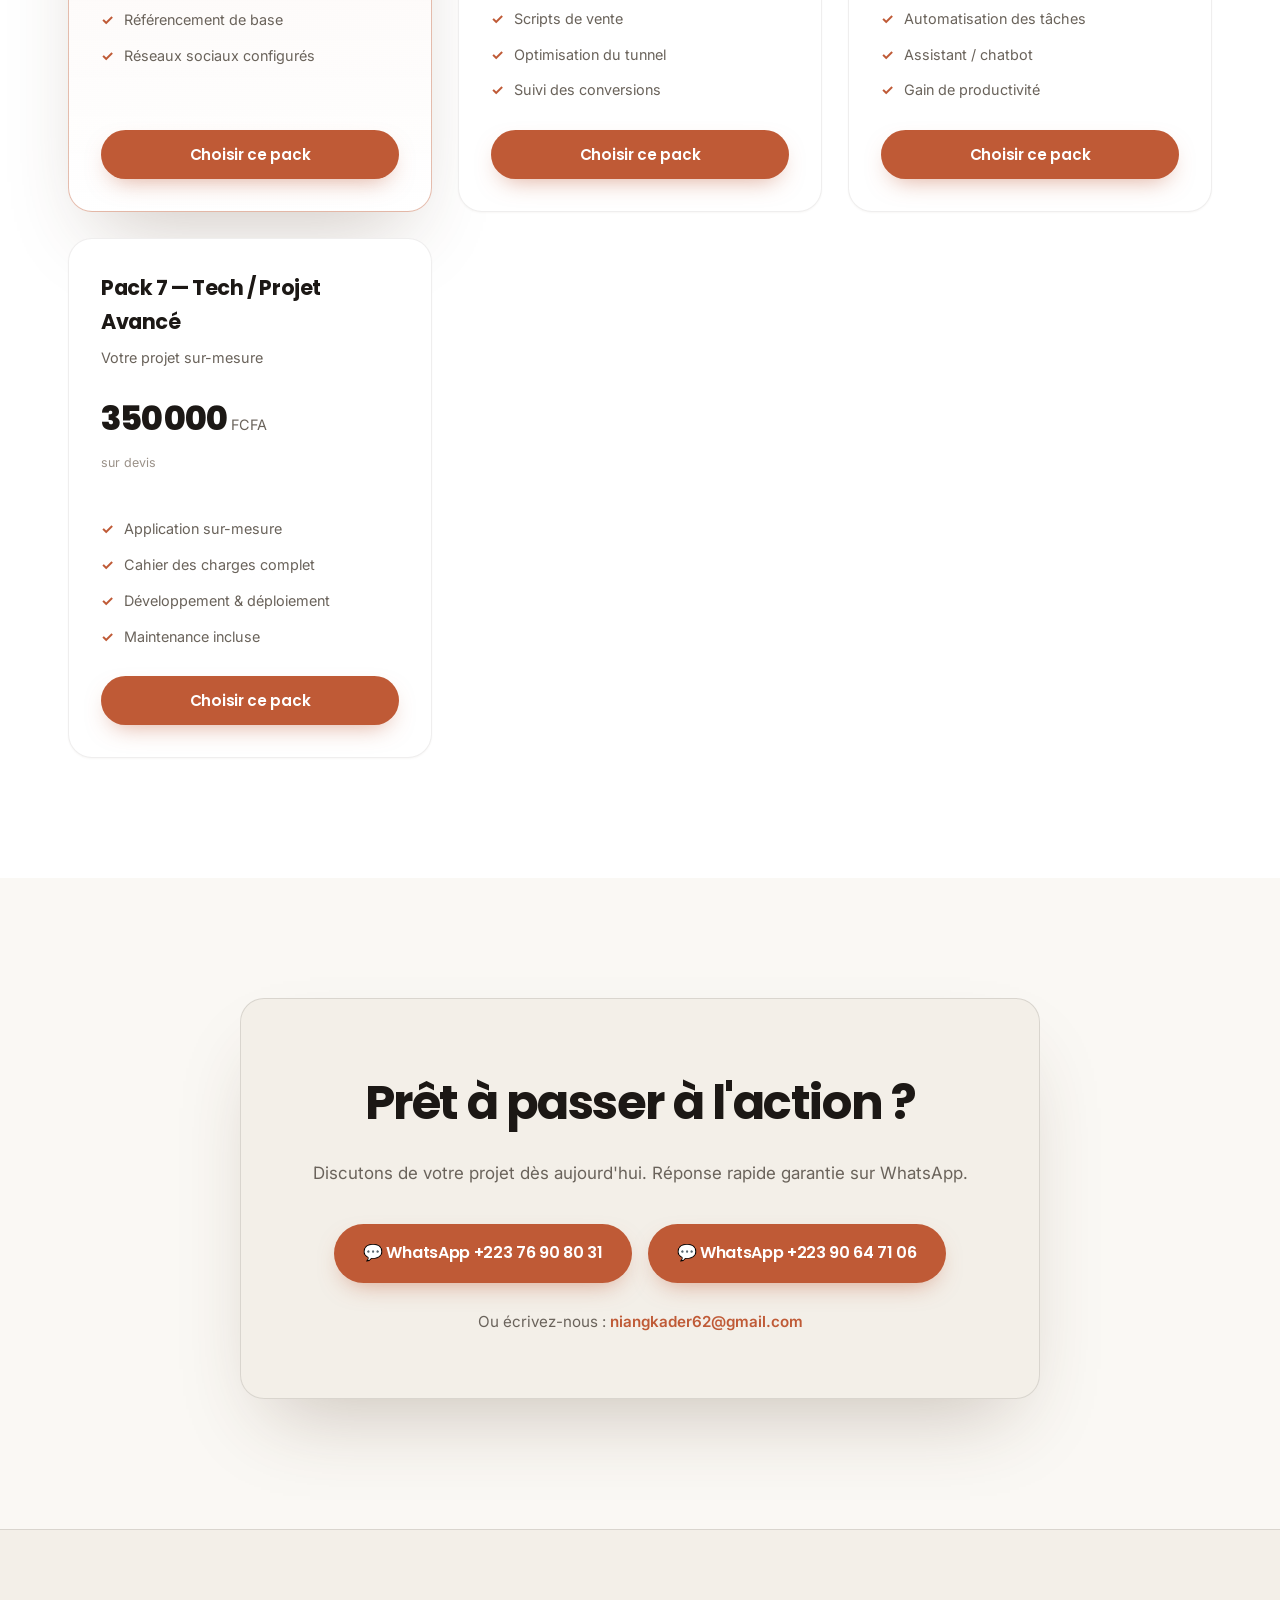
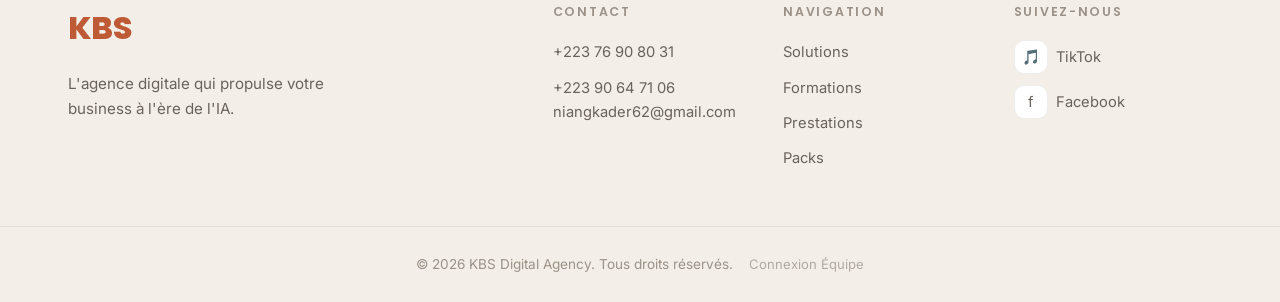
==== commit 51ea5dbd: "Clarifier l'accès aux apps : tontine mise en avant, KBSAuto discret TÂCHE 1 — KBSAuto (outil interne" ====
--- a/index.html
+++ b/index.html
@@ -16,7 +16,7 @@
   <!-- Fonts : Poppins (display) + Inter (body) -->
   <link rel="preconnect" href="https://fonts.googleapis.com" />
   <link rel="preconnect" href="https://fonts.gstatic.com" crossorigin />
-  <link href="https://fonts.googleapis.com/css2?family=Inter:wght@300;400;500;600&family=Poppins:wght@500;600;700;800&display=swap" rel="stylesheet" />
+  <link href="https://fonts.googleapis.com/css2?family=Inter:wght@300;400;500;600&family=Poppins:wght@500;600;700;800&family=Space+Grotesk:wght@500;600;700&display=swap" rel="stylesheet" />
 
   <link rel="stylesheet" href="css/style.css" />
 </head>
@@ -86,17 +86,10 @@
       </div>
     </section>
 
-    <!-- ===================== APPS / SOLUTIONS ===================== -->
-    <section class="section" id="apps">
-      <div class="container">
-        <div class="section-head">
-          <h2 class="section-title">Solutions Logicielles</h2>
-          <p class="section-desc">
-            Des applications web en production, pensées pour digitaliser et automatiser
-            les métiers du quotidien.
-          </p>
-        </div>
-        <div class="apps-grid" id="appsGrid"></div>
+    <!-- ============ PRODUIT PHARE : TONTINE (design sombre dédié) ============ -->
+    <section class="tontine-section" id="apps">
+      <div class="container">
+        <div class="tontine-panel" id="tontinePanel"><!-- rendu dynamique depuis config.js --></div>
       </div>
     </section>
 
@@ -197,6 +190,7 @@
     </div>
     <div class="footer-bottom">
       <span id="footerCopy"></span>
+      <a class="footer-team-link" id="footerTeamLink" target="_blank" rel="noopener"></a>
     </div>
   </footer>
 
--- a/css/style.css
+++ b/css/style.css
@@ -39,7 +39,7 @@
 /* ---------- RESET / BASE ---------- */
 * { box-sizing: border-box; margin: 0; padding: 0; }
 
-html { scroll-behavior: smooth; scroll-padding-top: 100px; }
+html { scroll-behavior: smooth; scroll-padding-top: calc(100px + var(--banner-h, 0px)); }
 
 body {
   font-family: "Inter", system-ui, sans-serif;
@@ -153,14 +153,47 @@
 /* ---------- NAVBAR ---------- */
 .nav-wrap {
   position: fixed;
-  top: 0; left: 0; right: 0;
+  top: var(--banner-h, 0px); left: 0; right: 0;
   z-index: 100;
   display: flex;
   justify-content: center;
   padding: 20px 16px;
-  transition: padding 0.4s var(--ease);
+  transition: padding 0.4s var(--ease), top 0.3s var(--ease);
 }
 .nav-wrap.scrolled { padding: 12px 16px; }
+
+/* ---------- BANDEAU PROMO ---------- */
+.promo-banner {
+  display: none;
+  position: fixed;
+  top: 0; left: 0; right: 0;
+  z-index: 200;
+  background: linear-gradient(90deg, var(--terra-deep), var(--terra));
+  color: #fff;
+  align-items: center;
+  justify-content: center;
+  gap: 10px;
+  flex-wrap: wrap;
+  padding: 9px 16px;
+  font-size: 0.82rem;
+  text-align: center;
+}
+.promo-banner.visible { display: flex; }
+.promo-banner-text strong { font-weight: 800; }
+.promo-banner-count {
+  font-family: "Poppins", sans-serif;
+  font-weight: 700;
+  font-size: 0.78rem;
+  background: rgba(255, 255, 255, 0.18);
+  padding: 3px 10px;
+  border-radius: 999px;
+  letter-spacing: 0.02em;
+}
+@media (max-width: 480px) {
+  .promo-banner { font-size: 0.74rem; padding: 8px 12px; }
+  .promo-banner-count { font-size: 0.7rem; }
+}
+
 
 .nav {
   width: 100%;
@@ -382,6 +415,18 @@
   color: var(--terra);
   transition: transform 0.6s var(--ease);
 }
+.app-visual img {
+  width: 100%;
+  height: 100%;
+  object-fit: cover;
+  border-radius: inherit;
+  transition: transform 0.6s var(--ease);
+}
+.app-card:hover .app-visual img,
+.formation-card:hover .app-visual img { transform: scale(1.06); }
+.brand-visual { display: flex; align-items: center; justify-content: center; gap: 22px; }
+.brand-visual .brand-logo { width: 44px; height: 44px; object-fit: contain; opacity: 0.88; transition: transform 0.5s var(--ease), opacity 0.4s var(--ease); }
+.formation-card:hover .brand-visual .brand-logo { transform: scale(1.1); opacity: 1; }
 /* Effet d'ouverture / zoom fluide au survol */
 .app-card:hover .app-visual .glyph { transform: scale(1.18) rotate(-4deg); }
 
@@ -729,7 +774,183 @@
 }
 
 /* Accessibilité : réduction du mouvement */
+/* =====================================================================
+   SECTION PRODUIT — TONTINE (haby-tontine)
+   Design system SOMBRE, appliqué UNIQUEMENT à cette section pour la
+   distinguer du reste du site (terracotta). Ne pas propager ailleurs.
+   ===================================================================== */
+.tontine-section {
+  /* Le crème de la page reste visible autour du panneau → transition douce */
+  background: var(--bg);
+  padding: 48px 0;
+  --t-bg: #0B0F14;
+  --t-block: #111827;
+  --t-text: #E5E7EB;
+  --t-muted: #9aa3b2;
+  --t-accent: #FF6B35;
+}
+.tontine-panel {
+  position: relative;
+  display: grid;
+  grid-template-columns: 1.15fr 0.85fr;
+  gap: 48px;
+  align-items: center;
+  background: var(--t-bg);
+  color: var(--t-text);
+  border: 1px solid rgba(255, 255, 255, 0.06);
+  border-radius: 32px;
+  padding: 56px 52px;
+  box-shadow: 0 40px 90px -40px rgba(11, 15, 20, 0.55);
+  overflow: hidden;
+}
+/* Lueur d'accent discrète en fond du panneau */
+.tontine-panel::before {
+  content: "";
+  position: absolute;
+  top: -30%; right: -10%;
+  width: 480px; height: 480px;
+  background: radial-gradient(circle, rgba(255, 107, 53, 0.16), transparent 65%);
+  pointer-events: none;
+}
+.tontine-main { position: relative; z-index: 1; }
+
+.tontine-eyebrow {
+  display: inline-block;
+  font-family: "Space Grotesk", "Inter", sans-serif;
+  font-size: 0.74rem;
+  font-weight: 600;
+  letter-spacing: 0.16em;
+  text-transform: uppercase;
+  color: var(--t-accent);
+  padding: 6px 14px;
+  border: 1px solid rgba(255, 107, 53, 0.35);
+  border-radius: 999px;
+  margin-bottom: 24px;
+}
+.tontine-logo { margin-bottom: 22px; }
+.tontine-logo-img { height: 48px; width: auto; }
+.tontine-logo-fallback { display: inline-flex; align-items: center; gap: 12px; }
+.tlf-mark {
+  display: grid; place-items: center;
+  width: 46px; height: 46px;
+  border-radius: 12px;
+  background: linear-gradient(135deg, var(--t-accent), #ff8c5a);
+  color: #0B0F14;
+  font-family: "Space Grotesk", sans-serif;
+  font-weight: 700;
+  font-size: 1.2rem;
+}
+.tlf-name {
+  font-family: "Space Grotesk", "Inter", sans-serif;
+  font-weight: 700;
+  font-size: 1.5rem;
+  color: var(--t-text);
+  letter-spacing: -0.01em;
+}
+.tontine-title {
+  font-family: "Space Grotesk", "Inter", sans-serif;
+  font-weight: 700;
+  font-size: clamp(1.7rem, 3.4vw, 2.5rem);
+  line-height: 1.12;
+  letter-spacing: -0.02em;
+  color: var(--t-text);
+  margin-bottom: 16px;
+}
+.tontine-benefit {
+  font-family: "Inter", sans-serif;
+  font-size: 1.02rem;
+  line-height: 1.65;
+  color: var(--t-muted);
+  max-width: 52ch;
+  margin-bottom: 32px;
+}
+/* GROS CTA */
+.tontine-cta {
+  display: inline-flex;
+  align-items: center;
+  gap: 12px;
+  font-family: "Space Grotesk", "Inter", sans-serif;
+  font-weight: 700;
+  font-size: 1.02rem;
+  letter-spacing: 0.02em;
+  color: #0B0F14;
+  background: var(--t-accent);
+  padding: 17px 32px;
+  border-radius: 14px;
+  box-shadow: 0 12px 30px -10px rgba(255, 107, 53, 0.5);
+  transition: transform 0.3s ease, box-shadow 0.3s ease, background 0.3s ease;
+}
+.tontine-cta:hover {
+  transform: scale(1.03);
+  background: #ff7d47;
+  box-shadow: 0 18px 40px -10px rgba(255, 107, 53, 0.65);
+}
+.tontine-cta:active { transform: scale(0.99); }
+.tontine-cta-arrow { font-size: 1.1rem; transition: transform 0.3s ease; }
+.tontine-cta:hover .tontine-cta-arrow { transform: translate(2px, -2px); }
+
+/* Cartes de points (blocs secondaires) */
+.tontine-points { display: flex; flex-direction: column; gap: 16px; position: relative; z-index: 1; }
+.tontine-card {
+  display: flex;
+  align-items: center;
+  gap: 16px;
+  background: var(--t-block);
+  border: 1px solid rgba(255, 255, 255, 0.06);
+  border-radius: 16px;
+  padding: 20px 22px;
+  transition: transform 0.35s ease, box-shadow 0.35s ease, border-color 0.35s ease;
+}
+.tontine-card:hover {
+  transform: translateY(-4px);
+  border-color: rgba(255, 107, 53, 0.4);
+  box-shadow: 0 20px 40px -20px rgba(0, 0, 0, 0.7);
+}
+.tontine-card-icon {
+  display: grid; place-items: center;
+  width: 44px; height: 44px;
+  flex-shrink: 0;
+  border-radius: 12px;
+  background: rgba(255, 107, 53, 0.12);
+  font-size: 1.3rem;
+}
+.tontine-card-label {
+  font-family: "Inter", sans-serif;
+  font-size: 0.96rem;
+  font-weight: 500;
+  color: var(--t-text);
+}
+
+/* Apparition au scroll (fade-in + translateY 20px, 0.6s) — scoped */
+.tontine-section .reveal-dark { opacity: 0; transform: translateY(20px); }
+.tontine-section .reveal-dark.in {
+  opacity: 1;
+  transform: translateY(0);
+  transition: opacity 0.6s ease, transform 0.6s ease;
+  transition-delay: calc(var(--i, 0) * 0.08s);
+}
+
+/* Lien discret « Connexion Équipe » dans le footer */
+.footer-team-link {
+  font-size: 0.82rem;
+  color: var(--text-faint);
+  text-decoration: none;
+  opacity: 0.75;
+  transition: color 0.3s var(--ease), opacity 0.3s var(--ease);
+}
+.footer-team-link:hover { color: var(--terra); opacity: 1; }
+.footer-bottom { display: flex; align-items: center; justify-content: center; gap: 16px; flex-wrap: wrap; }
+
+@media (max-width: 768px) {
+  .tontine-panel { grid-template-columns: 1fr; gap: 32px; padding: 40px 26px; border-radius: 24px; }
+  .tontine-section { padding: 40px 0; }
+  .tontine-cta { width: 100%; justify-content: center; }
+}
+
+/* =====================================================================
+   Accessibilité : réduction du mouvement
+   ===================================================================== */
 @media (prefers-reduced-motion: reduce) {
   *, *::before, *::after { animation-duration: 0.01ms !important; transition-duration: 0.01ms !important; }
-  .reveal, .card { opacity: 1; transform: none; }
-}
+  .reveal, .card, .reveal-dark { opacity: 1; transform: none; }
+}
